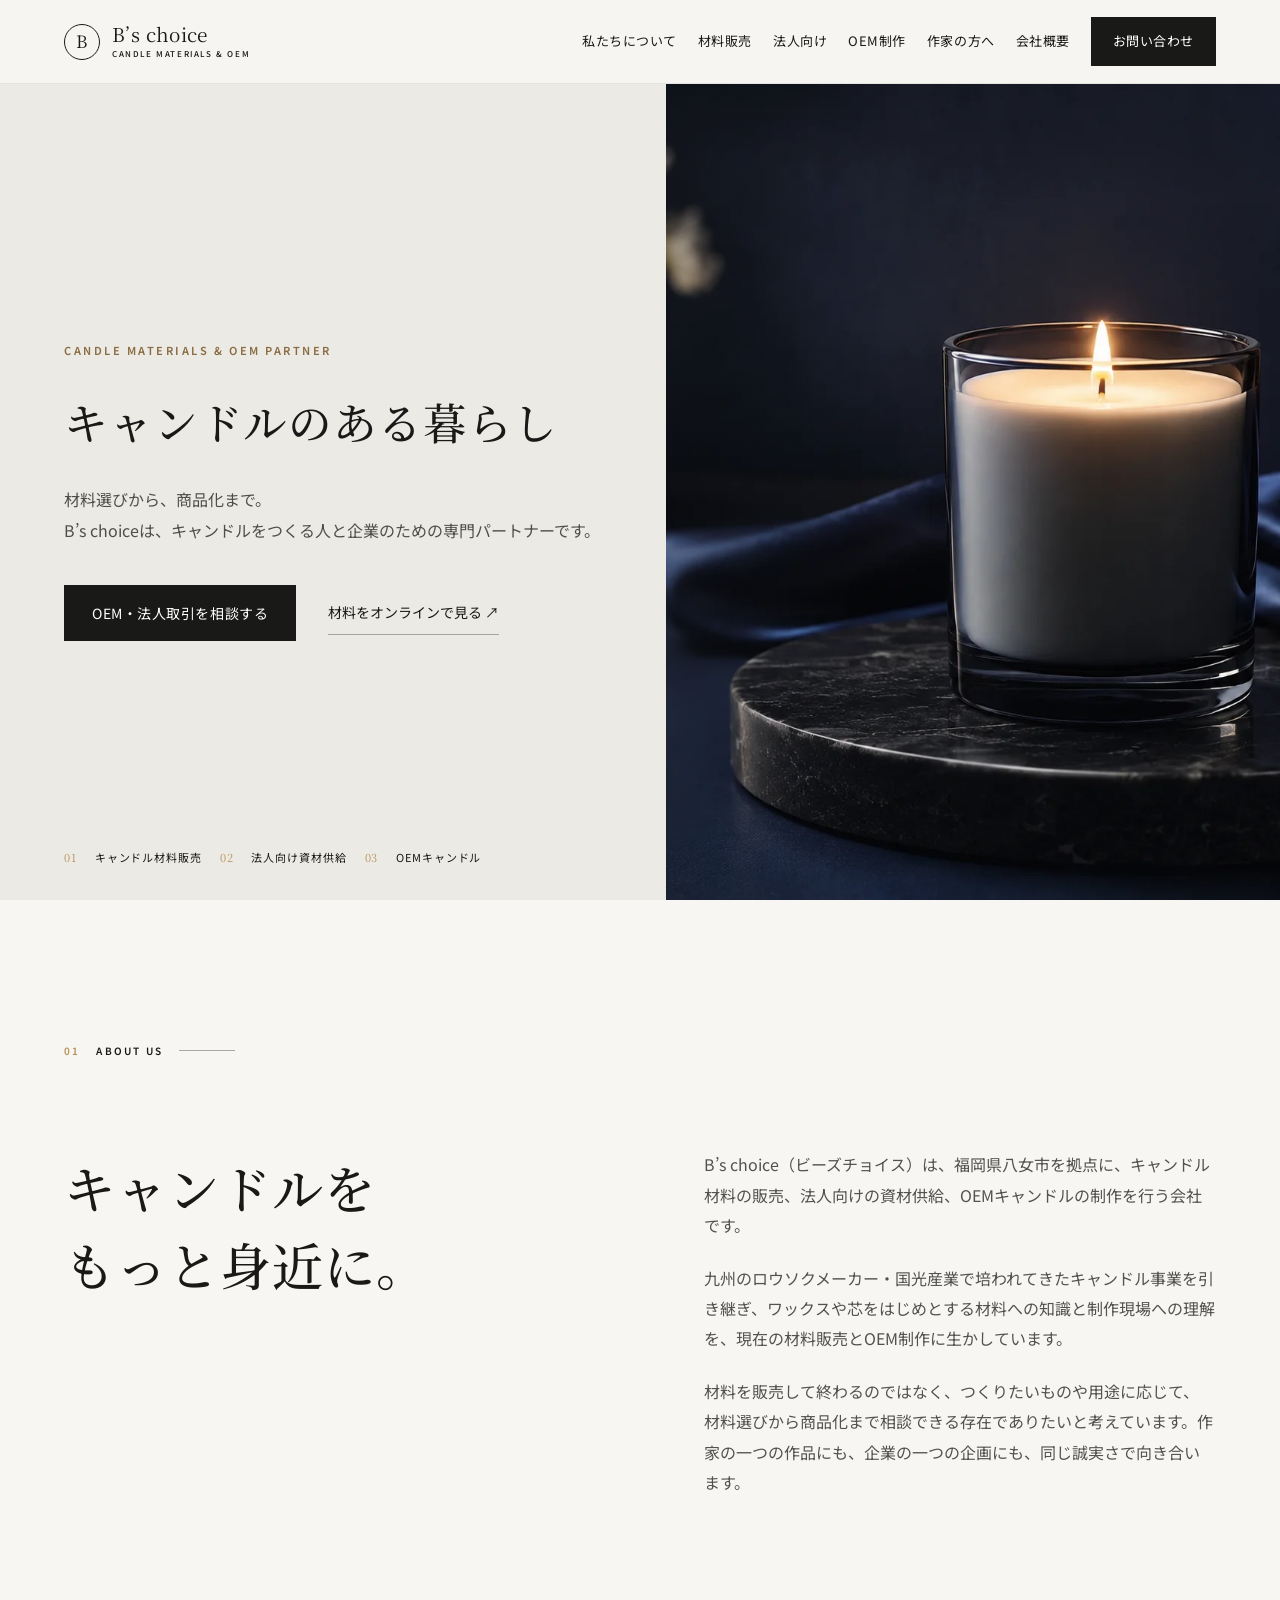
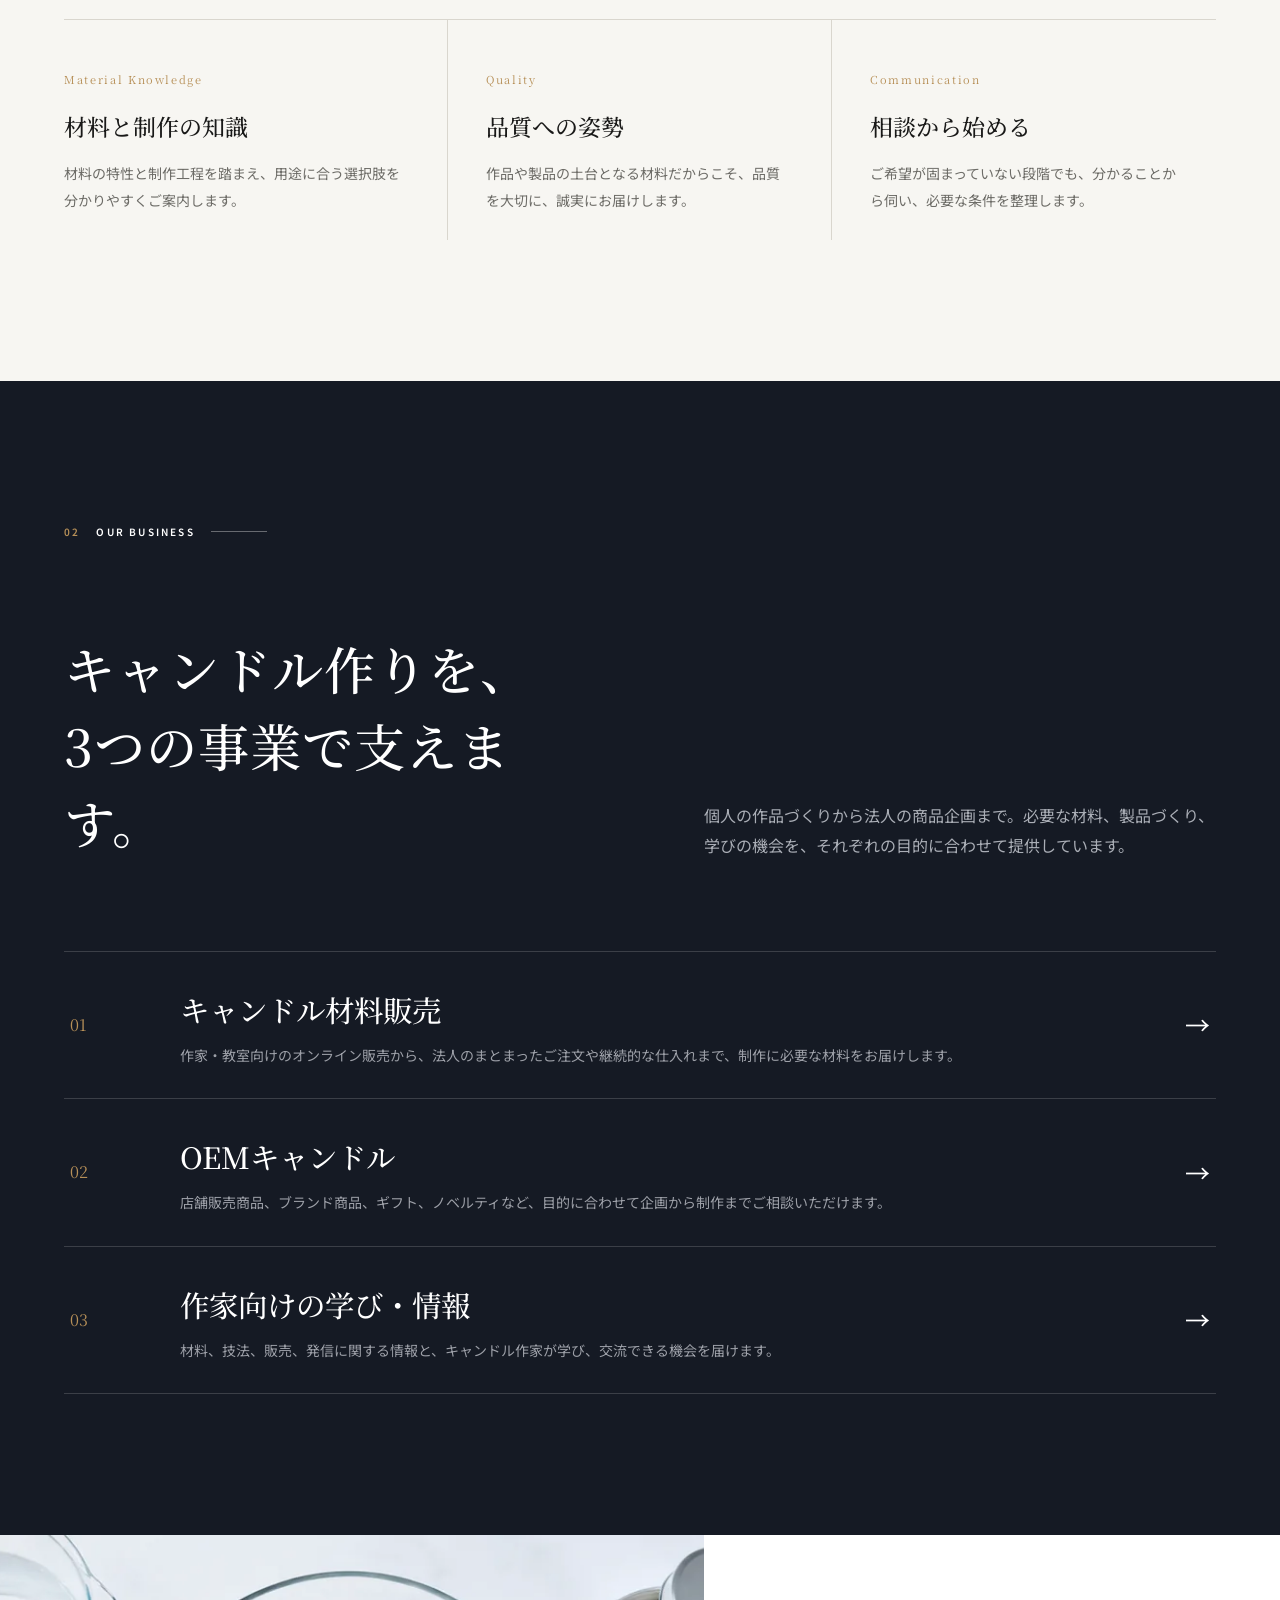
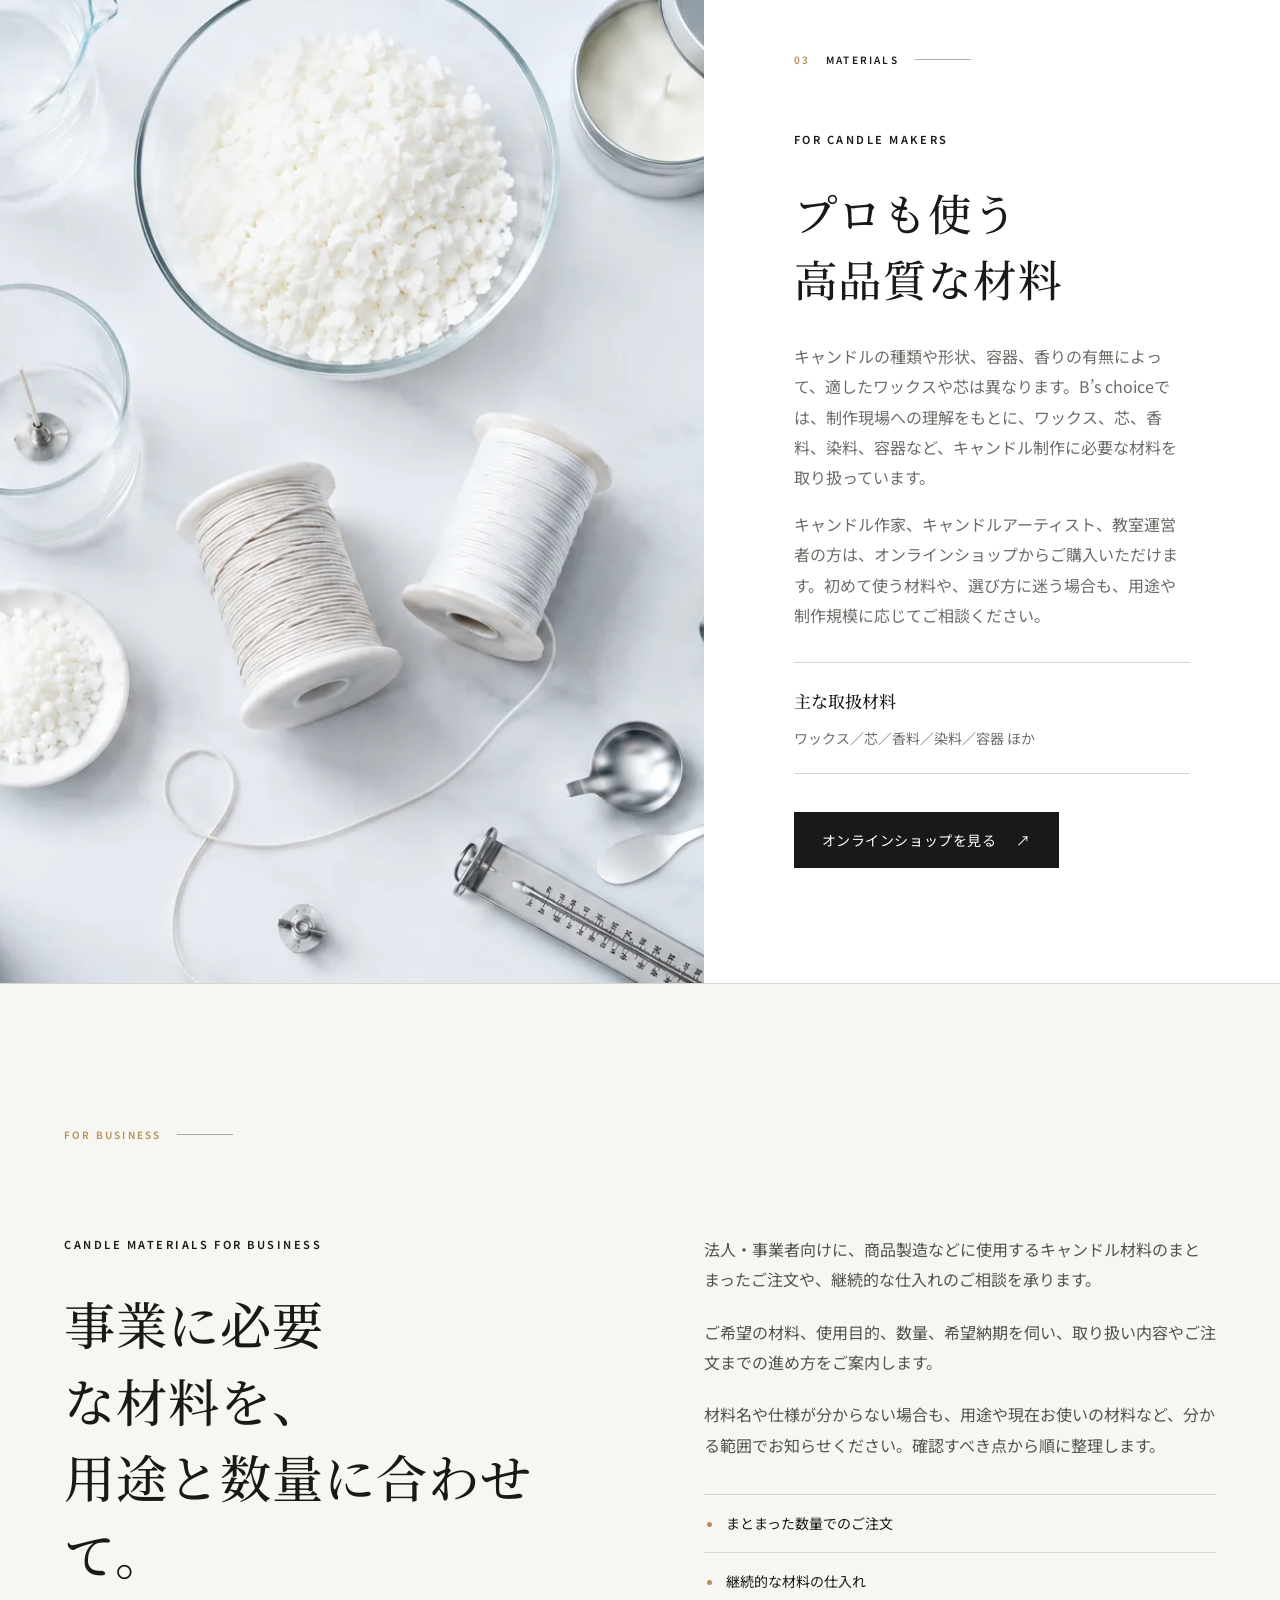
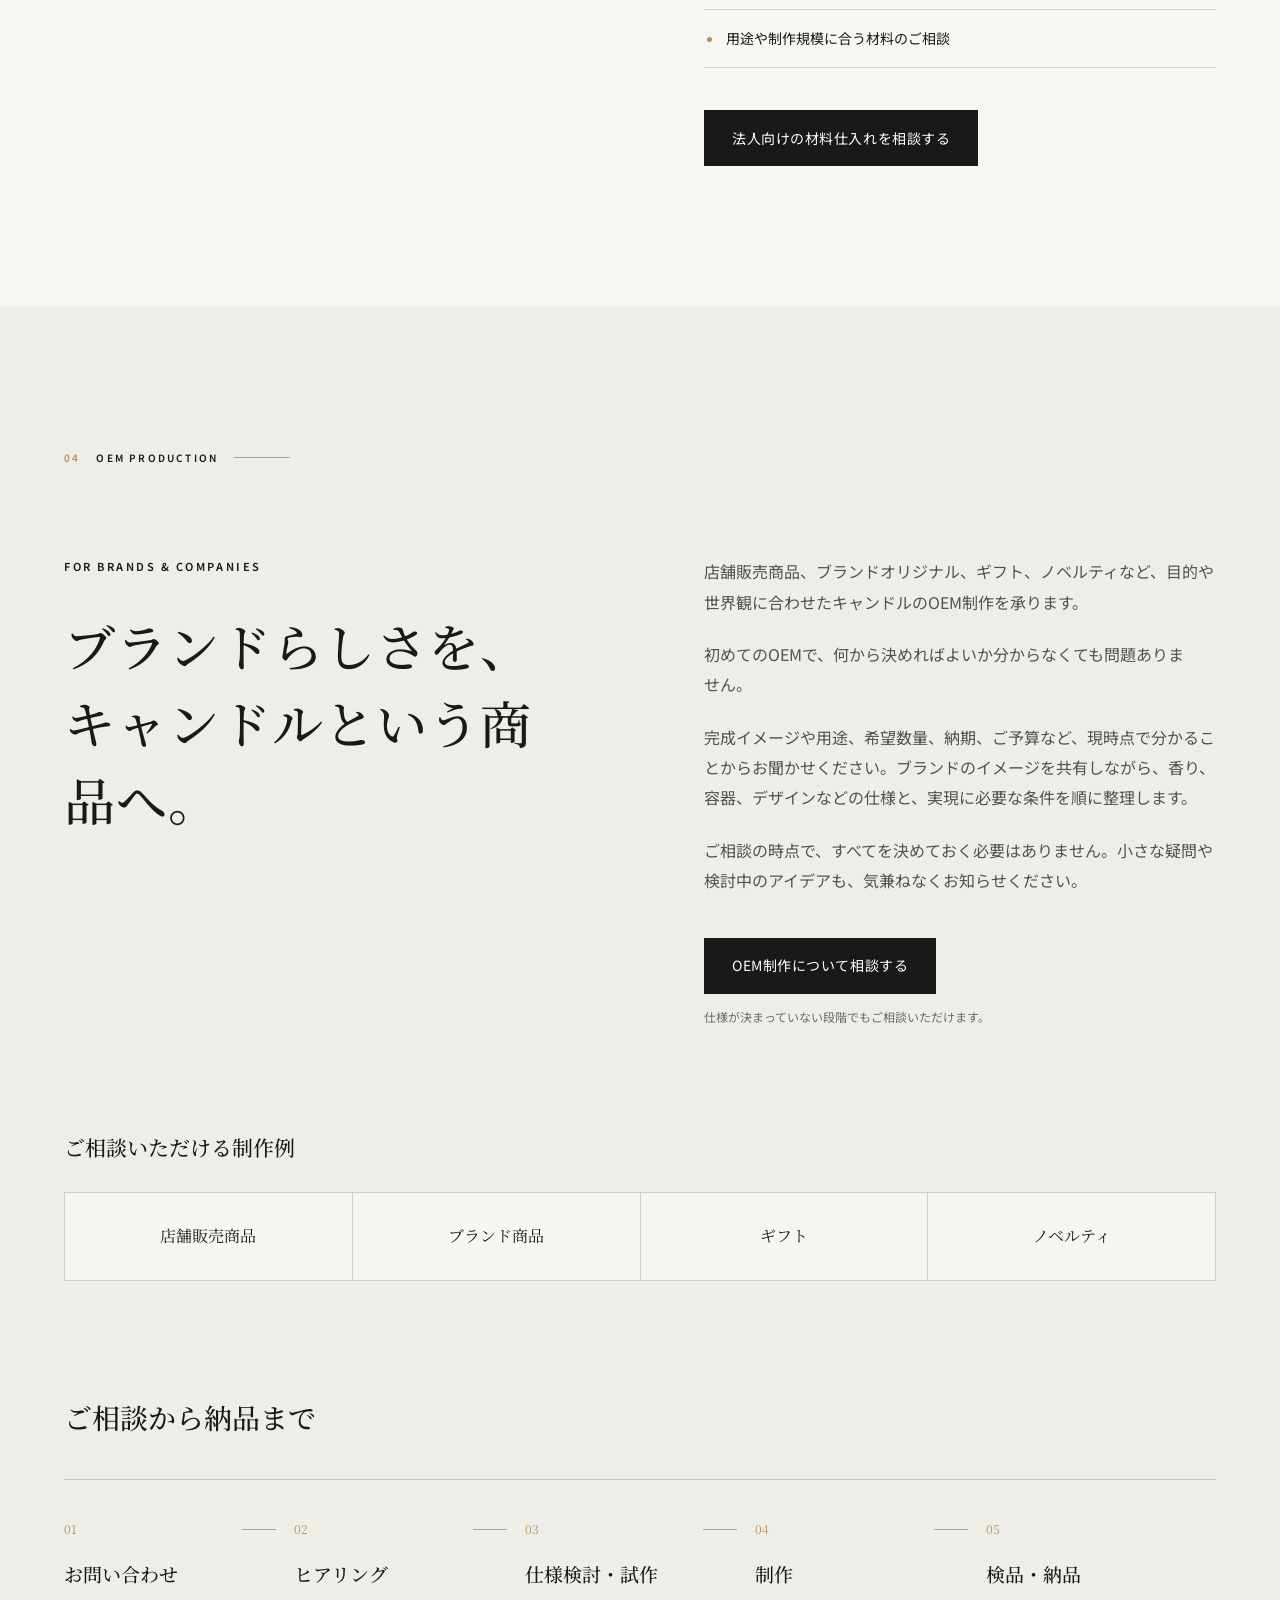
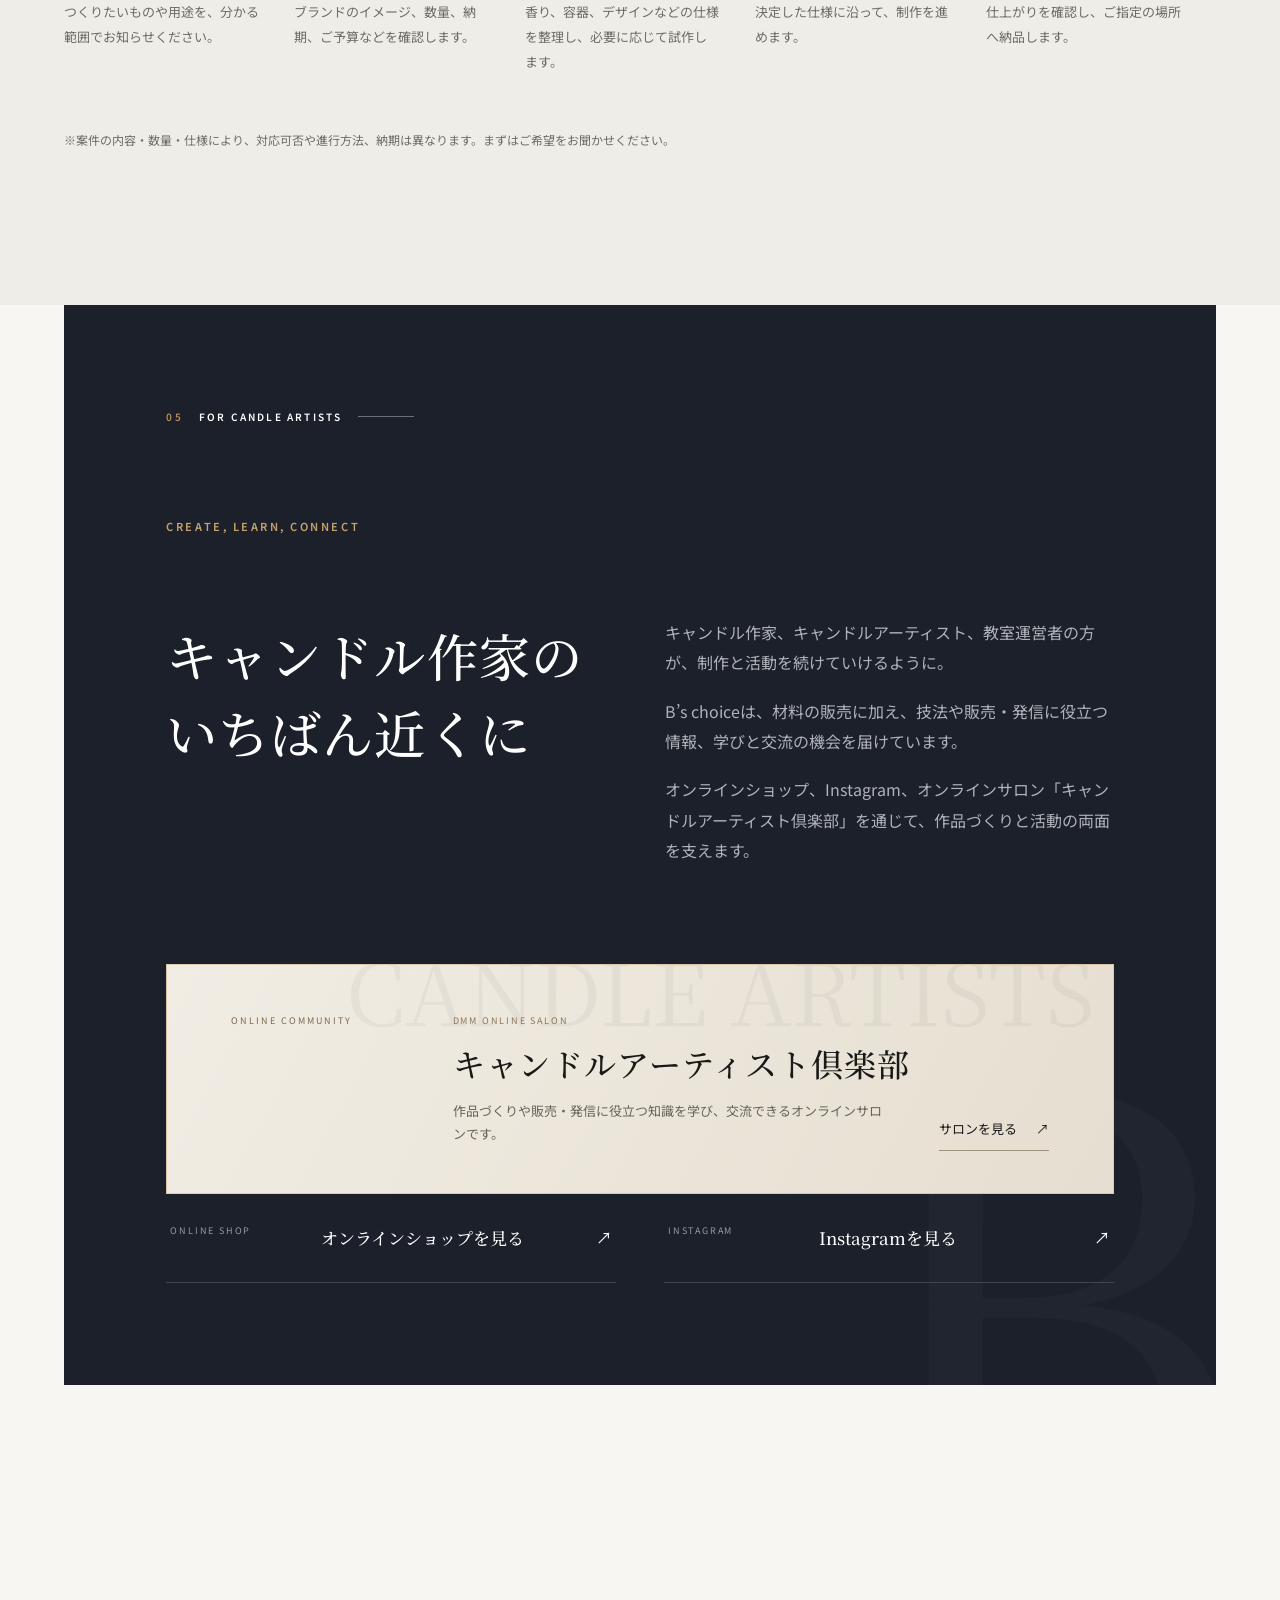
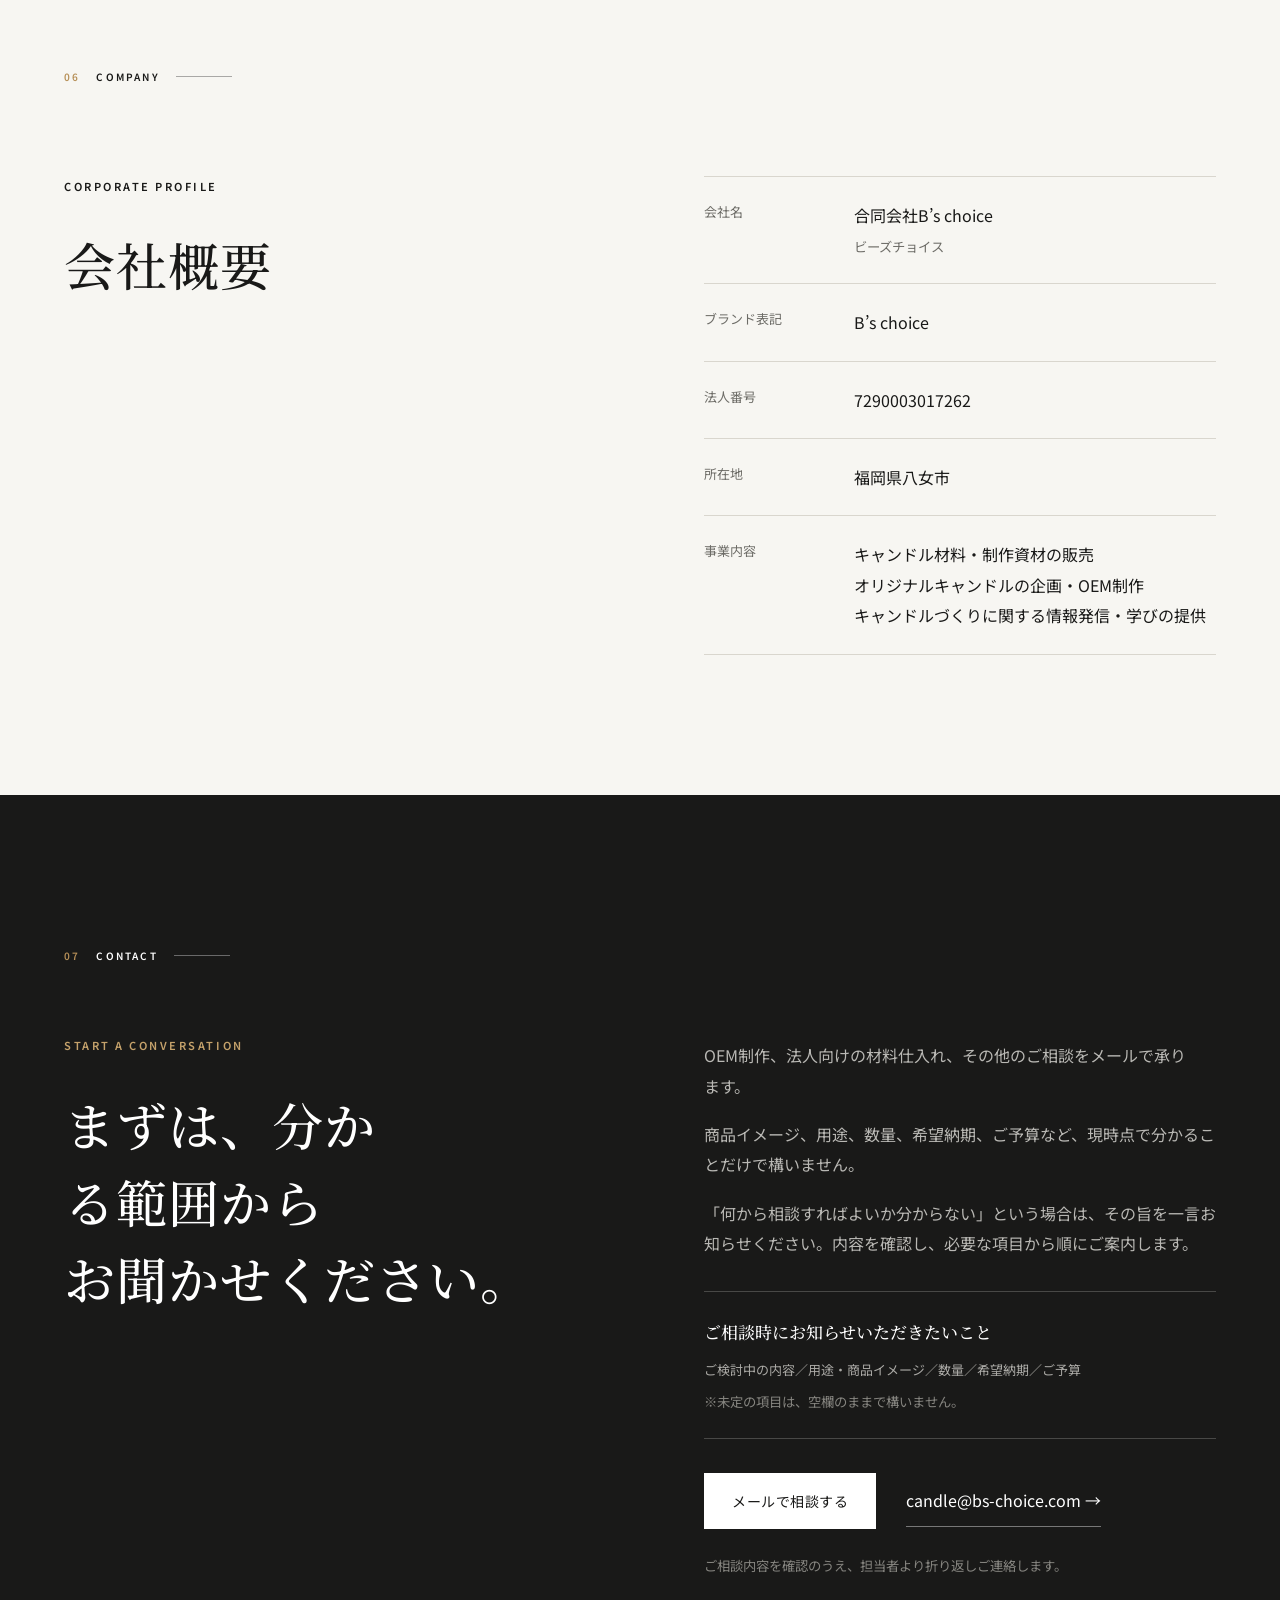
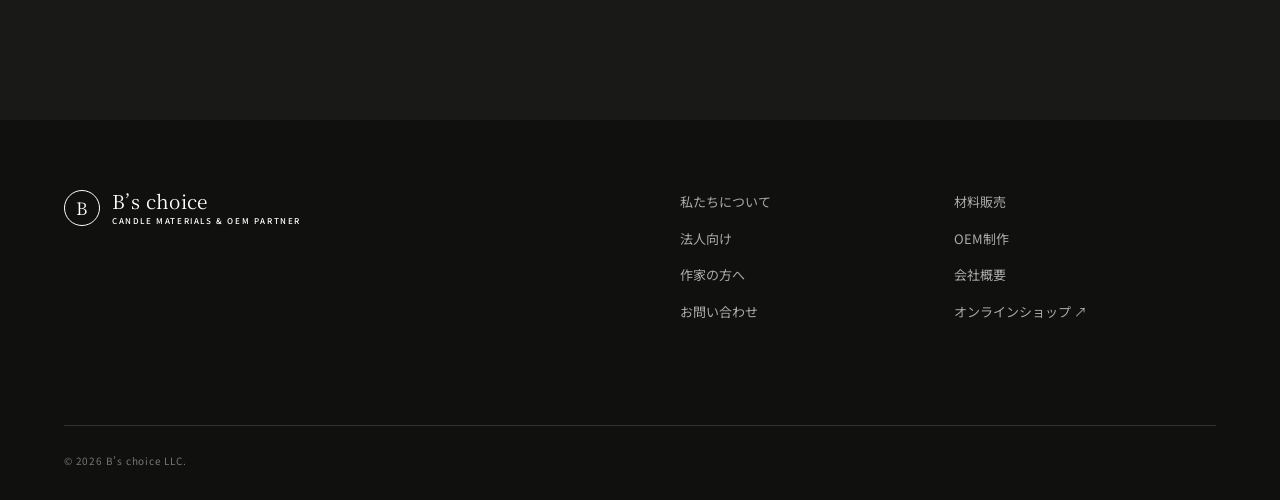
==== index.html @ 1184cc89 "Update business section heading" ====
<!doctype html>
<html lang="ja">
<head>
  <meta charset="utf-8">
  <meta name="viewport" content="width=device-width, initial-scale=1">
  <title>合同会社B’s choice｜キャンドル材料販売・法人向け資材・OEM制作</title>
  <meta name="description" content="合同会社B’s choice（ビーズチョイス）は、福岡県八女市を拠点に、キャンドル材料の販売、法人向け資材供給、OEMキャンドルの制作を行っています。材料選びから商品化までご相談いただけます。">
  <meta name="theme-color" content="#171716">
  <meta property="og:type" content="website">
  <meta property="og:locale" content="ja_JP">
  <meta property="og:title" content="合同会社B’s choice｜キャンドル材料販売・法人向け資材・OEM制作">
  <meta property="og:description" content="材料選びから商品化まで相談できる、キャンドルづくりの専門パートナーです。">
  <meta property="og:image" content="https://bs-choice.com/assets/oem.webp">
  <link rel="icon" href="data:image/svg+xml,<svg xmlns=%22http://www.w3.org/2000/svg%22 viewBox=%220 0 64 64%22><rect width=%2264%22 height=%2264%22 rx=%2214%22 fill=%22%23171716%22/><path d=%22M32 10c6 9 9 14 9 21a9 9 0 0 1-18 0c0-6 4-13 9-21Z%22 fill=%22%23c09b62%22/><rect x=%2220%22 y=%2238%22 width=%2224%22 height=%2216%22 rx=%223%22 fill=%22%23f5f1e8%22/></svg>">
  <link rel="preconnect" href="https://fonts.googleapis.com">
  <link rel="preconnect" href="https://fonts.gstatic.com" crossorigin>
  <link href="https://fonts.googleapis.com/css2?family=Noto+Sans+JP:wght@400;500;600&family=Noto+Serif+JP:wght@500;600&display=swap" rel="stylesheet">
  <link rel="stylesheet" href="styles.css">
  <script type="application/ld+json">{"@context":"https://schema.org","@type":"Organization","name":"合同会社B’s choice","alternateName":"B’s choice","url":"https://bs-choice.com/","email":"candle@bs-choice.com","address":{"@type":"PostalAddress","addressRegion":"福岡県","addressLocality":"八女市","addressCountry":"JP"},"taxID":"7290003017262"}</script>
</head>
<body>
  <a class="skip" href="#main">本文へ移動</a>
  <header class="header" id="top">
    <a class="brand" href="#top" aria-label="B’s choice トップへ"><span class="brand-mark">B</span><span>B’s choice<small>CANDLE MATERIALS &amp; OEM</small></span></a>
    <button class="menu-button" aria-expanded="false" aria-controls="global-nav"><span></span><span></span><span></span><span class="sr-only">メニューを開く</span></button>
    <nav id="global-nav" aria-label="メインナビゲーション">
      <a href="#about">私たちについて</a><a href="#materials">材料販売</a><a href="#corporate">法人向け</a><a href="#oem">OEM制作</a><a href="#artists">作家の方へ</a><a href="#company">会社概要</a>
      <a class="nav-cta" href="#contact">お問い合わせ</a>
    </nav>
  </header>

  <main id="main">
    <section class="hero" aria-labelledby="hero-title">
      <div class="hero-media"><img src="assets/oem.webp" width="1448" height="1086" alt="ガラス容器に入ったオリジナルキャンドル" fetchpriority="high"></div>
      <div class="hero-copy">
        <p class="eyebrow">CANDLE MATERIALS &amp; OEM PARTNER</p>
        <h1 id="hero-title">キャンドルのある暮らし</h1>
        <p class="hero-lead">材料選びから、商品化まで。<br>B’s choiceは、キャンドルをつくる人と企業のための専門パートナーです。</p>
        <div class="hero-actions"><a class="button primary" href="mailto:candle@bs-choice.com?subject=OEM%E3%83%BB%E6%B3%95%E4%BA%BA%E5%8F%96%E5%BC%95%E3%81%AE%E3%81%94%E7%9B%B8%E8%AB%87&amp;body=%E3%80%90%E3%81%94%E7%9B%B8%E8%AB%87%E5%86%85%E5%AE%B9%EF%BC%88OEM%E5%88%B6%E4%BD%9C%EF%BC%8F%E6%9D%90%E6%96%99%E4%BB%95%E5%85%A5%E3%82%8C%EF%BC%8F%E3%81%9D%E3%81%AE%E4%BB%96%EF%BC%89%E3%80%91%0A%0A%E3%80%90%E4%BC%9A%E7%A4%BE%E5%90%8D%E3%83%BB%E3%83%96%E3%83%A9%E3%83%B3%E3%83%89%E5%90%8D%E3%80%91%0A%0A%E3%80%90%E7%94%A8%E9%80%94%E3%83%BB%E5%95%86%E5%93%81%E3%82%A4%E3%83%A1%E3%83%BC%E3%82%B8%E3%80%91%0A%0A%E3%80%90%E6%95%B0%E9%87%8F%E3%80%91%0A%0A%E3%80%90%E5%B8%8C%E6%9C%9B%E7%B4%8D%E6%9C%9F%E3%80%91%0A%0A%E3%80%90%E3%81%94%E4%BA%88%E7%AE%97%E3%80%91%0A%0A%E3%80%90%E3%81%9D%E3%81%AE%E4%BB%96%E3%83%BB%E6%9C%AA%E5%AE%9A%E3%81%AE%E7%82%B9%E3%80%91">OEM・法人取引を相談する</a><a class="text-link" href="https://www.life-candle.shop/" target="_blank" rel="noopener">材料をオンラインで見る <span aria-hidden="true">↗</span></a></div>
      </div>
      <div class="hero-note"><span>01</span><p>キャンドル材料販売</p><span>02</span><p>法人向け資材供給</p><span>03</span><p>OEMキャンドル</p></div>
    </section>

    <section class="intro section" id="about">
      <div class="section-label"><span>01</span> ABOUT US</div>
      <div class="intro-grid">
        <h2>キャンドルを<br>もっと身近に。</h2>
        <div class="body-copy"><p>B’s choice（ビーズチョイス）は、福岡県八女市を拠点に、キャンドル材料の販売、法人向けの資材供給、OEMキャンドルの制作を行う会社です。</p><p>九州のロウソクメーカー・国光産業で培われてきたキャンドル事業を引き継ぎ、ワックスや芯をはじめとする材料への知識と制作現場への理解を、現在の材料販売とOEM制作に生かしています。</p><p>材料を販売して終わるのではなく、つくりたいものや用途に応じて、材料選びから商品化まで相談できる存在でありたいと考えています。作家の一つの作品にも、企業の一つの企画にも、同じ誠実さで向き合います。</p></div>
      </div>
      <div class="principles">
        <article><span>Material Knowledge</span><h3>材料と制作の知識</h3><p>材料の特性と制作工程を踏まえ、用途に合う選択肢を分かりやすくご案内します。</p></article>
        <article><span>Quality</span><h3>品質への姿勢</h3><p>作品や製品の土台となる材料だからこそ、品質を大切に、誠実にお届けします。</p></article>
        <article><span>Communication</span><h3>相談から始める</h3><p>ご希望が固まっていない段階でも、分かることから伺い、必要な条件を整理します。</p></article>
      </div>
    </section>

    <section class="business section dark" id="business">
      <div class="section-label light"><span>02</span> OUR BUSINESS</div>
      <div class="section-heading"><h2>キャンドル作りを、<br>3つの事業で支えます。</h2><p>個人の作品づくりから法人の商品企画まで。必要な材料、製品づくり、学びの機会を、それぞれの目的に合わせて提供しています。</p></div>
      <div class="business-list">
        <a href="#materials"><span class="num">01</span><div><h3>キャンドル材料販売</h3><p>作家・教室向けのオンライン販売から、法人のまとまったご注文や継続的な仕入れまで、制作に必要な材料をお届けします。</p></div><span class="arrow">→</span></a>
        <a href="#oem"><span class="num">02</span><div><h3>OEMキャンドル</h3><p>店舗販売商品、ブランド商品、ギフト、ノベルティなど、目的に合わせて企画から制作までご相談いただけます。</p></div><span class="arrow">→</span></a>
        <a href="#artists"><span class="num">03</span><div><h3>作家向けの学び・情報</h3><p>材料、技法、販売、発信に関する情報と、キャンドル作家が学び、交流できる機会を届けます。</p></div><span class="arrow">→</span></a>
      </div>
    </section>

    <section class="materials section" id="materials">
      <div class="split-media"><img src="assets/materials.webp" width="1448" height="1086" loading="lazy" alt="ワックス、芯、容器などキャンドル制作に使用する材料"></div>
      <div class="split-content">
        <div class="section-label"><span>03</span> MATERIALS</div>
        <p class="kicker">FOR CANDLE MAKERS</p>
        <h2>プロも使う<br>高品質な材料</h2>
        <p>キャンドルの種類や形状、容器、香りの有無によって、適したワックスや芯は異なります。B’s choiceでは、制作現場への理解をもとに、ワックス、芯、香料、染料、容器など、キャンドル制作に必要な材料を取り扱っています。</p>
        <p>キャンドル作家、キャンドルアーティスト、教室運営者の方は、オンラインショップからご購入いただけます。初めて使う材料や、選び方に迷う場合も、用途や制作規模に応じてご相談ください。</p>
        <div class="material-types"><h3>主な取扱材料</h3><p>ワックス／芯／香料／染料／容器 ほか</p></div>
        <a class="button dark-button" href="https://www.life-candle.shop/" target="_blank" rel="noopener">オンラインショップを見る <span>↗</span></a>
      </div>
    </section>

    <section class="corporate section" id="corporate">
      <div class="section-label"><span>FOR BUSINESS</span></div>
      <div class="corporate-grid">
        <div><p class="kicker">CANDLE MATERIALS FOR BUSINESS</p><h2>事業に必要な材料を、<br>用途と数量に合わせて。</h2></div>
        <div class="body-copy"><p>法人・事業者向けに、商品製造などに使用するキャンドル材料のまとまったご注文や、継続的な仕入れのご相談を承ります。</p><p>ご希望の材料、使用目的、数量、希望納期を伺い、取り扱い内容やご注文までの進め方をご案内します。</p><p>材料名や仕様が分からない場合も、用途や現在お使いの材料など、分かる範囲でお知らせください。確認すべき点から順に整理します。</p><ul class="clean-list"><li>まとまった数量でのご注文</li><li>継続的な材料の仕入れ</li><li>用途や制作規模に合う材料のご相談</li></ul><a class="button primary" href="mailto:candle@bs-choice.com?subject=%E6%B3%95%E4%BA%BA%E5%90%91%E3%81%91%E6%9D%90%E6%96%99%E4%BB%95%E5%85%A5%E3%82%8C%E3%81%AE%E3%81%94%E7%9B%B8%E8%AB%87&amp;body=%E3%80%90%E4%BC%9A%E7%A4%BE%E5%90%8D%E3%80%91%0A%0A%E3%80%90%E3%81%94%E5%B8%8C%E6%9C%9B%E3%81%AE%E6%9D%90%E6%96%99%E3%83%BB%E7%94%A8%E9%80%94%E3%80%91%0A%0A%E3%80%90%E6%95%B0%E9%87%8F%E3%80%91%0A%0A%E3%80%90%E5%B8%8C%E6%9C%9B%E7%B4%8D%E6%9C%9F%E3%80%91%0A%0A%E3%80%90%E7%8F%BE%E5%9C%A8%E3%81%8A%E4%BD%BF%E3%81%84%E3%81%AE%E6%9D%90%E6%96%99%E3%83%BB%E3%81%9D%E3%81%AE%E4%BB%96%E3%80%91">法人向けの材料仕入れを相談する</a></div>
      </div>
    </section>

    <section class="oem section" id="oem">
      <div class="section-label"><span>04</span> OEM PRODUCTION</div>
      <div class="oem-top"><div><p class="kicker">FOR BRANDS &amp; COMPANIES</p><h2>ブランドらしさを、<br>キャンドルという商品へ。</h2></div><div class="body-copy"><p>店舗販売商品、ブランドオリジナル、ギフト、ノベルティなど、目的や世界観に合わせたキャンドルのOEM制作を承ります。</p><p>初めてのOEMで、何から決めればよいか分からなくても問題ありません。</p><p>完成イメージや用途、希望数量、納期、ご予算など、現時点で分かることからお聞かせください。ブランドのイメージを共有しながら、香り、容器、デザインなどの仕様と、実現に必要な条件を順に整理します。</p><p>ご相談の時点で、すべてを決めておく必要はありません。小さな疑問や検討中のアイデアも、気兼ねなくお知らせください。</p><a class="button primary" href="mailto:candle@bs-choice.com?subject=OEM%E5%88%B6%E4%BD%9C%E3%81%AE%E3%81%94%E7%9B%B8%E8%AB%87&amp;body=%E3%80%90%E4%BC%9A%E7%A4%BE%E5%90%8D%E3%83%BB%E3%83%96%E3%83%A9%E3%83%B3%E3%83%89%E5%90%8D%E3%80%91%0A%0A%E3%80%90%E5%88%B6%E4%BD%9C%E3%81%97%E3%81%9F%E3%81%84%E3%82%82%E3%81%AE%E3%83%BB%E7%94%A8%E9%80%94%E3%80%91%0A%0A%E3%80%90%E5%95%86%E5%93%81%E3%82%A4%E3%83%A1%E3%83%BC%E3%82%B8%E3%80%91%0A%0A%E3%80%90%E4%BA%88%E5%AE%9A%E6%95%B0%E9%87%8F%E3%80%91%0A%0A%E3%80%90%E5%B8%8C%E6%9C%9B%E7%B4%8D%E6%9C%9F%E3%80%91%0A%0A%E3%80%90%E3%81%94%E4%BA%88%E7%AE%97%E3%80%91%0A%0A%E3%80%90%E6%9C%AA%E5%AE%9A%E3%81%AE%E7%82%B9%E3%83%BB%E3%81%9D%E3%81%AE%E4%BB%96%E3%81%AE%E3%81%94%E5%B8%8C%E6%9C%9B%E3%80%91">OEM制作について相談する</a><p class="button-note">仕様が決まっていない段階でもご相談いただけます。</p></div></div>
      <h3 class="use-cases-heading">ご相談いただける制作例</h3>
      <div class="use-cases"><p>店舗販売商品</p><p>ブランド商品</p><p>ギフト</p><p>ノベルティ</p></div>
      <div class="process-wrap"><h3>ご相談から納品まで</h3><ol class="process"><li><span>01</span><h4>お問い合わせ</h4><p>つくりたいものや用途を、分かる範囲でお知らせください。</p></li><li><span>02</span><h4>ヒアリング</h4><p>ブランドのイメージ、数量、納期、ご予算などを確認します。</p></li><li><span>03</span><h4>仕様検討・試作</h4><p>香り、容器、デザインなどの仕様を整理し、必要に応じて試作します。</p></li><li><span>04</span><h4>制作</h4><p>決定した仕様に沿って、制作を進めます。</p></li><li><span>05</span><h4>検品・納品</h4><p>仕上がりを確認し、ご指定の場所へ納品します。</p></li></ol><p class="process-note">※案件の内容・数量・仕様により、対応可否や進行方法、納期は異なります。まずはご希望をお聞かせください。</p></div>
    </section>

    <section class="artists section" id="artists">
      <div class="artist-panel">
        <div class="section-label light"><span>05</span> FOR CANDLE ARTISTS</div>
        <div class="artist-copy"><p class="kicker gold">CREATE, LEARN, CONNECT</p><h2>キャンドル作家の<br>いちばん近くに</h2><div><p>キャンドル作家、キャンドルアーティスト、教室運営者の方が、制作と活動を続けていけるように。</p><p>B’s choiceは、材料の販売に加え、技法や販売・発信に役立つ情報、学びと交流の機会を届けています。</p><p>オンラインショップ、Instagram、オンラインサロン「キャンドルアーティスト倶楽部」を通じて、作品づくりと活動の両面を支えます。</p></div></div>
        <div class="artist-actions">
          <a class="community-banner" href="https://lounge.dmm.com/detail/5691/" target="_blank" rel="noopener" aria-label="キャンドルアーティスト倶楽部をDMMオンラインサロンで見る">
            <span class="community-type">ONLINE COMMUNITY</span>
            <span class="community-copy"><small>DMM ONLINE SALON</small><strong>キャンドルアーティスト倶楽部</strong><em>作品づくりや販売・発信に役立つ知識を学び、交流できるオンラインサロンです。</em></span>
            <span class="community-cta">サロンを見る <i aria-hidden="true">↗</i></span>
          </a>
          <div class="artist-secondary-links">
            <a class="artist-link" href="https://www.life-candle.shop/" target="_blank" rel="noopener"><span>ONLINE SHOP</span><strong>オンラインショップを見る</strong><i aria-hidden="true">↗</i></a>
            <a class="artist-link" href="https://www.instagram.com/life_candle_kokkou/" target="_blank" rel="noopener"><span>INSTAGRAM</span><strong>Instagramを見る</strong><i aria-hidden="true">↗</i></a>
          </div>
        </div>
      </div>
    </section>

    <section class="company section" id="company">
      <div class="section-label"><span>06</span> COMPANY</div>
      <div class="company-grid"><div><p class="kicker">CORPORATE PROFILE</p><h2>会社概要</h2></div><dl><div><dt>会社名</dt><dd>合同会社B’s choice<br><small>ビーズチョイス</small></dd></div><div><dt>ブランド表記</dt><dd>B’s choice</dd></div><div><dt>法人番号</dt><dd>7290003017262</dd></div><div><dt>所在地</dt><dd>福岡県八女市</dd></div><div><dt>事業内容</dt><dd>キャンドル材料・制作資材の販売<br>オリジナルキャンドルの企画・OEM制作<br>キャンドルづくりに関する情報発信・学びの提供</dd></div></dl></div>
    </section>

    <section class="contact section" id="contact">
      <p class="section-label light"><span>07</span> CONTACT</p>
      <div class="contact-grid"><div><p class="kicker gold">START A CONVERSATION</p><h2>まずは、分かる範囲から<br>お聞かせください。</h2></div><div><p>OEM制作、法人向けの材料仕入れ、その他のご相談をメールで承ります。</p><p>商品イメージ、用途、数量、希望納期、ご予算など、現時点で分かることだけで構いません。</p><p>「何から相談すればよいか分からない」という場合は、その旨を一言お知らせください。内容を確認し、必要な項目から順にご案内します。</p><div class="contact-guide"><h3>ご相談時にお知らせいただきたいこと</h3><p>ご検討中の内容／用途・商品イメージ／数量／希望納期／ご予算</p><small>※未定の項目は、空欄のままで構いません。</small></div><div class="contact-actions"><a class="button light-button" href="mailto:candle@bs-choice.com?subject=B%E2%80%99s%20choice%E3%81%B8%E3%81%AE%E3%81%94%E7%9B%B8%E8%AB%87&amp;body=%E3%80%90%E3%81%94%E7%9B%B8%E8%AB%87%E5%86%85%E5%AE%B9%EF%BC%88OEM%E5%88%B6%E4%BD%9C%EF%BC%8F%E6%9D%90%E6%96%99%E4%BB%95%E5%85%A5%E3%82%8C%EF%BC%8F%E3%81%9D%E3%81%AE%E4%BB%96%EF%BC%89%E3%80%91%0A%0A%E3%80%90%E4%BC%9A%E7%A4%BE%E5%90%8D%E3%83%BB%E3%83%96%E3%83%A9%E3%83%B3%E3%83%89%E5%90%8D%E3%80%91%0A%0A%E3%80%90%E7%94%A8%E9%80%94%E3%83%BB%E5%95%86%E5%93%81%E3%82%A4%E3%83%A1%E3%83%BC%E3%82%B8%E3%80%91%0A%0A%E3%80%90%E6%95%B0%E9%87%8F%E3%80%91%0A%0A%E3%80%90%E5%B8%8C%E6%9C%9B%E7%B4%8D%E6%9C%9F%E3%80%91%0A%0A%E3%80%90%E3%81%94%E4%BA%88%E7%AE%97%E3%80%91%0A%0A%E3%80%90%E6%9C%AA%E5%AE%9A%E3%81%AE%E7%82%B9%E3%83%BB%E3%81%9D%E3%81%AE%E4%BB%96%E3%80%91">メールで相談する</a><a class="mail-link" href="mailto:candle@bs-choice.com">candle@bs-choice.com <span>→</span></a></div><small>ご相談内容を確認のうえ、担当者より折り返しご連絡します。</small></div></div>
    </section>
  </main>

  <footer><a class="brand footer-brand" href="#top"><span class="brand-mark">B</span><span>B’s choice<small>CANDLE MATERIALS &amp; OEM PARTNER</small></span></a><div class="footer-links"><a href="#about">私たちについて</a><a href="#materials">材料販売</a><a href="#corporate">法人向け</a><a href="#oem">OEM制作</a><a href="#artists">作家の方へ</a><a href="#company">会社概要</a><a href="#contact">お問い合わせ</a><a href="https://www.life-candle.shop/" target="_blank" rel="noopener">オンラインショップ ↗</a></div><p>© 2026 B’s choice LLC.</p></footer>
  <script src="main.js" defer></script>
</body>
</html>
---- styles.css ----
:root{--ink:#191918;--paper:#f7f6f2;--white:#fff;--muted:#6d6c67;--line:#d9d6ce;--gold:#b79058;--navy:#151a24;--serif:"Noto Serif JP",serif;--sans:"Noto Sans JP",sans-serif;--pad:clamp(24px,5vw,78px)}
*{box-sizing:border-box}html{scroll-behavior:smooth;scroll-padding-top:84px}body{margin:0;background:var(--paper);color:var(--ink);font-family:var(--sans);font-size:16px;line-height:1.9;line-break:strict;word-break:normal;overflow-wrap:break-word;-webkit-font-smoothing:antialiased}p,li,dd{text-wrap:pretty}img{display:block;max-width:100%}a{color:inherit;text-decoration:none}button{font:inherit}.skip{position:fixed;left:12px;top:-100px;z-index:100;background:#fff;padding:10px 16px}.skip:focus{top:12px}.sr-only{position:absolute;width:1px;height:1px;overflow:hidden;clip:rect(0,0,0,0)}.sp-only{display:none}
.header{height:84px;padding:0 var(--pad);display:flex;align-items:center;justify-content:space-between;background:rgba(247,246,242,.92);backdrop-filter:blur(14px);position:fixed;inset:0 0 auto;z-index:20;border-bottom:1px solid rgba(25,25,24,.08)}.brand{display:flex;align-items:center;gap:12px;font-family:var(--serif);font-size:19px;line-height:1.1;letter-spacing:.02em}.brand-mark{display:grid;place-items:center;width:36px;height:36px;border:1px solid var(--ink);border-radius:50%;font-size:17px}.brand small{display:block;font-family:var(--sans);font-size:8px;letter-spacing:.2em;margin-top:5px;font-weight:500}.header nav{display:flex;align-items:center;gap:clamp(18px,2.2vw,38px);font-size:13px;letter-spacing:.04em}.header nav a{position:relative}.header nav a:not(.nav-cta):after{content:"";position:absolute;left:0;right:100%;bottom:-6px;height:1px;background:var(--ink);transition:.3s}.header nav a:hover:after{right:0}.nav-cta{background:var(--ink);color:#fff;padding:12px 22px}.menu-button{display:none;border:0;background:none;width:44px;height:44px;padding:10px}.menu-button span:not(.sr-only){display:block;height:1px;background:var(--ink);margin:6px 0}
.hero{min-height:780px;height:100svh;max-height:980px;padding-top:84px;position:relative;display:grid;grid-template-columns:52% 48%;background:#eceae5}.hero-media{grid-column:2;position:relative;overflow:hidden}.hero-media:after{content:"";position:absolute;inset:0;background:linear-gradient(90deg,rgba(15,18,24,.3),transparent 35%)}.hero-media img{width:100%;height:100%;object-fit:cover}.hero-copy{grid-column:1;grid-row:1;padding:clamp(90px,13vh,150px) var(--pad) 120px;align-self:center}.eyebrow,.kicker{font-size:11px;letter-spacing:.23em;font-weight:600;margin:0 0 30px}.eyebrow{color:#8a6c42}.hero h1,.section h2{font-family:var(--serif);font-weight:500;letter-spacing:.02em;line-height:1.5;margin:0;text-wrap:balance}.hero h1{font-size:clamp(32px,3.4vw,52px);line-height:1.42;white-space:nowrap}.hero-lead{max-width:640px;margin:32px 0 40px;color:#4f4e4a;font-size:clamp(15px,1.25vw,18px);text-wrap:pretty}.hero-actions{display:flex;align-items:center;gap:32px}.button{display:inline-flex;align-items:center;justify-content:center;min-height:56px;padding:0 28px;font-size:14px;letter-spacing:.04em;transition:.25s}.primary{background:var(--ink);color:white}.button:hover{transform:translateY(-2px);filter:brightness(1.14)}.text-link{font-size:14px;border-bottom:1px solid #a9a69d;padding:8px 0}.hero-note{position:absolute;left:var(--pad);bottom:32px;display:grid;grid-template-columns:auto auto auto auto auto auto;gap:12px 18px;align-items:center;font-size:11px;letter-spacing:.08em}.hero-note span{color:var(--gold);font-family:var(--serif)}.hero-note p{margin:0}
.section{padding:clamp(88px,11vw,170px) var(--pad)}.section-label{font-size:10px;letter-spacing:.22em;font-weight:600;display:flex;align-items:center;gap:16px;margin-bottom:clamp(55px,7vw,105px)}.section-label span{color:var(--gold)}.section-label:after{content:"";width:56px;height:1px;background:currentColor;opacity:.35}.light{color:#fff}.intro-grid,.section-heading,.oem-top,.company-grid,.contact-grid{display:grid;grid-template-columns:1fr 1fr;gap:clamp(48px,10vw,170px)}.section h2{font-size:clamp(32px,4vw,56px)}.body-copy p:first-child{margin-top:0}.body-copy p{color:#53524f;margin:0 0 22px}.principles{margin-top:100px;display:grid;grid-template-columns:repeat(3,1fr);border-top:1px solid var(--line)}.principles article{padding:42px 38px 0 0;border-right:1px solid var(--line);min-height:220px}.principles article+article{padding-left:38px}.principles article:last-child{border-right:0}.principles span{font-family:var(--serif);font-size:11px;color:var(--gold);letter-spacing:.15em}.principles h3{font-family:var(--serif);font-size:23px;font-weight:500;margin:12px 0}.principles p{margin:0;color:var(--muted);font-size:14px}
.dark{background:var(--navy);color:#fff}.section-heading p{color:#aaaeb6;max-width:540px;margin:0;align-self:end}.business-list{margin-top:90px;border-top:1px solid #3b3f47}.business-list a{display:grid;grid-template-columns:80px 1fr auto;align-items:center;gap:30px;padding:30px 6px;border-bottom:1px solid #3b3f47;transition:.25s}.business-list a:hover{padding-left:18px;background:rgba(255,255,255,.025)}.business-list .num{font-family:var(--serif);color:var(--gold)}.business-list h3{font-family:var(--serif);font-size:clamp(22px,2.3vw,32px);font-weight:500;margin:0}.business-list p{color:#9da0a8;margin:4px 0 0;font-size:14px}.arrow{font-size:25px}
.materials{padding:0;display:grid;grid-template-columns:1.1fr .9fr;background:#fff}.split-media{min-height:760px}.split-media img{width:100%;height:100%;object-fit:cover}.split-content{padding:clamp(80px,9vw,140px) clamp(32px,7vw,110px)}.split-content .section-label{margin-bottom:60px}.split-content h2{font-size:clamp(30px,3.4vw,48px);margin-bottom:30px}.split-content>p:not(.kicker){color:var(--muted)}.clean-list{list-style:none;padding:0;margin:32px 0 38px;border-top:1px solid var(--line)}.clean-list li{position:relative;padding:15px 0 15px 22px;border-bottom:1px solid var(--line);font-size:14px}.clean-list li:before{content:"";width:5px;height:5px;border-radius:50%;background:var(--gold);position:absolute;left:3px;top:27px}.dark-button{background:var(--ink);color:#fff;gap:20px}
.oem{background:#efede7}.oem-top .body-copy .button{margin-top:20px}.use-cases{margin-top:100px;display:grid;grid-template-columns:repeat(4,1fr);gap:1px;background:#d2cfc7;border:1px solid #d2cfc7}.use-cases p{background:#f7f5ef;margin:0;padding:28px;text-align:center;font-family:var(--serif)}.process-wrap{margin-top:110px}.process-wrap>h3{font-family:var(--serif);font-size:28px;font-weight:500}.process{display:grid;grid-template-columns:repeat(5,1fr);list-style:none;padding:0;margin:35px 0;border-top:1px solid #c7c3bb}.process li{padding:32px 26px 20px 0;position:relative}.process li:not(:last-child):after{content:"";position:absolute;right:18px;top:49px;width:34px;height:1px;background:#aaa59b}.process span{color:var(--gold);font-family:var(--serif);font-size:12px}.process h4{font-family:var(--serif);font-size:19px;font-weight:500;margin:14px 0 8px}.process p{font-size:13px;color:var(--muted);margin:0}.process-note{font-size:12px;color:var(--muted)}
.artists{background:var(--paper);padding-top:0}.artist-panel{background:#1b202a;color:#fff;padding:clamp(70px,8vw,120px);position:relative;overflow:hidden}.artist-panel:before{content:"B";position:absolute;right:-30px;bottom:-200px;font-family:var(--serif);font-size:620px;color:rgba(255,255,255,.025);line-height:1}.artist-copy{display:grid;grid-template-columns:1fr 1fr;gap:50px;position:relative}.artist-copy .kicker{grid-column:1/-1}.artist-copy p:last-child{color:#afb2b8;max-width:540px}.gold{color:#c5a26b}.artist-actions{margin-top:80px;position:relative}.community-banner{min-height:230px;padding:42px clamp(30px,5vw,68px);display:grid;grid-template-columns:170px minmax(0,1fr) auto;gap:clamp(25px,4vw,65px);align-items:center;background:linear-gradient(118deg,#f1ede4 0%,#e6ded0 100%);color:var(--ink);border:1px solid rgba(197,162,107,.45);overflow:hidden;position:relative;transition:transform .35s ease,box-shadow .35s ease}.community-banner:before{content:"CANDLE ARTISTS";position:absolute;right:18px;top:-19px;color:rgba(27,32,42,.045);font-family:var(--serif);font-size:86px;line-height:1;white-space:nowrap;pointer-events:none}.community-banner:hover{transform:translateY(-4px);box-shadow:0 22px 50px rgba(0,0,0,.22)}.community-type{align-self:start;padding-top:5px;font-size:9px;letter-spacing:.22em;color:#7b684d}.community-copy{display:flex;flex-direction:column;position:relative}.community-copy small{font-size:9px;letter-spacing:.2em;color:#8b7657;margin-bottom:10px}.community-copy strong{font-family:var(--serif);font-size:clamp(24px,2.5vw,36px);font-weight:500;line-height:1.5;letter-spacing:.03em;white-space:nowrap}.community-copy em{font-size:13px;color:#68645c;font-style:normal;margin-top:12px;max-width:620px;line-height:1.8}.community-cta{align-self:end;white-space:nowrap;font-size:13px;border-bottom:1px solid #9f927e;padding:8px 0}.community-cta i{font-style:normal;margin-left:16px}.instagram-link{display:grid;grid-template-columns:180px 1fr auto;gap:16px;padding:28px 4px;border-bottom:1px solid #41454d;transition:padding .25s ease}.instagram-link:hover{padding-left:14px}.instagram-link span{font-size:9px;letter-spacing:.2em;color:#979aa1}.instagram-link strong{font-family:var(--serif);font-weight:500;font-size:17px}.instagram-link i{font-style:normal}
.company-grid dl{margin:0}.company-grid>div>p:last-child{color:var(--muted);max-width:420px}.company-grid dl div{display:grid;grid-template-columns:150px 1fr;padding:23px 0;border-top:1px solid var(--line)}.company-grid dl div:last-child{border-bottom:1px solid var(--line)}dt{font-size:13px;color:var(--muted)}dd{margin:0}dd small{color:var(--muted)}
.contact{background:#191918;color:#fff}.contact-grid>div:nth-child(2)>p{color:#b9b8b4;margin-top:5px}.contact-actions{margin:34px 0 20px;display:flex;align-items:center;gap:30px}.light-button{background:#fff;color:#191918}.mail-link{border-bottom:1px solid #777;padding:10px 0}.contact-grid small{color:#85847f}.contact .section-label{margin-bottom:70px}
footer{background:#10100f;color:#fff;padding:70px var(--pad) 30px;display:grid;grid-template-columns:1fr 1fr;gap:80px}.footer-brand{align-self:start}.footer-brand .brand-mark{border-color:#fff}.footer-links{display:grid;grid-template-columns:1fr 1fr;gap:12px;font-size:13px;color:#aaa}.footer-links a:hover{color:#fff}footer>p{grid-column:1/-1;border-top:1px solid #333;padding-top:25px;margin:20px 0 0;font-size:10px;color:#777;letter-spacing:.08em}
.reveal{opacity:0;transform:translateY(24px);transition:opacity .8s ease,transform .8s ease}.reveal.visible{opacity:1;transform:none}
.header nav{gap:clamp(14px,1.65vw,30px)}.header nav a{white-space:nowrap}
.corporate-grid{display:grid;grid-template-columns:1fr 1fr;gap:clamp(48px,10vw,170px)}
.material-types{margin:32px 0 38px;padding:22px 0;border-top:1px solid var(--line);border-bottom:1px solid var(--line)}.material-types h3{font-family:var(--serif);font-size:17px;font-weight:500;margin:0 0 7px}.material-types p{margin:0;color:var(--muted);font-size:14px}
.corporate{background:var(--paper);border-top:1px solid var(--line)}.corporate-grid .body-copy .clean-list{margin-top:34px}.corporate-grid .body-copy .button{margin-top:4px}
.button-note{font-size:12px!important;color:var(--muted)!important;margin:12px 0 0!important}
.use-cases-heading{font-family:var(--serif);font-size:21px;font-weight:500;margin:100px 0 24px}.use-cases-heading+.use-cases{margin-top:0}
.artist-copy>div{color:#afb2b8;max-width:560px}.artist-copy>div p{margin:0 0 18px}.artist-secondary-links{display:grid;grid-template-columns:1fr 1fr;gap:0 48px}.artist-link{display:grid;grid-template-columns:135px 1fr auto;gap:16px;padding:28px 4px;border-bottom:1px solid #41454d;transition:padding .25s ease}.artist-link:hover{padding-left:14px}.artist-link span{font-size:9px;letter-spacing:.2em;color:#979aa1}.artist-link strong{font-family:var(--serif);font-weight:500;font-size:17px}.artist-link i{font-style:normal}
.contact-grid>div:nth-child(2)>p{color:#b9b8b4;margin:5px 0 18px}.contact-guide{margin:32px 0 0;padding:24px 0;border-top:1px solid #484846;border-bottom:1px solid #484846}.contact-guide h3{font-family:var(--serif);font-size:17px;font-weight:500;margin:0 0 10px}.contact-guide p{font-size:13px!important;color:#aaa9a5!important;margin:0 0 6px!important}.contact-guide small{display:block}
@media(max-width:1120px){.header nav{position:fixed;inset:84px 0 auto;background:var(--paper);padding:30px var(--pad) 38px;display:none;flex-direction:column;align-items:flex-start;border-bottom:1px solid var(--line);max-height:calc(100svh - 84px);overflow-y:auto}.header nav.open{display:flex}.menu-button{display:block}}
@media(max-width:980px){.header nav{position:fixed;inset:84px 0 auto;background:var(--paper);padding:30px var(--pad) 38px;display:none;flex-direction:column;align-items:flex-start;border-bottom:1px solid var(--line)}.header nav.open{display:flex}.menu-button{display:block}.hero{height:auto;max-height:none;min-height:0;display:flex;flex-direction:column;padding-top:84px}.hero-media{height:56vw;min-height:330px;order:1}.hero-copy{order:2;padding:70px var(--pad) 100px}.hero-note{display:none}.intro-grid,.section-heading,.oem-top,.company-grid,.contact-grid{grid-template-columns:1fr;gap:36px}.principles{margin-top:70px}.materials{grid-template-columns:1fr}.split-media{min-height:0;height:60vw;max-height:620px}.process{grid-template-columns:repeat(3,1fr)}.artist-copy{grid-template-columns:1fr}.artist-copy .kicker{grid-column:auto}.community-banner{grid-template-columns:1fr auto}.community-type{grid-column:1/-1}.community-cta{align-self:end}.instagram-link{grid-template-columns:140px 1fr auto}.contact-actions{align-items:flex-start;flex-direction:column}}
@media(max-width:640px){body{line-height:1.9}.sp-only{display:inline}.header{height:70px}.header nav{top:70px}.brand{font-size:17px}.brand-mark{width:33px;height:33px}.hero{padding-top:70px}.hero-media{height:62vw;min-height:250px}.hero-copy{padding:54px 24px 74px}.eyebrow{max-width:270px;margin-bottom:20px;line-height:1.65}.hero h1{font-size:clamp(22px,6.9vw,30px);line-height:1.55;letter-spacing:0}.hero-lead{margin:24px 0 30px;font-size:16px;line-height:1.95}.hero-actions{align-items:flex-start;flex-direction:column;gap:18px}.button{width:100%}.section{padding:84px 24px}.section-label{margin-bottom:45px}.section h2{font-size:30px;line-height:1.65;letter-spacing:0}.principles{grid-template-columns:1fr}.principles article,.principles article+article{padding:28px 0;border-right:0;border-bottom:1px solid var(--line);min-height:0}.section-heading{gap:26px}.section-heading>p,.body-copy p,.split-content>p:not(.kicker),.artist-copy>p:last-child,.company-grid>div>p:last-child,.contact-grid>div>p{font-size:16px;line-height:1.95}.business-list{margin-top:60px}.business-list a{grid-template-columns:35px 1fr auto;gap:12px;padding:24px 0}.business-list p{display:none}.materials{padding:0}.split-media{height:78vw}.split-content{padding:74px 24px 84px}.split-content .section-label{margin-bottom:45px}.use-cases{grid-template-columns:1fr 1fr;margin-top:65px}.use-cases p{padding:20px 8px;font-size:14px}.process-wrap{margin-top:75px}.process{grid-template-columns:1fr;border-top:0}.process li{padding:0 0 28px 54px;border-left:1px solid #c7c3bb}.process li:not(:last-child):after{display:none}.process span{position:absolute;left:14px;top:2px}.artist-panel{padding:70px 24px}.artist-actions{margin-top:52px}.community-banner{min-height:0;padding:28px 24px 26px;grid-template-columns:1fr;gap:9px}.community-banner:before{font-size:52px;right:-15px;top:3px}.community-type{grid-column:auto;margin-bottom:13px}.community-copy strong{font-size:clamp(16px,4.35vw,18px);line-height:1.65;letter-spacing:0}.community-copy em{font-size:13px;margin-top:10px}.community-cta{justify-self:start;margin-top:17px}.instagram-link{grid-template-columns:1fr auto;padding:24px 2px}.instagram-link span{grid-column:1/-1}.instagram-link strong{font-size:16px}.company-grid dl div{grid-template-columns:95px 1fr;gap:15px}.contact-actions{width:100%}.mail-link{font-size:14px}footer{grid-template-columns:1fr;padding:58px 24px 28px;gap:45px}.footer-links{grid-template-columns:1fr}.reveal{transform:translateY(14px)}}
@media(max-width:360px){.split-content h2,.corporate h2,.oem h2,.contact h2{font-size:25px}.artist-panel{padding-left:12px;padding-right:12px}.community-banner{padding-left:12px;padding-right:12px}.community-copy strong{font-size:16px}}
@media(max-width:980px){.corporate-grid{grid-template-columns:1fr;gap:36px}.artist-link{grid-template-columns:110px 1fr auto}}
@media(max-width:640px){.header nav{max-height:calc(100svh - 70px);overflow-y:auto}.button{padding-left:20px;padding-right:20px}.split-content h2,.corporate h2,.oem h2,.contact h2{font-size:27px}.artist-copy>div p{font-size:16px;line-height:1.95}.material-types p{font-size:13px}.use-cases-heading{font-size:19px;margin-top:65px}.use-cases-heading+.use-cases{margin-top:0}.artist-secondary-links{grid-template-columns:1fr}.artist-link{grid-template-columns:1fr auto;padding:24px 2px}.artist-link span{grid-column:1/-1}.artist-link strong{font-size:16px}.contact-guide p{font-size:13px!important;line-height:1.9!important}}
@media(prefers-reduced-motion:reduce){html{scroll-behavior:auto}.reveal{opacity:1;transform:none;transition:none}.button{transition:none}}
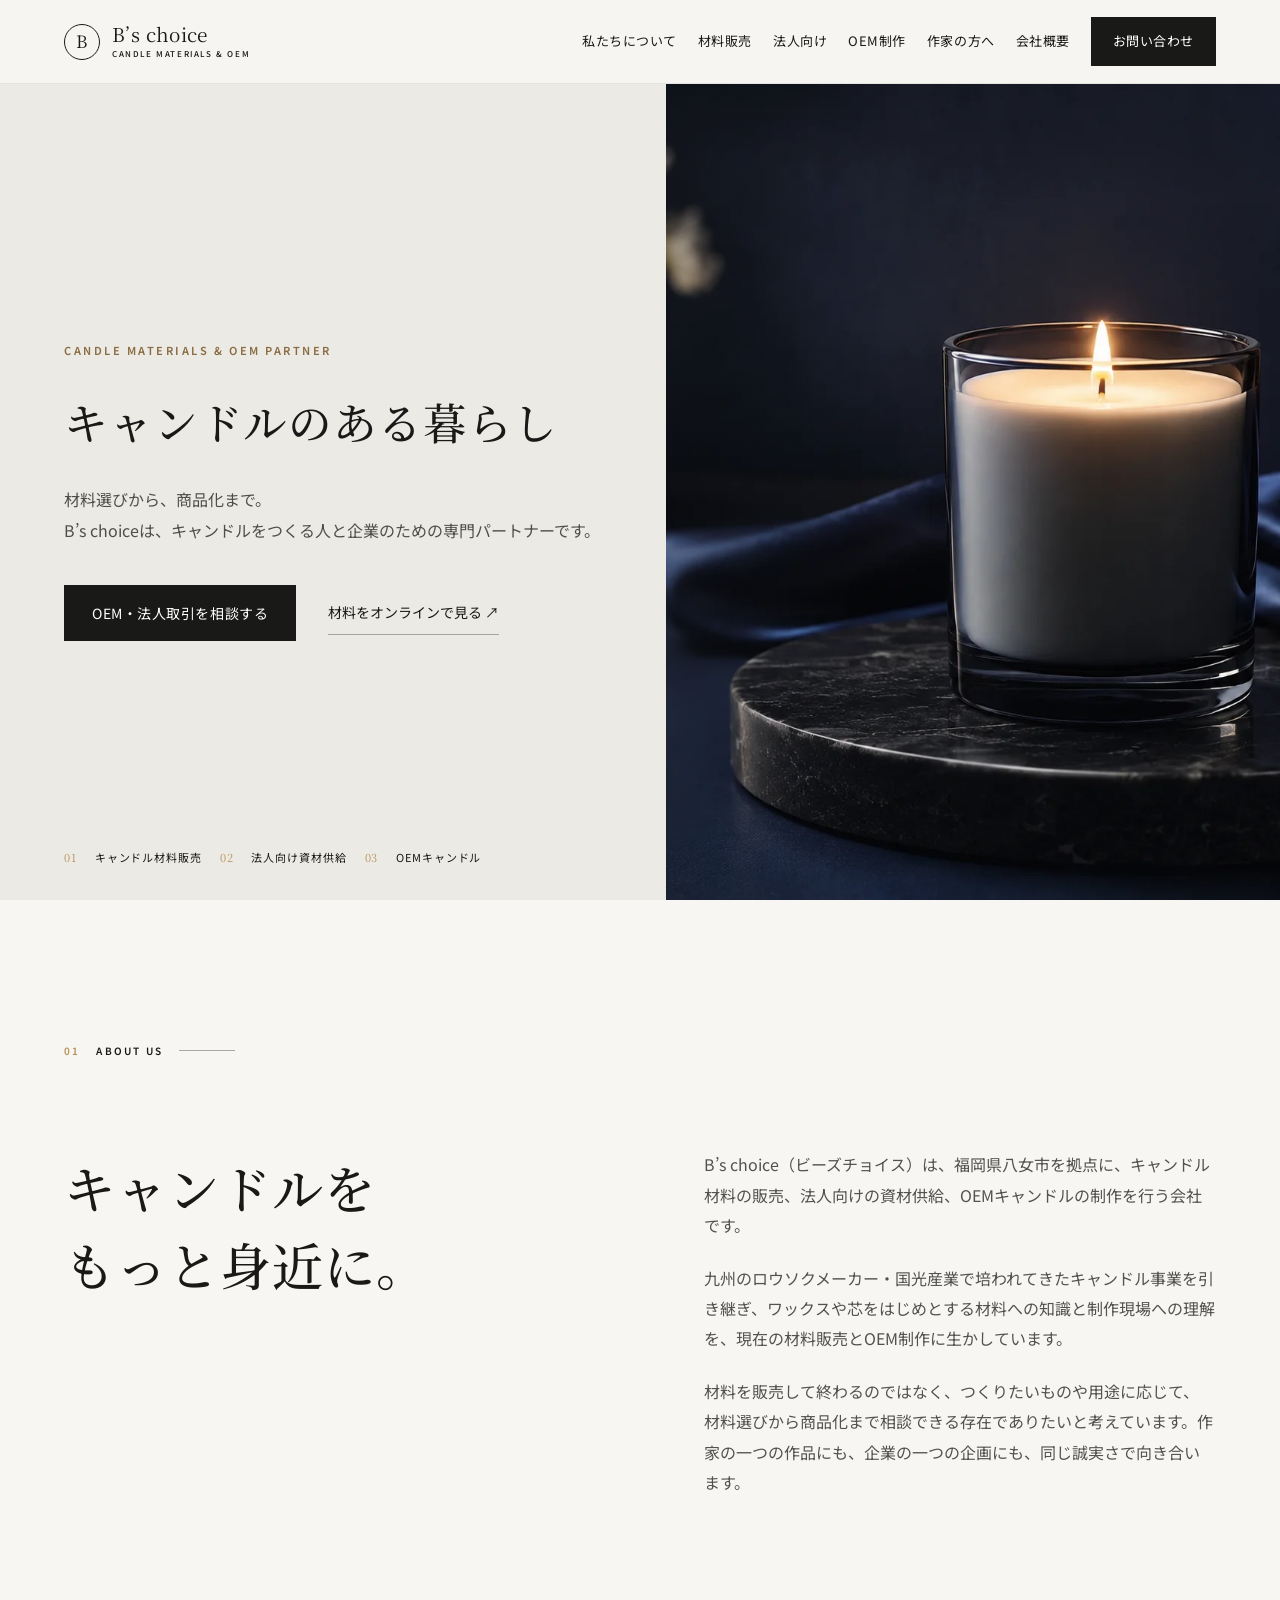
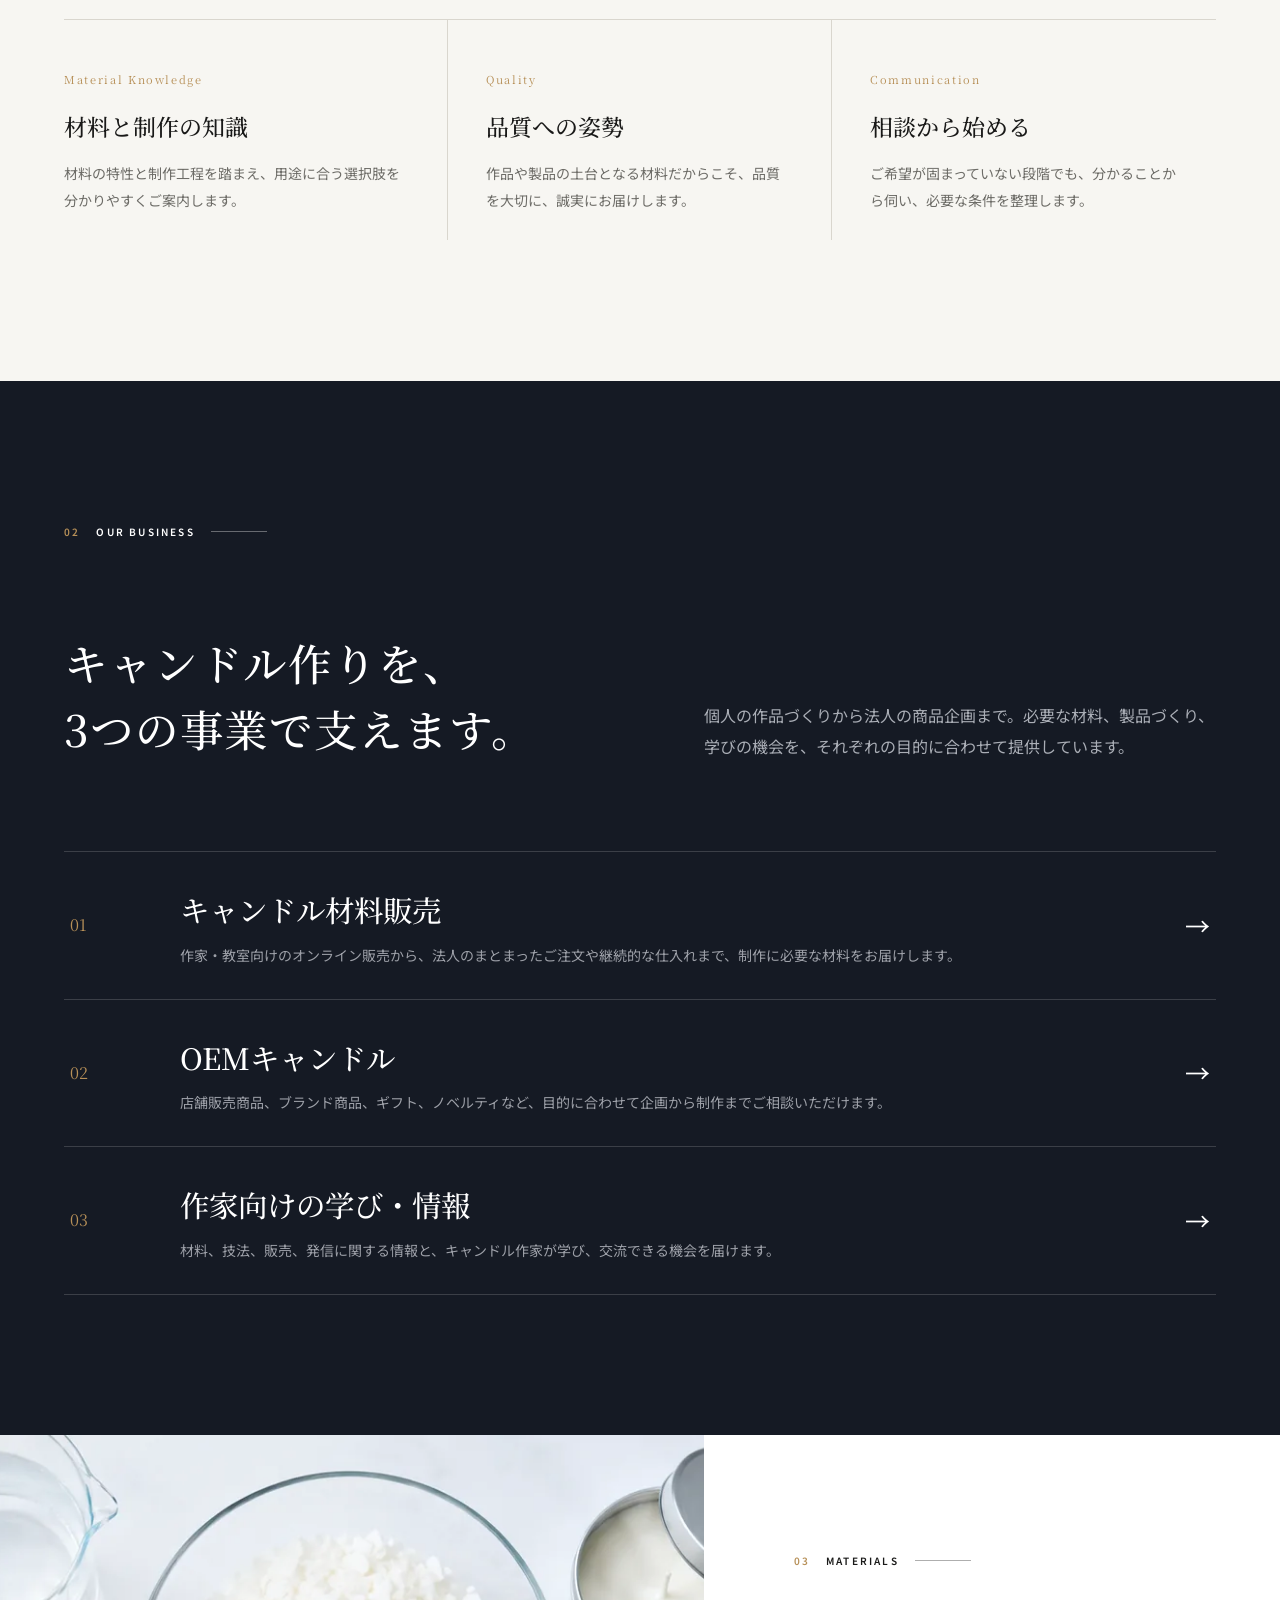
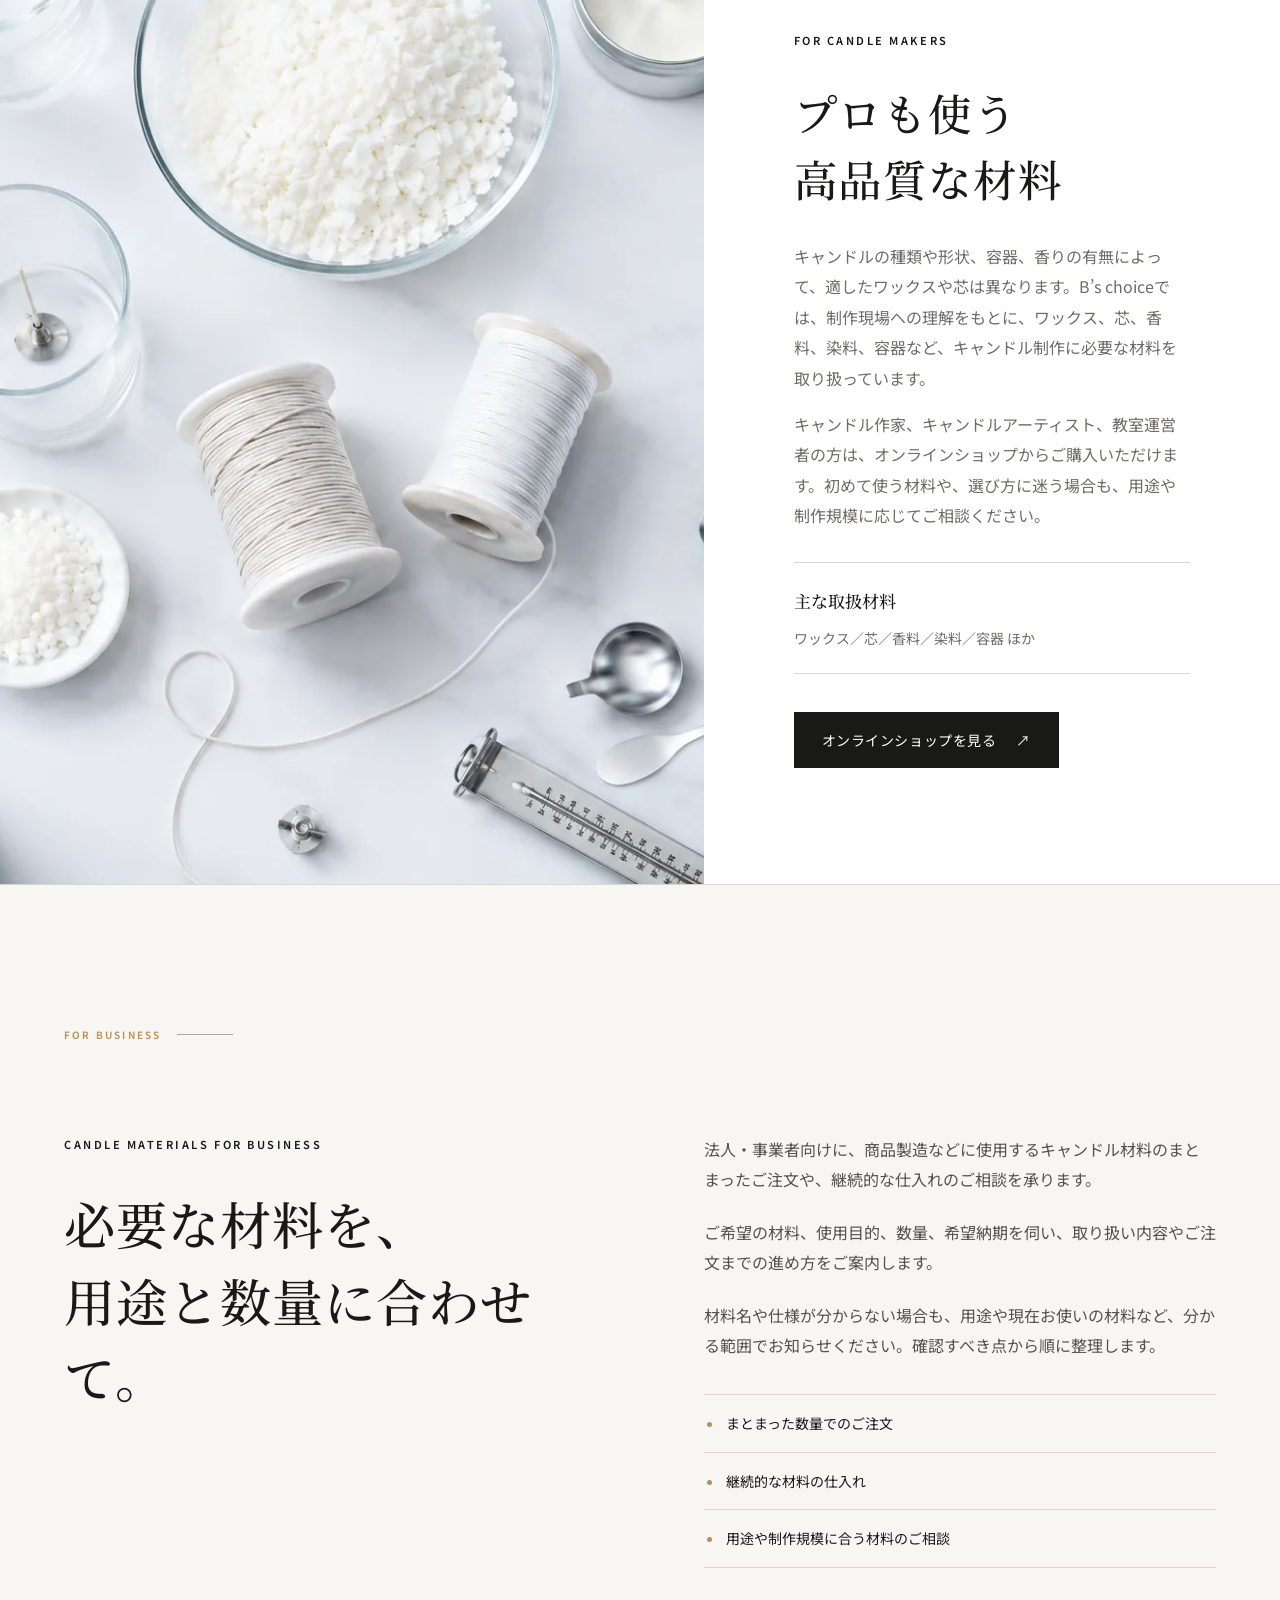
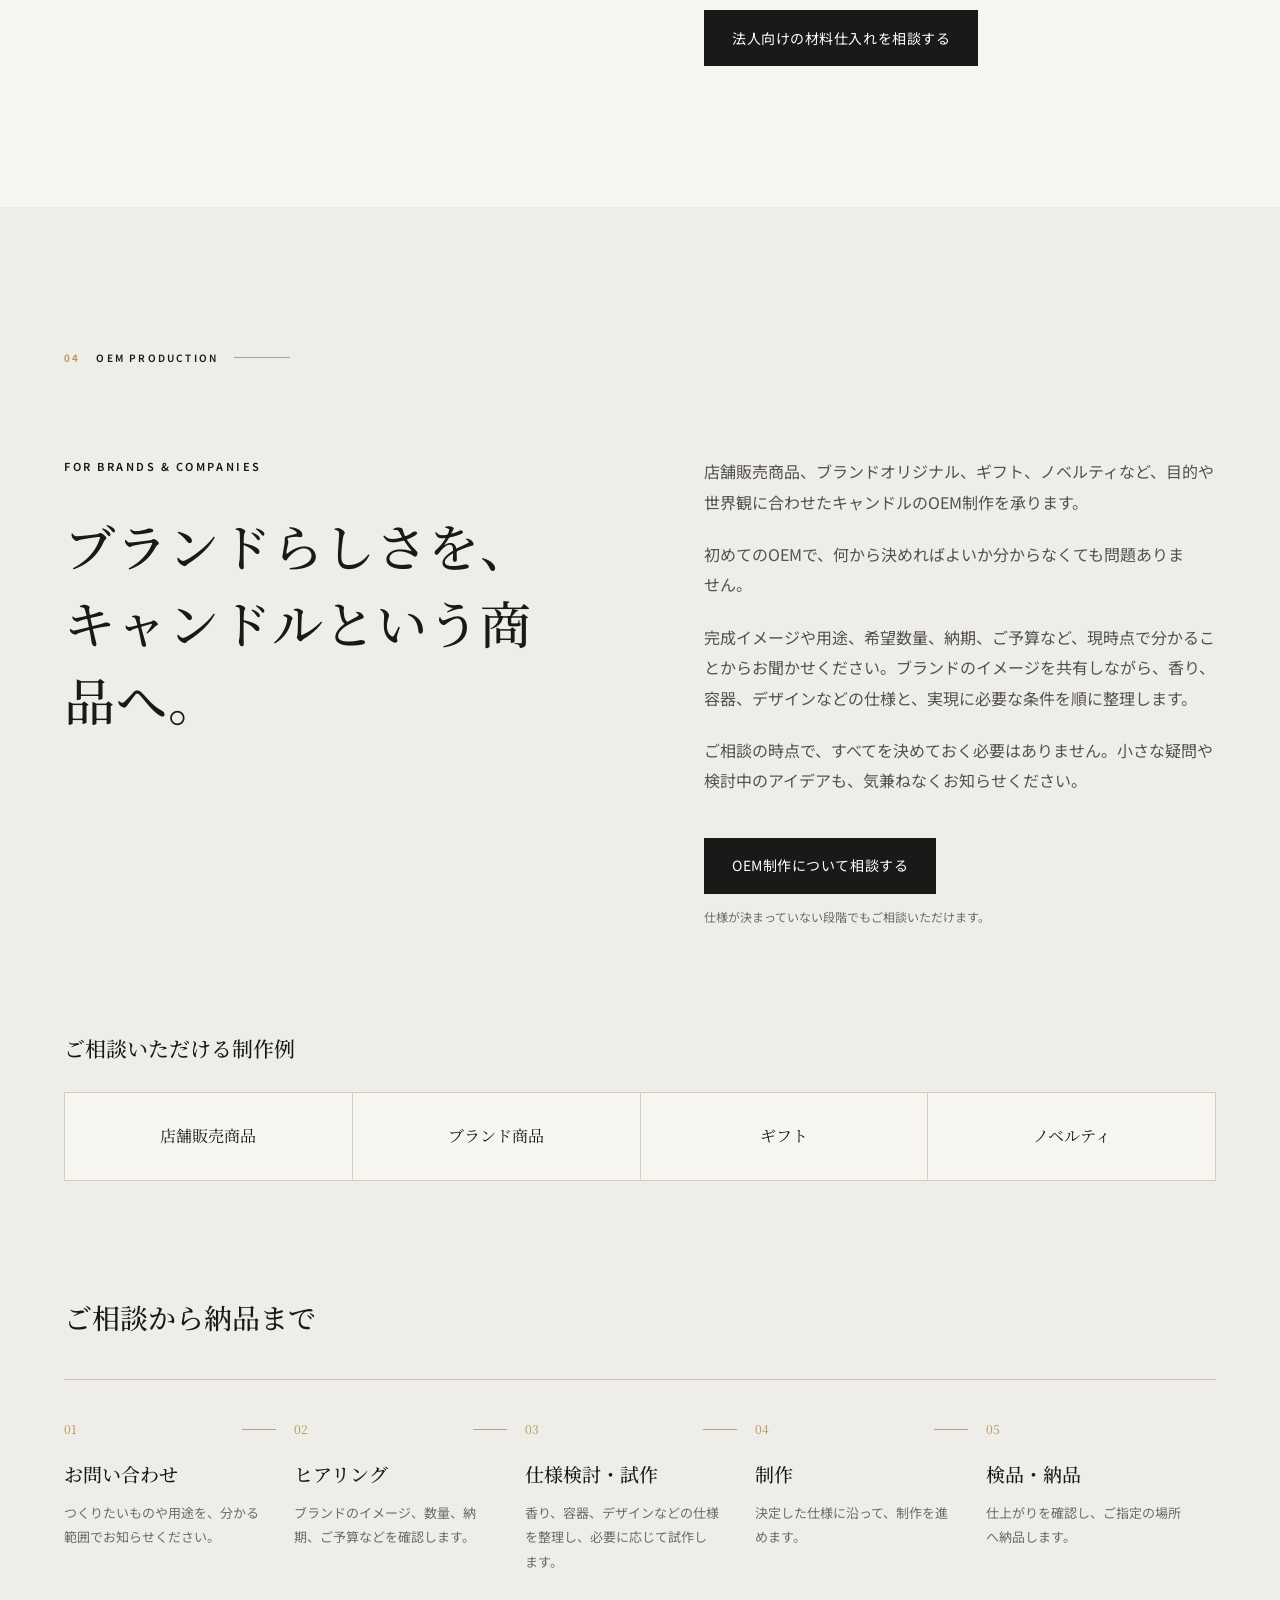
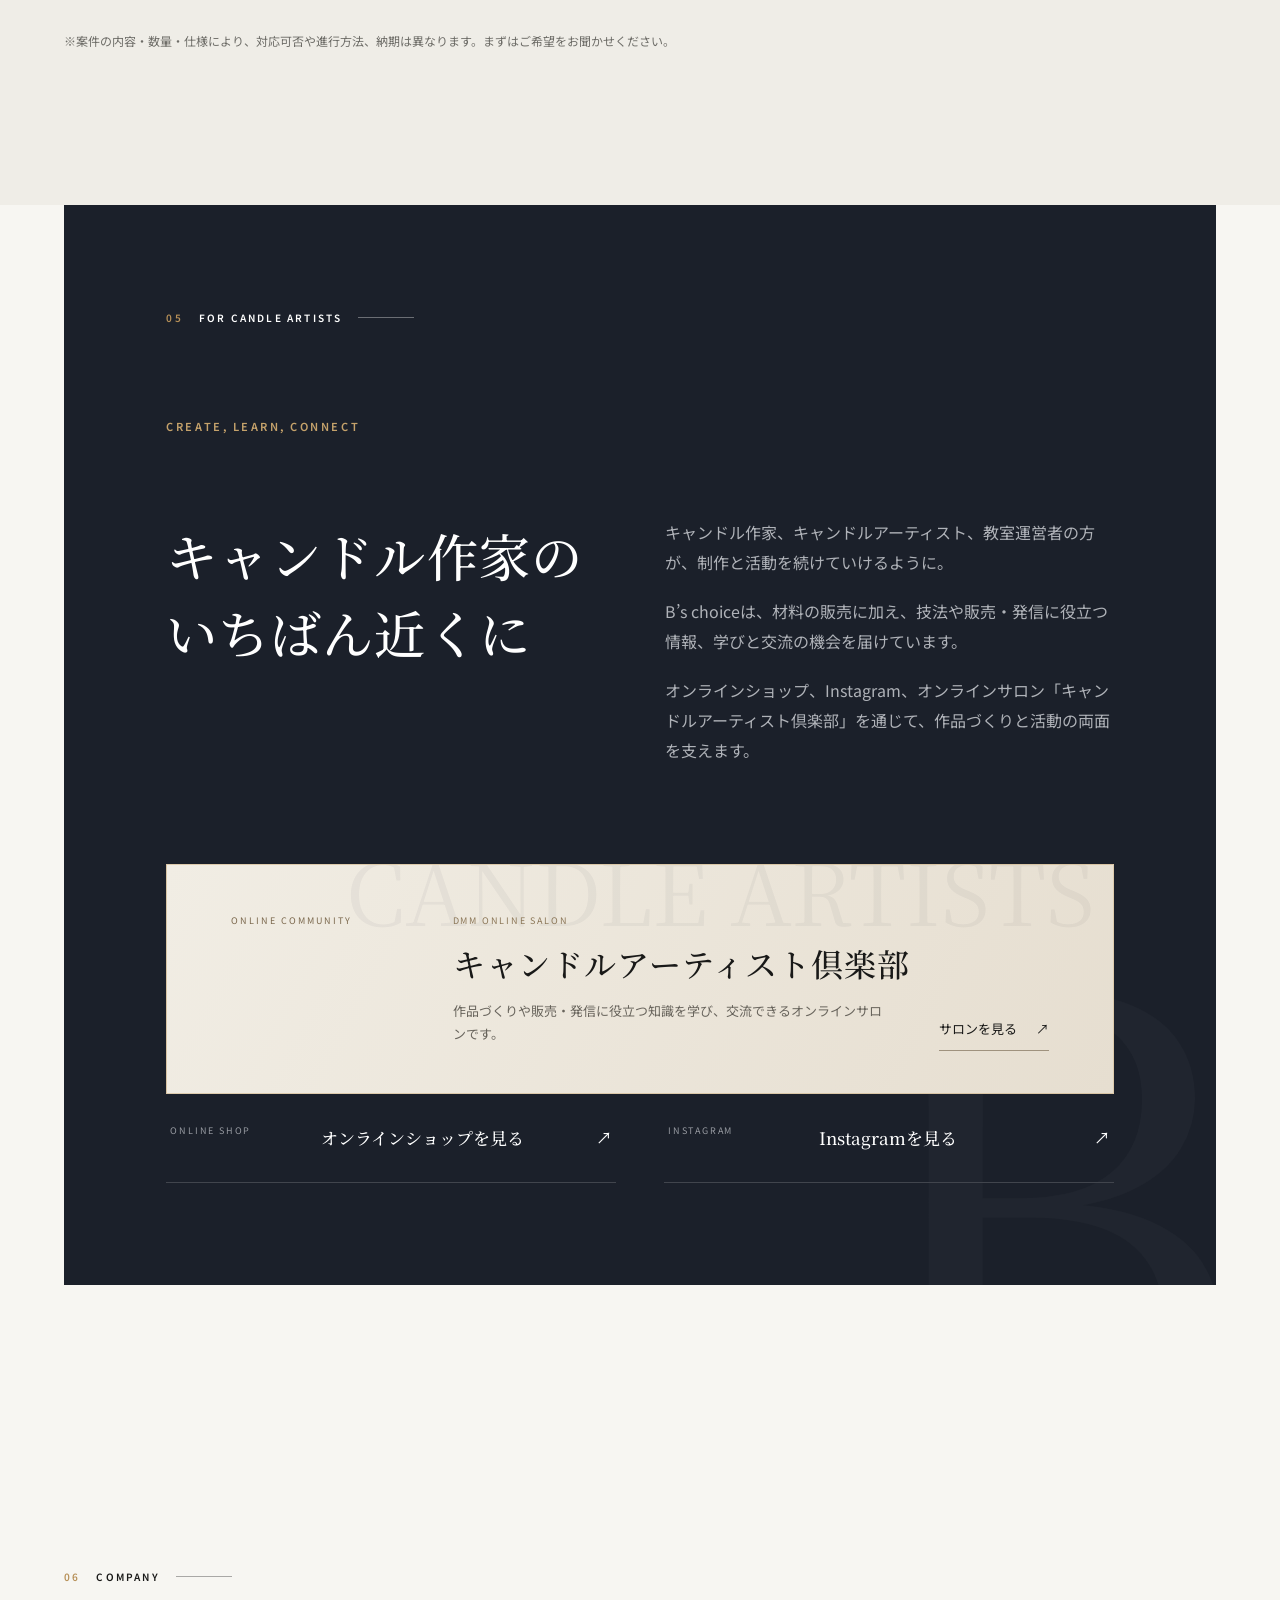
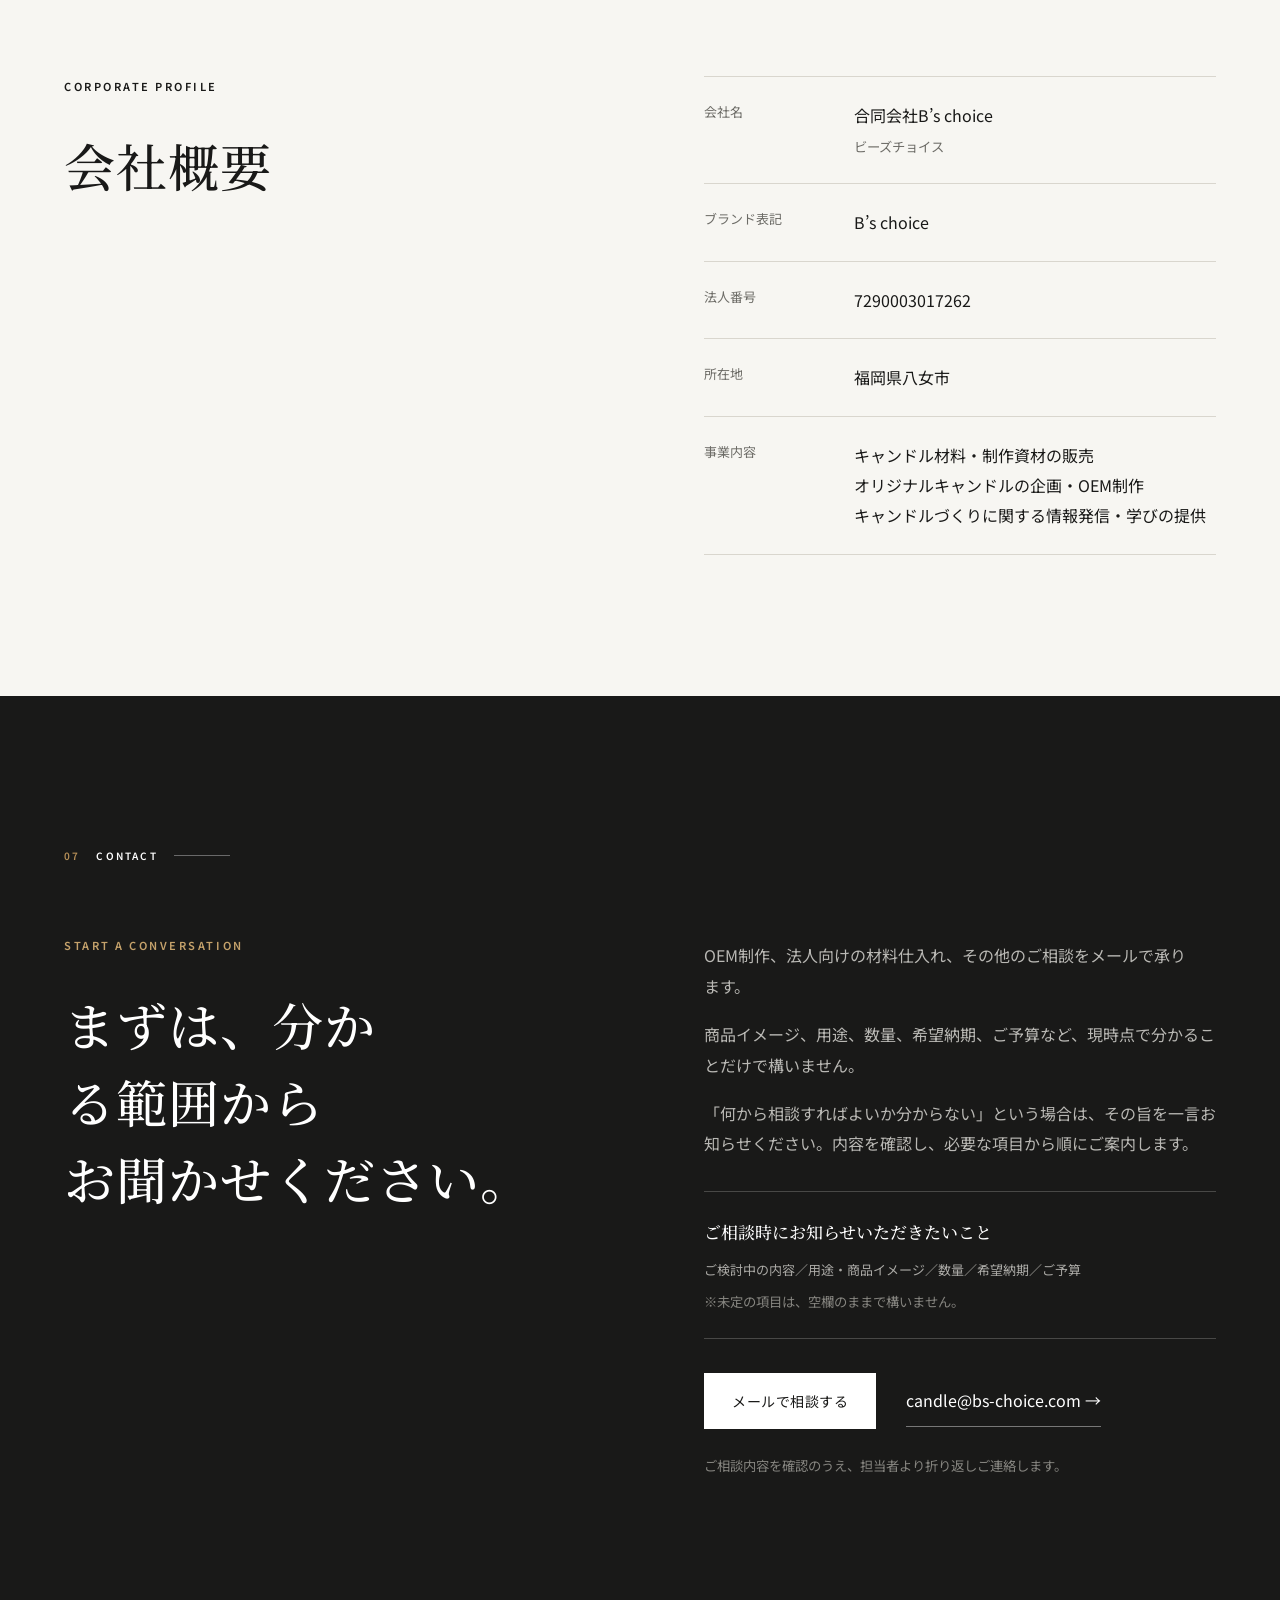
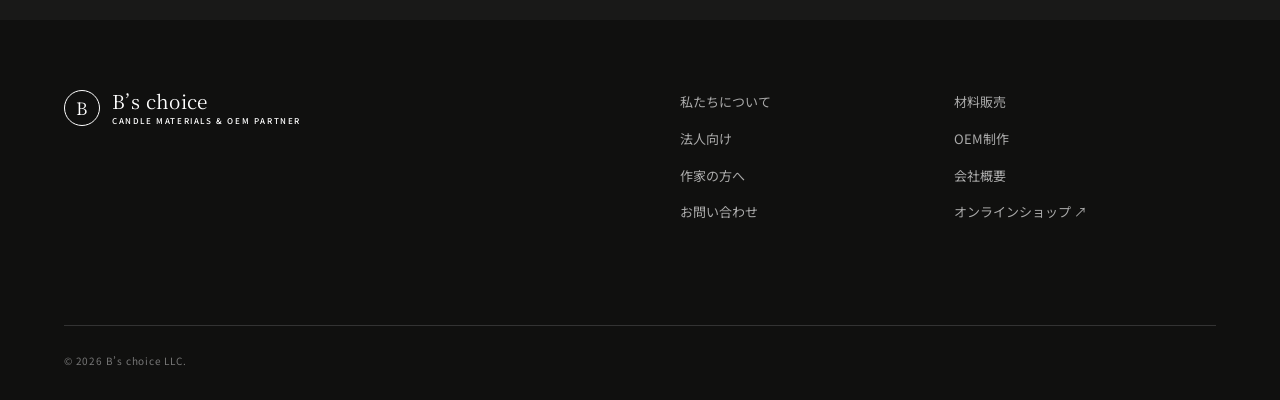
==== commit 69f07ed4: "Update corporate materials heading" ====
--- a/index.html
+++ b/index.html
@@ -80,7 +80,7 @@
     <section class="corporate section" id="corporate">
       <div class="section-label"><span>FOR BUSINESS</span></div>
       <div class="corporate-grid">
-        <div><p class="kicker">CANDLE MATERIALS FOR BUSINESS</p><h2>事業に必要な材料を、<br>用途と数量に合わせて。</h2></div>
+        <div><p class="kicker">CANDLE MATERIALS FOR BUSINESS</p><h2>必要な材料を、<br>用途と数量に合わせて。</h2></div>
         <div class="body-copy"><p>法人・事業者向けに、商品製造などに使用するキャンドル材料のまとまったご注文や、継続的な仕入れのご相談を承ります。</p><p>ご希望の材料、使用目的、数量、希望納期を伺い、取り扱い内容やご注文までの進め方をご案内します。</p><p>材料名や仕様が分からない場合も、用途や現在お使いの材料など、分かる範囲でお知らせください。確認すべき点から順に整理します。</p><ul class="clean-list"><li>まとまった数量でのご注文</li><li>継続的な材料の仕入れ</li><li>用途や制作規模に合う材料のご相談</li></ul><a class="button primary" href="mailto:candle@bs-choice.com?subject=%E6%B3%95%E4%BA%BA%E5%90%91%E3%81%91%E6%9D%90%E6%96%99%E4%BB%95%E5%85%A5%E3%82%8C%E3%81%AE%E3%81%94%E7%9B%B8%E8%AB%87&amp;body=%E3%80%90%E4%BC%9A%E7%A4%BE%E5%90%8D%E3%80%91%0A%0A%E3%80%90%E3%81%94%E5%B8%8C%E6%9C%9B%E3%81%AE%E6%9D%90%E6%96%99%E3%83%BB%E7%94%A8%E9%80%94%E3%80%91%0A%0A%E3%80%90%E6%95%B0%E9%87%8F%E3%80%91%0A%0A%E3%80%90%E5%B8%8C%E6%9C%9B%E7%B4%8D%E6%9C%9F%E3%80%91%0A%0A%E3%80%90%E7%8F%BE%E5%9C%A8%E3%81%8A%E4%BD%BF%E3%81%84%E3%81%AE%E6%9D%90%E6%96%99%E3%83%BB%E3%81%9D%E3%81%AE%E4%BB%96%E3%80%91">法人向けの材料仕入れを相談する</a></div>
       </div>
     </section>
--- a/styles.css
+++ b/styles.css
@@ -22,7 +22,8 @@
 @media(max-width:1120px){.header nav{position:fixed;inset:84px 0 auto;background:var(--paper);padding:30px var(--pad) 38px;display:none;flex-direction:column;align-items:flex-start;border-bottom:1px solid var(--line);max-height:calc(100svh - 84px);overflow-y:auto}.header nav.open{display:flex}.menu-button{display:block}}
 @media(max-width:980px){.header nav{position:fixed;inset:84px 0 auto;background:var(--paper);padding:30px var(--pad) 38px;display:none;flex-direction:column;align-items:flex-start;border-bottom:1px solid var(--line)}.header nav.open{display:flex}.menu-button{display:block}.hero{height:auto;max-height:none;min-height:0;display:flex;flex-direction:column;padding-top:84px}.hero-media{height:56vw;min-height:330px;order:1}.hero-copy{order:2;padding:70px var(--pad) 100px}.hero-note{display:none}.intro-grid,.section-heading,.oem-top,.company-grid,.contact-grid{grid-template-columns:1fr;gap:36px}.principles{margin-top:70px}.materials{grid-template-columns:1fr}.split-media{min-height:0;height:60vw;max-height:620px}.process{grid-template-columns:repeat(3,1fr)}.artist-copy{grid-template-columns:1fr}.artist-copy .kicker{grid-column:auto}.community-banner{grid-template-columns:1fr auto}.community-type{grid-column:1/-1}.community-cta{align-self:end}.instagram-link{grid-template-columns:140px 1fr auto}.contact-actions{align-items:flex-start;flex-direction:column}}
 @media(max-width:640px){body{line-height:1.9}.sp-only{display:inline}.header{height:70px}.header nav{top:70px}.brand{font-size:17px}.brand-mark{width:33px;height:33px}.hero{padding-top:70px}.hero-media{height:62vw;min-height:250px}.hero-copy{padding:54px 24px 74px}.eyebrow{max-width:270px;margin-bottom:20px;line-height:1.65}.hero h1{font-size:clamp(22px,6.9vw,30px);line-height:1.55;letter-spacing:0}.hero-lead{margin:24px 0 30px;font-size:16px;line-height:1.95}.hero-actions{align-items:flex-start;flex-direction:column;gap:18px}.button{width:100%}.section{padding:84px 24px}.section-label{margin-bottom:45px}.section h2{font-size:30px;line-height:1.65;letter-spacing:0}.principles{grid-template-columns:1fr}.principles article,.principles article+article{padding:28px 0;border-right:0;border-bottom:1px solid var(--line);min-height:0}.section-heading{gap:26px}.section-heading>p,.body-copy p,.split-content>p:not(.kicker),.artist-copy>p:last-child,.company-grid>div>p:last-child,.contact-grid>div>p{font-size:16px;line-height:1.95}.business-list{margin-top:60px}.business-list a{grid-template-columns:35px 1fr auto;gap:12px;padding:24px 0}.business-list p{display:none}.materials{padding:0}.split-media{height:78vw}.split-content{padding:74px 24px 84px}.split-content .section-label{margin-bottom:45px}.use-cases{grid-template-columns:1fr 1fr;margin-top:65px}.use-cases p{padding:20px 8px;font-size:14px}.process-wrap{margin-top:75px}.process{grid-template-columns:1fr;border-top:0}.process li{padding:0 0 28px 54px;border-left:1px solid #c7c3bb}.process li:not(:last-child):after{display:none}.process span{position:absolute;left:14px;top:2px}.artist-panel{padding:70px 24px}.artist-actions{margin-top:52px}.community-banner{min-height:0;padding:28px 24px 26px;grid-template-columns:1fr;gap:9px}.community-banner:before{font-size:52px;right:-15px;top:3px}.community-type{grid-column:auto;margin-bottom:13px}.community-copy strong{font-size:clamp(16px,4.35vw,18px);line-height:1.65;letter-spacing:0}.community-copy em{font-size:13px;margin-top:10px}.community-cta{justify-self:start;margin-top:17px}.instagram-link{grid-template-columns:1fr auto;padding:24px 2px}.instagram-link span{grid-column:1/-1}.instagram-link strong{font-size:16px}.company-grid dl div{grid-template-columns:95px 1fr;gap:15px}.contact-actions{width:100%}.mail-link{font-size:14px}footer{grid-template-columns:1fr;padding:58px 24px 28px;gap:45px}.footer-links{grid-template-columns:1fr}.reveal{transform:translateY(14px)}}
-@media(max-width:360px){.split-content h2,.corporate h2,.oem h2,.contact h2{font-size:25px}.artist-panel{padding-left:12px;padding-right:12px}.community-banner{padding-left:12px;padding-right:12px}.community-copy strong{font-size:16px}}
+.business .section-heading h2{font-size:clamp(32px,3.4vw,48px);white-space:nowrap}
+@media(max-width:360px){.split-content h2,.corporate h2,.oem h2,.contact h2{font-size:25px}.business .section-heading h2{font-size:27px}.artist-panel{padding-left:12px;padding-right:12px}.community-banner{padding-left:12px;padding-right:12px}.community-copy strong{font-size:16px}}
 @media(max-width:980px){.corporate-grid{grid-template-columns:1fr;gap:36px}.artist-link{grid-template-columns:110px 1fr auto}}
 @media(max-width:640px){.header nav{max-height:calc(100svh - 70px);overflow-y:auto}.button{padding-left:20px;padding-right:20px}.split-content h2,.corporate h2,.oem h2,.contact h2{font-size:27px}.artist-copy>div p{font-size:16px;line-height:1.95}.material-types p{font-size:13px}.use-cases-heading{font-size:19px;margin-top:65px}.use-cases-heading+.use-cases{margin-top:0}.artist-secondary-links{grid-template-columns:1fr}.artist-link{grid-template-columns:1fr auto;padding:24px 2px}.artist-link span{grid-column:1/-1}.artist-link strong{font-size:16px}.contact-guide p{font-size:13px!important;line-height:1.9!important}}
 @media(prefers-reduced-motion:reduce){html{scroll-behavior:auto}.reveal{opacity:1;transform:none;transition:none}.button{transition:none}}
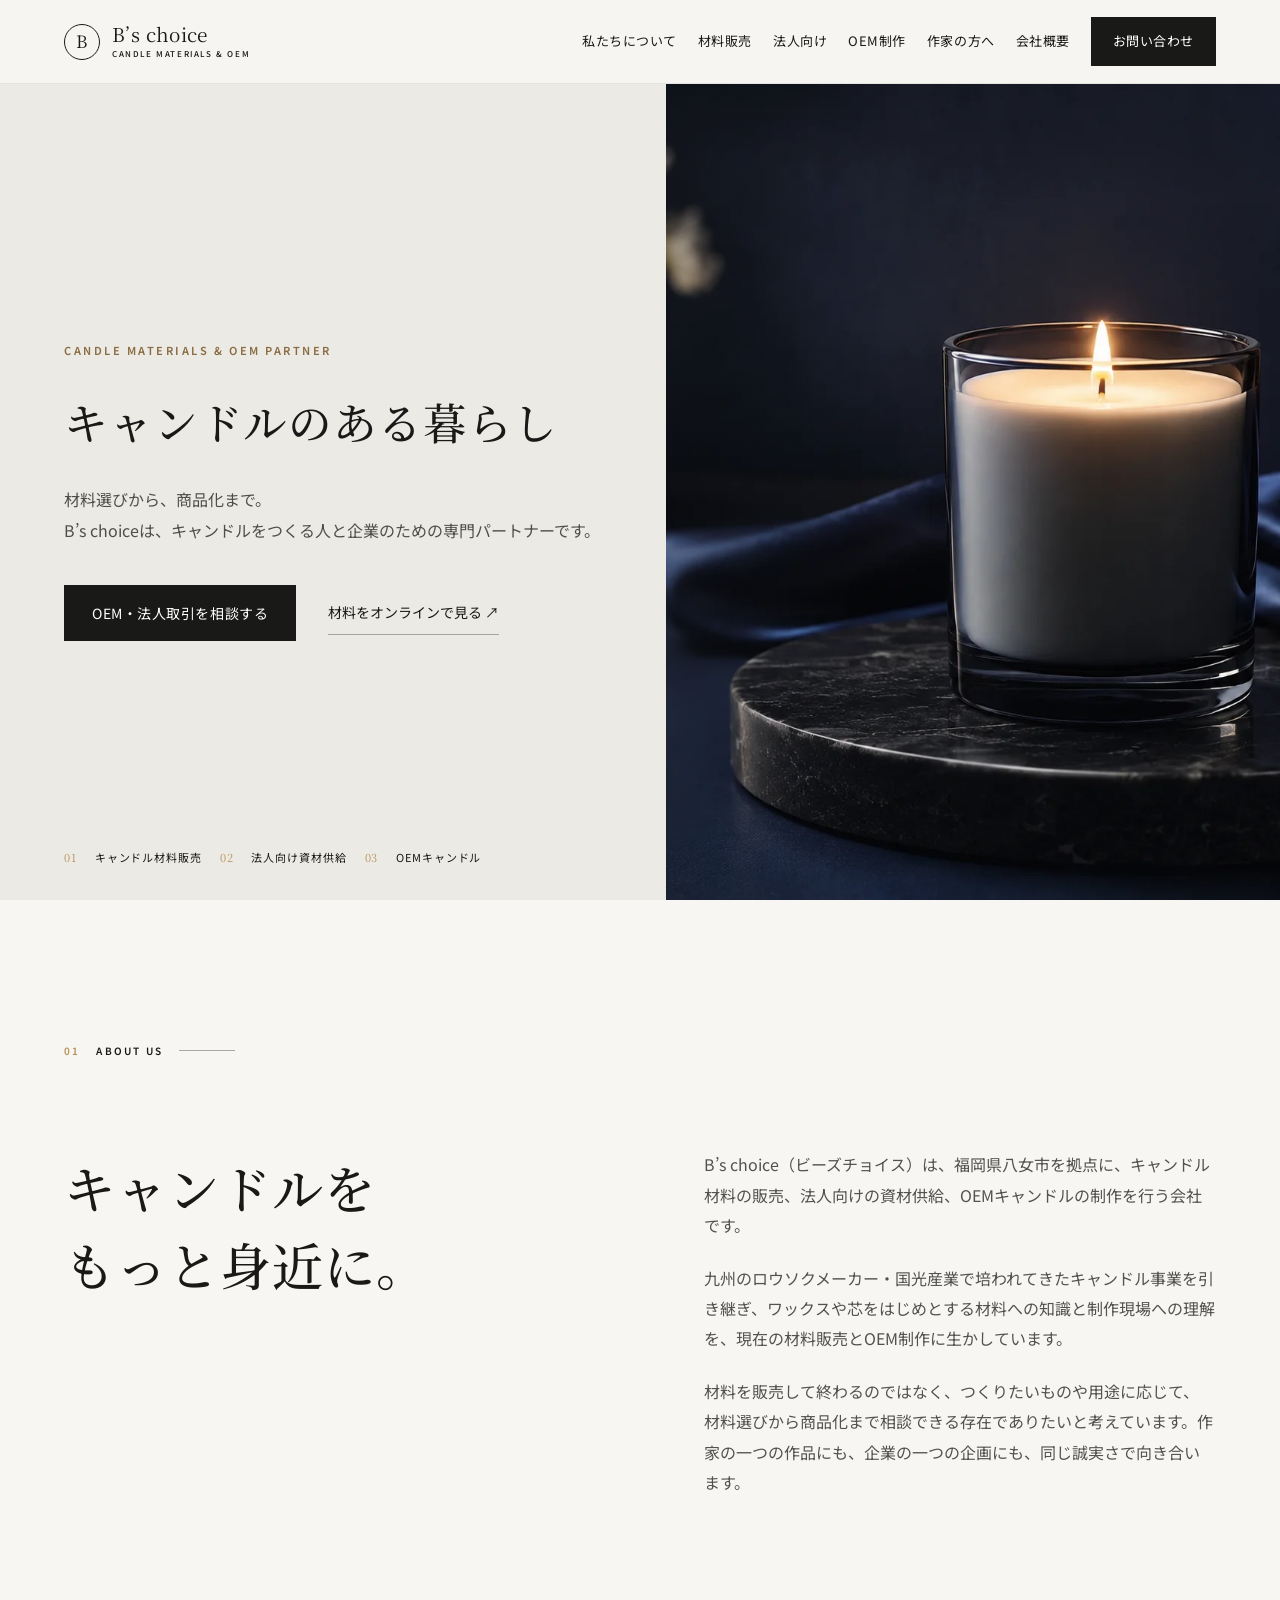
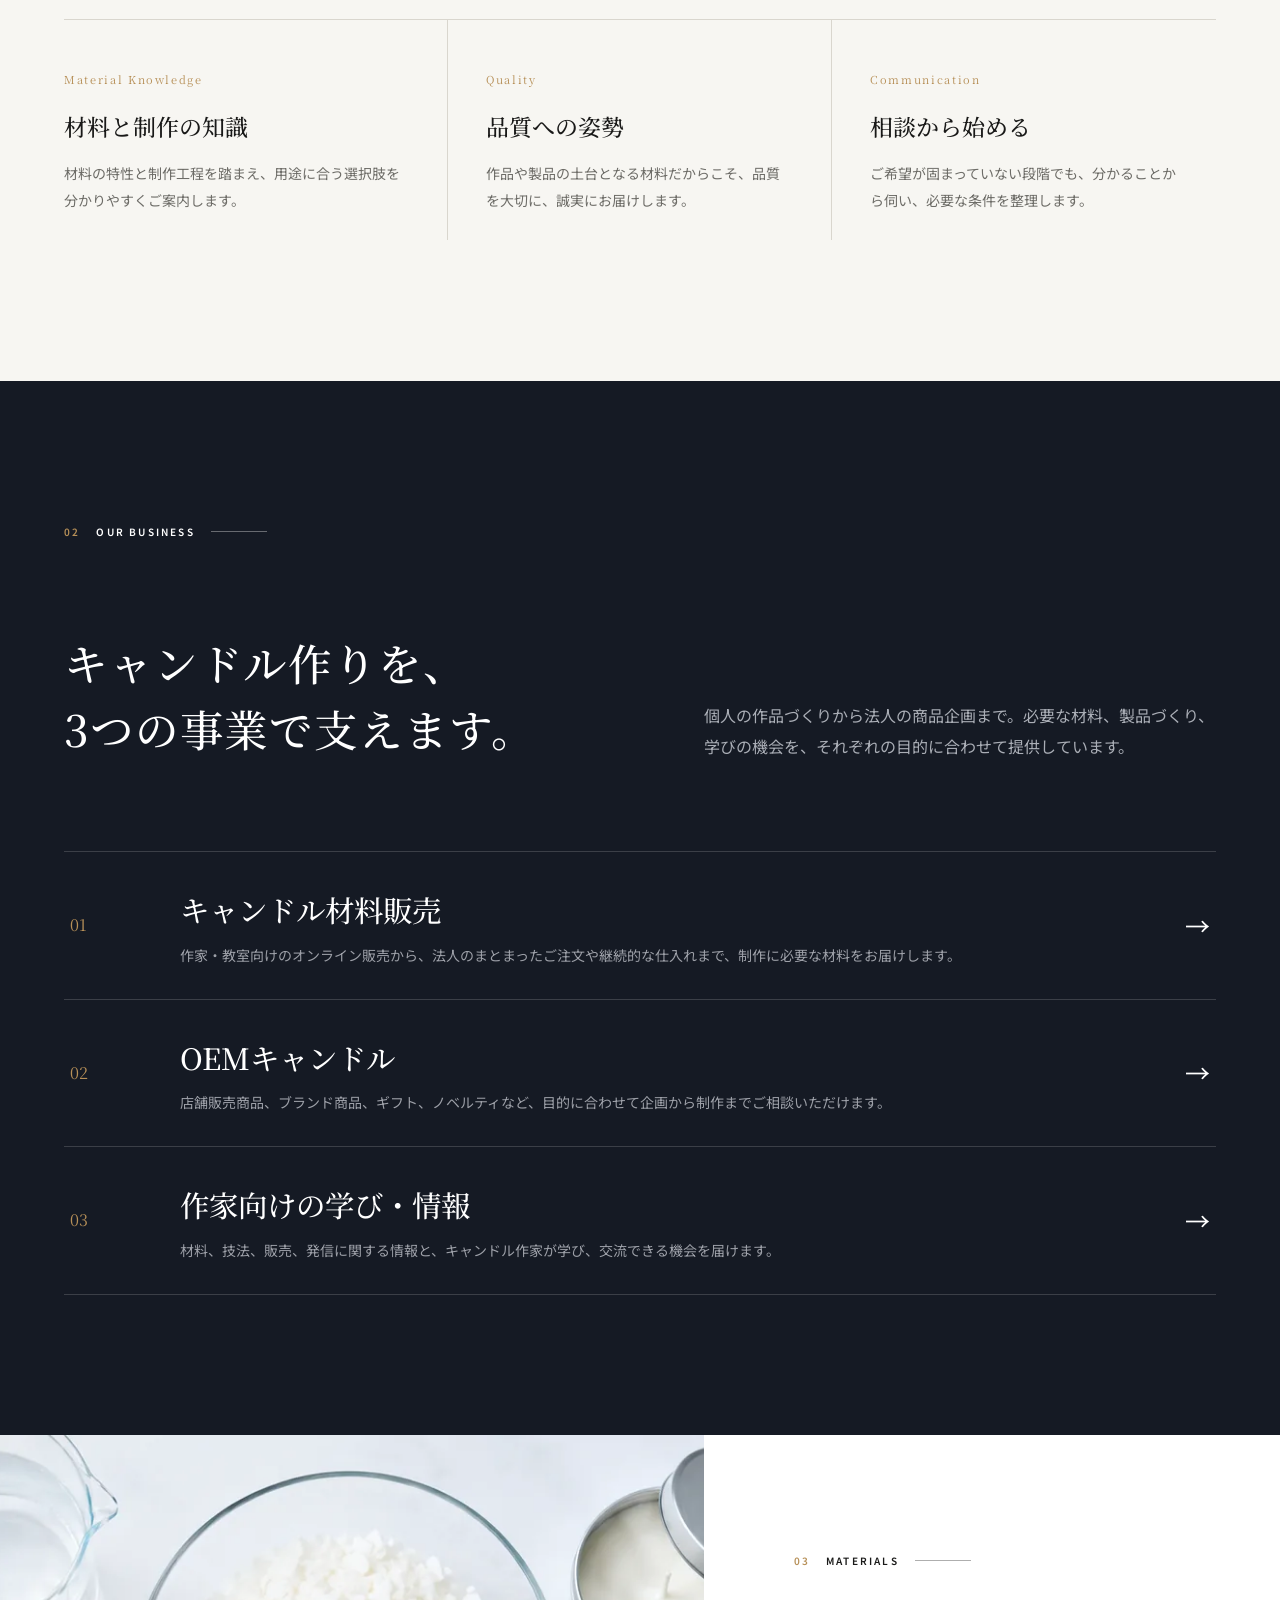
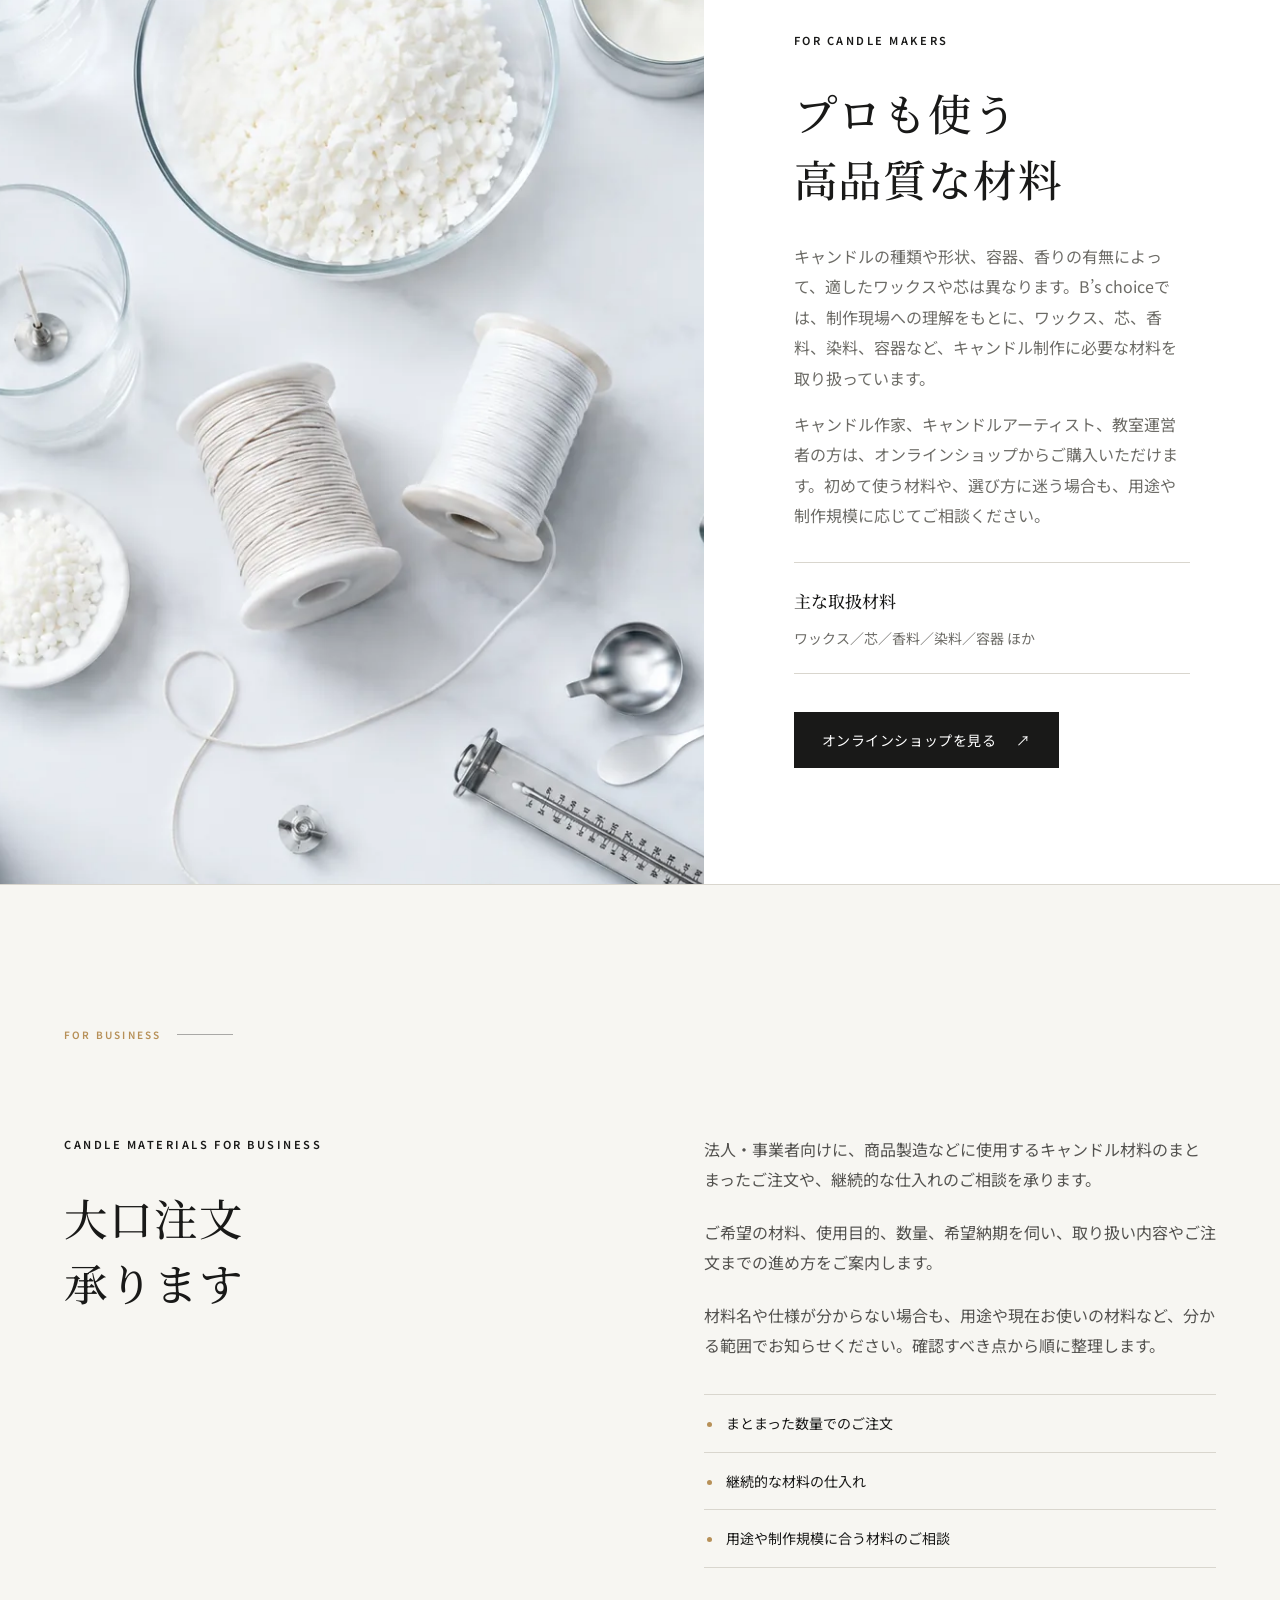
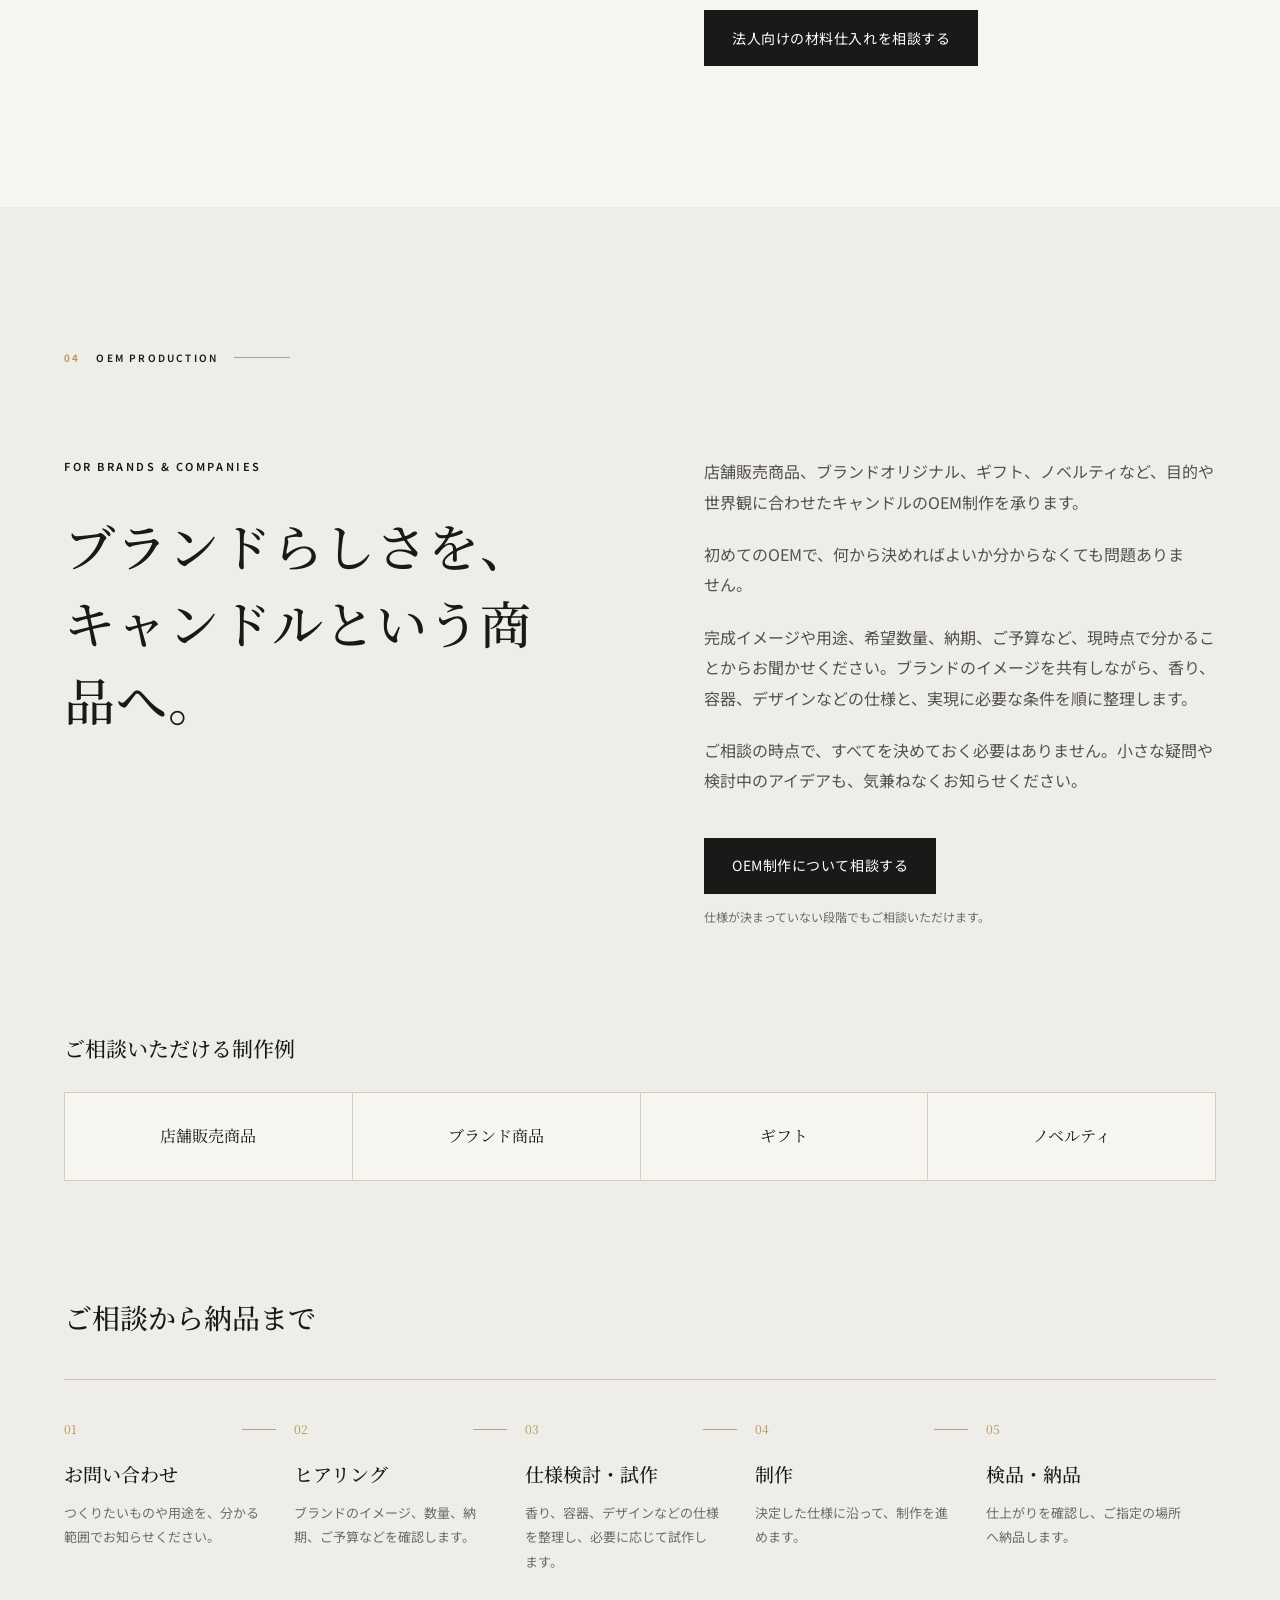
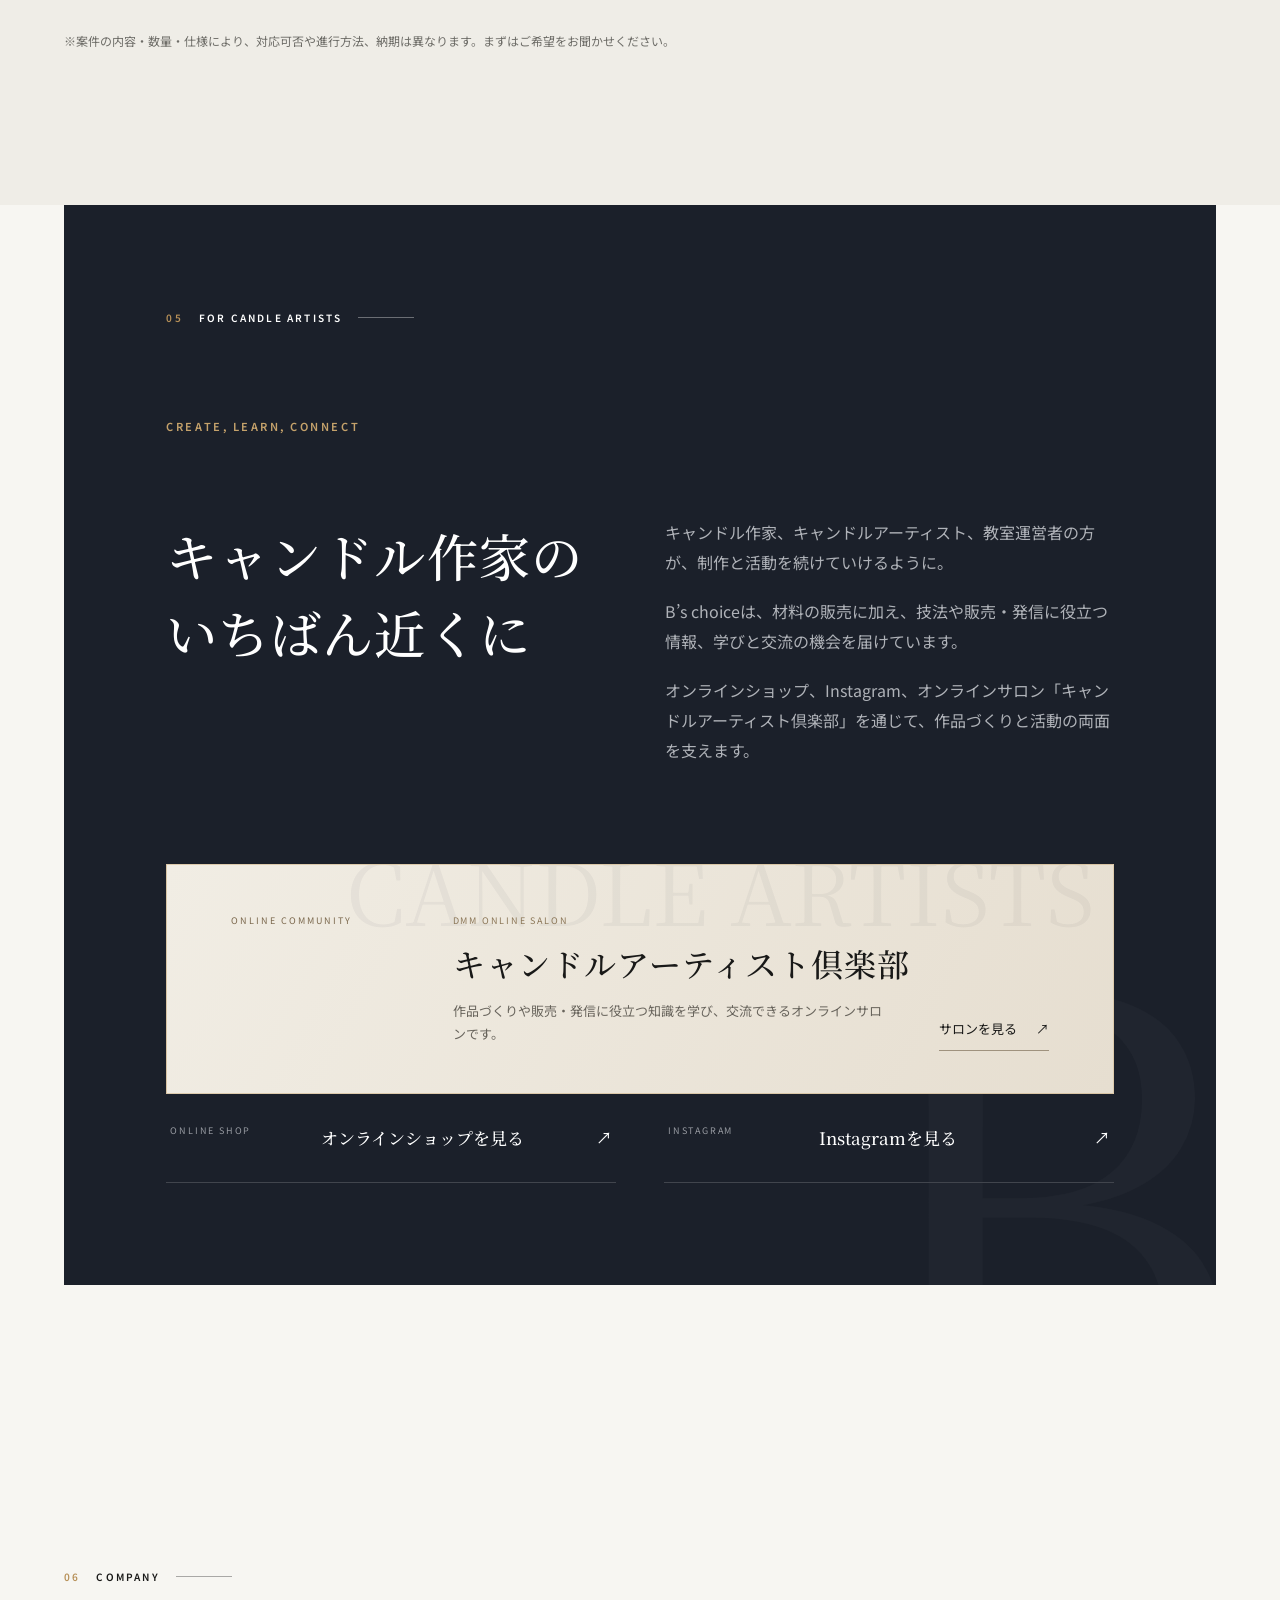
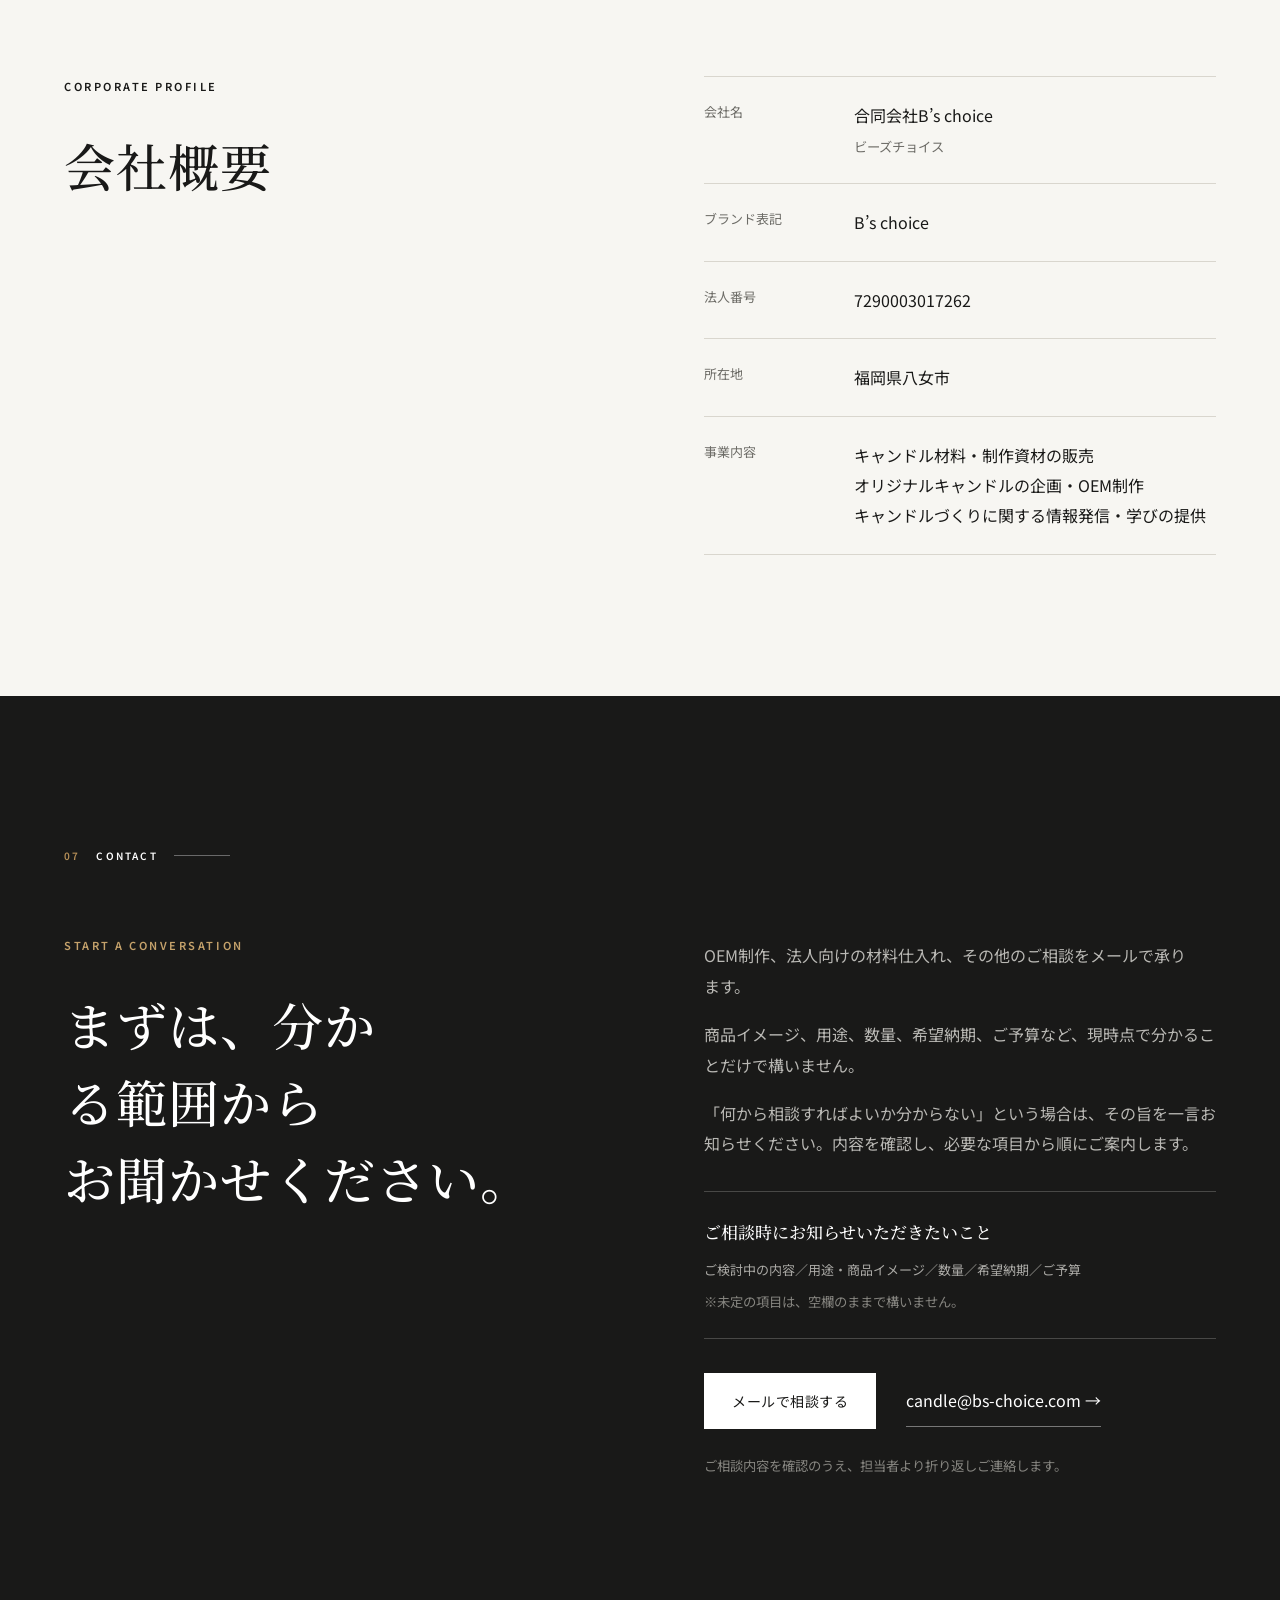
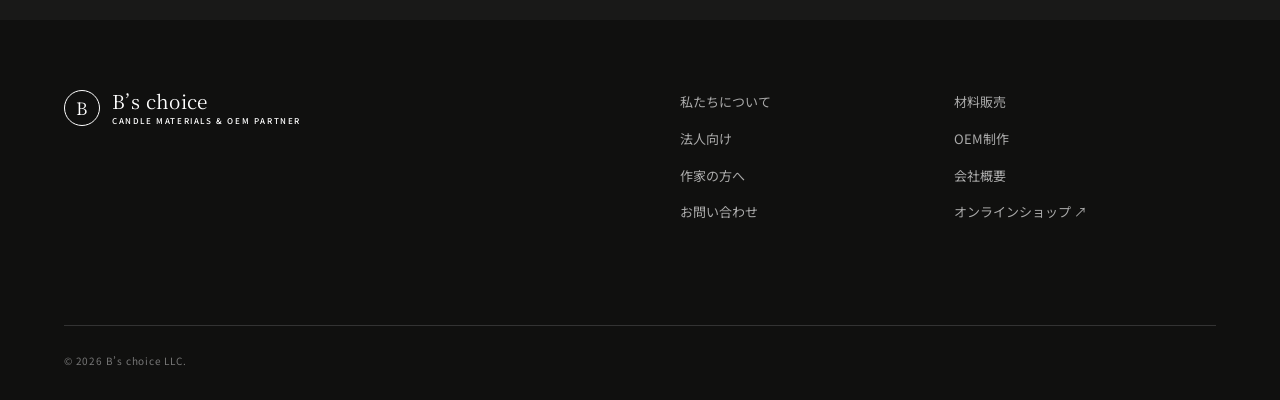
==== commit 0dc7fb32: "Update bulk order heading" ====
--- a/index.html
+++ b/index.html
@@ -80,7 +80,7 @@
     <section class="corporate section" id="corporate">
       <div class="section-label"><span>FOR BUSINESS</span></div>
       <div class="corporate-grid">
-        <div><p class="kicker">CANDLE MATERIALS FOR BUSINESS</p><h2>必要な材料を、<br>用途と数量に合わせて。</h2></div>
+        <div><p class="kicker">CANDLE MATERIALS FOR BUSINESS</p><h2>大口注文<br>承ります</h2></div>
         <div class="body-copy"><p>法人・事業者向けに、商品製造などに使用するキャンドル材料のまとまったご注文や、継続的な仕入れのご相談を承ります。</p><p>ご希望の材料、使用目的、数量、希望納期を伺い、取り扱い内容やご注文までの進め方をご案内します。</p><p>材料名や仕様が分からない場合も、用途や現在お使いの材料など、分かる範囲でお知らせください。確認すべき点から順に整理します。</p><ul class="clean-list"><li>まとまった数量でのご注文</li><li>継続的な材料の仕入れ</li><li>用途や制作規模に合う材料のご相談</li></ul><a class="button primary" href="mailto:candle@bs-choice.com?subject=%E6%B3%95%E4%BA%BA%E5%90%91%E3%81%91%E6%9D%90%E6%96%99%E4%BB%95%E5%85%A5%E3%82%8C%E3%81%AE%E3%81%94%E7%9B%B8%E8%AB%87&amp;body=%E3%80%90%E4%BC%9A%E7%A4%BE%E5%90%8D%E3%80%91%0A%0A%E3%80%90%E3%81%94%E5%B8%8C%E6%9C%9B%E3%81%AE%E6%9D%90%E6%96%99%E3%83%BB%E7%94%A8%E9%80%94%E3%80%91%0A%0A%E3%80%90%E6%95%B0%E9%87%8F%E3%80%91%0A%0A%E3%80%90%E5%B8%8C%E6%9C%9B%E7%B4%8D%E6%9C%9F%E3%80%91%0A%0A%E3%80%90%E7%8F%BE%E5%9C%A8%E3%81%8A%E4%BD%BF%E3%81%84%E3%81%AE%E6%9D%90%E6%96%99%E3%83%BB%E3%81%9D%E3%81%AE%E4%BB%96%E3%80%91">法人向けの材料仕入れを相談する</a></div>
       </div>
     </section>
--- a/styles.css
+++ b/styles.css
@@ -23,6 +23,7 @@
 @media(max-width:980px){.header nav{position:fixed;inset:84px 0 auto;background:var(--paper);padding:30px var(--pad) 38px;display:none;flex-direction:column;align-items:flex-start;border-bottom:1px solid var(--line)}.header nav.open{display:flex}.menu-button{display:block}.hero{height:auto;max-height:none;min-height:0;display:flex;flex-direction:column;padding-top:84px}.hero-media{height:56vw;min-height:330px;order:1}.hero-copy{order:2;padding:70px var(--pad) 100px}.hero-note{display:none}.intro-grid,.section-heading,.oem-top,.company-grid,.contact-grid{grid-template-columns:1fr;gap:36px}.principles{margin-top:70px}.materials{grid-template-columns:1fr}.split-media{min-height:0;height:60vw;max-height:620px}.process{grid-template-columns:repeat(3,1fr)}.artist-copy{grid-template-columns:1fr}.artist-copy .kicker{grid-column:auto}.community-banner{grid-template-columns:1fr auto}.community-type{grid-column:1/-1}.community-cta{align-self:end}.instagram-link{grid-template-columns:140px 1fr auto}.contact-actions{align-items:flex-start;flex-direction:column}}
 @media(max-width:640px){body{line-height:1.9}.sp-only{display:inline}.header{height:70px}.header nav{top:70px}.brand{font-size:17px}.brand-mark{width:33px;height:33px}.hero{padding-top:70px}.hero-media{height:62vw;min-height:250px}.hero-copy{padding:54px 24px 74px}.eyebrow{max-width:270px;margin-bottom:20px;line-height:1.65}.hero h1{font-size:clamp(22px,6.9vw,30px);line-height:1.55;letter-spacing:0}.hero-lead{margin:24px 0 30px;font-size:16px;line-height:1.95}.hero-actions{align-items:flex-start;flex-direction:column;gap:18px}.button{width:100%}.section{padding:84px 24px}.section-label{margin-bottom:45px}.section h2{font-size:30px;line-height:1.65;letter-spacing:0}.principles{grid-template-columns:1fr}.principles article,.principles article+article{padding:28px 0;border-right:0;border-bottom:1px solid var(--line);min-height:0}.section-heading{gap:26px}.section-heading>p,.body-copy p,.split-content>p:not(.kicker),.artist-copy>p:last-child,.company-grid>div>p:last-child,.contact-grid>div>p{font-size:16px;line-height:1.95}.business-list{margin-top:60px}.business-list a{grid-template-columns:35px 1fr auto;gap:12px;padding:24px 0}.business-list p{display:none}.materials{padding:0}.split-media{height:78vw}.split-content{padding:74px 24px 84px}.split-content .section-label{margin-bottom:45px}.use-cases{grid-template-columns:1fr 1fr;margin-top:65px}.use-cases p{padding:20px 8px;font-size:14px}.process-wrap{margin-top:75px}.process{grid-template-columns:1fr;border-top:0}.process li{padding:0 0 28px 54px;border-left:1px solid #c7c3bb}.process li:not(:last-child):after{display:none}.process span{position:absolute;left:14px;top:2px}.artist-panel{padding:70px 24px}.artist-actions{margin-top:52px}.community-banner{min-height:0;padding:28px 24px 26px;grid-template-columns:1fr;gap:9px}.community-banner:before{font-size:52px;right:-15px;top:3px}.community-type{grid-column:auto;margin-bottom:13px}.community-copy strong{font-size:clamp(16px,4.35vw,18px);line-height:1.65;letter-spacing:0}.community-copy em{font-size:13px;margin-top:10px}.community-cta{justify-self:start;margin-top:17px}.instagram-link{grid-template-columns:1fr auto;padding:24px 2px}.instagram-link span{grid-column:1/-1}.instagram-link strong{font-size:16px}.company-grid dl div{grid-template-columns:95px 1fr;gap:15px}.contact-actions{width:100%}.mail-link{font-size:14px}footer{grid-template-columns:1fr;padding:58px 24px 28px;gap:45px}.footer-links{grid-template-columns:1fr}.reveal{transform:translateY(14px)}}
 .business .section-heading h2{font-size:clamp(32px,3.4vw,48px);white-space:nowrap}
+.corporate h2{font-size:clamp(30px,3.4vw,48px);white-space:nowrap}
 @media(max-width:360px){.split-content h2,.corporate h2,.oem h2,.contact h2{font-size:25px}.business .section-heading h2{font-size:27px}.artist-panel{padding-left:12px;padding-right:12px}.community-banner{padding-left:12px;padding-right:12px}.community-copy strong{font-size:16px}}
 @media(max-width:980px){.corporate-grid{grid-template-columns:1fr;gap:36px}.artist-link{grid-template-columns:110px 1fr auto}}
 @media(max-width:640px){.header nav{max-height:calc(100svh - 70px);overflow-y:auto}.button{padding-left:20px;padding-right:20px}.split-content h2,.corporate h2,.oem h2,.contact h2{font-size:27px}.artist-copy>div p{font-size:16px;line-height:1.95}.material-types p{font-size:13px}.use-cases-heading{font-size:19px;margin-top:65px}.use-cases-heading+.use-cases{margin-top:0}.artist-secondary-links{grid-template-columns:1fr}.artist-link{grid-template-columns:1fr auto;padding:24px 2px}.artist-link span{grid-column:1/-1}.artist-link strong{font-size:16px}.contact-guide p{font-size:13px!important;line-height:1.9!important}}
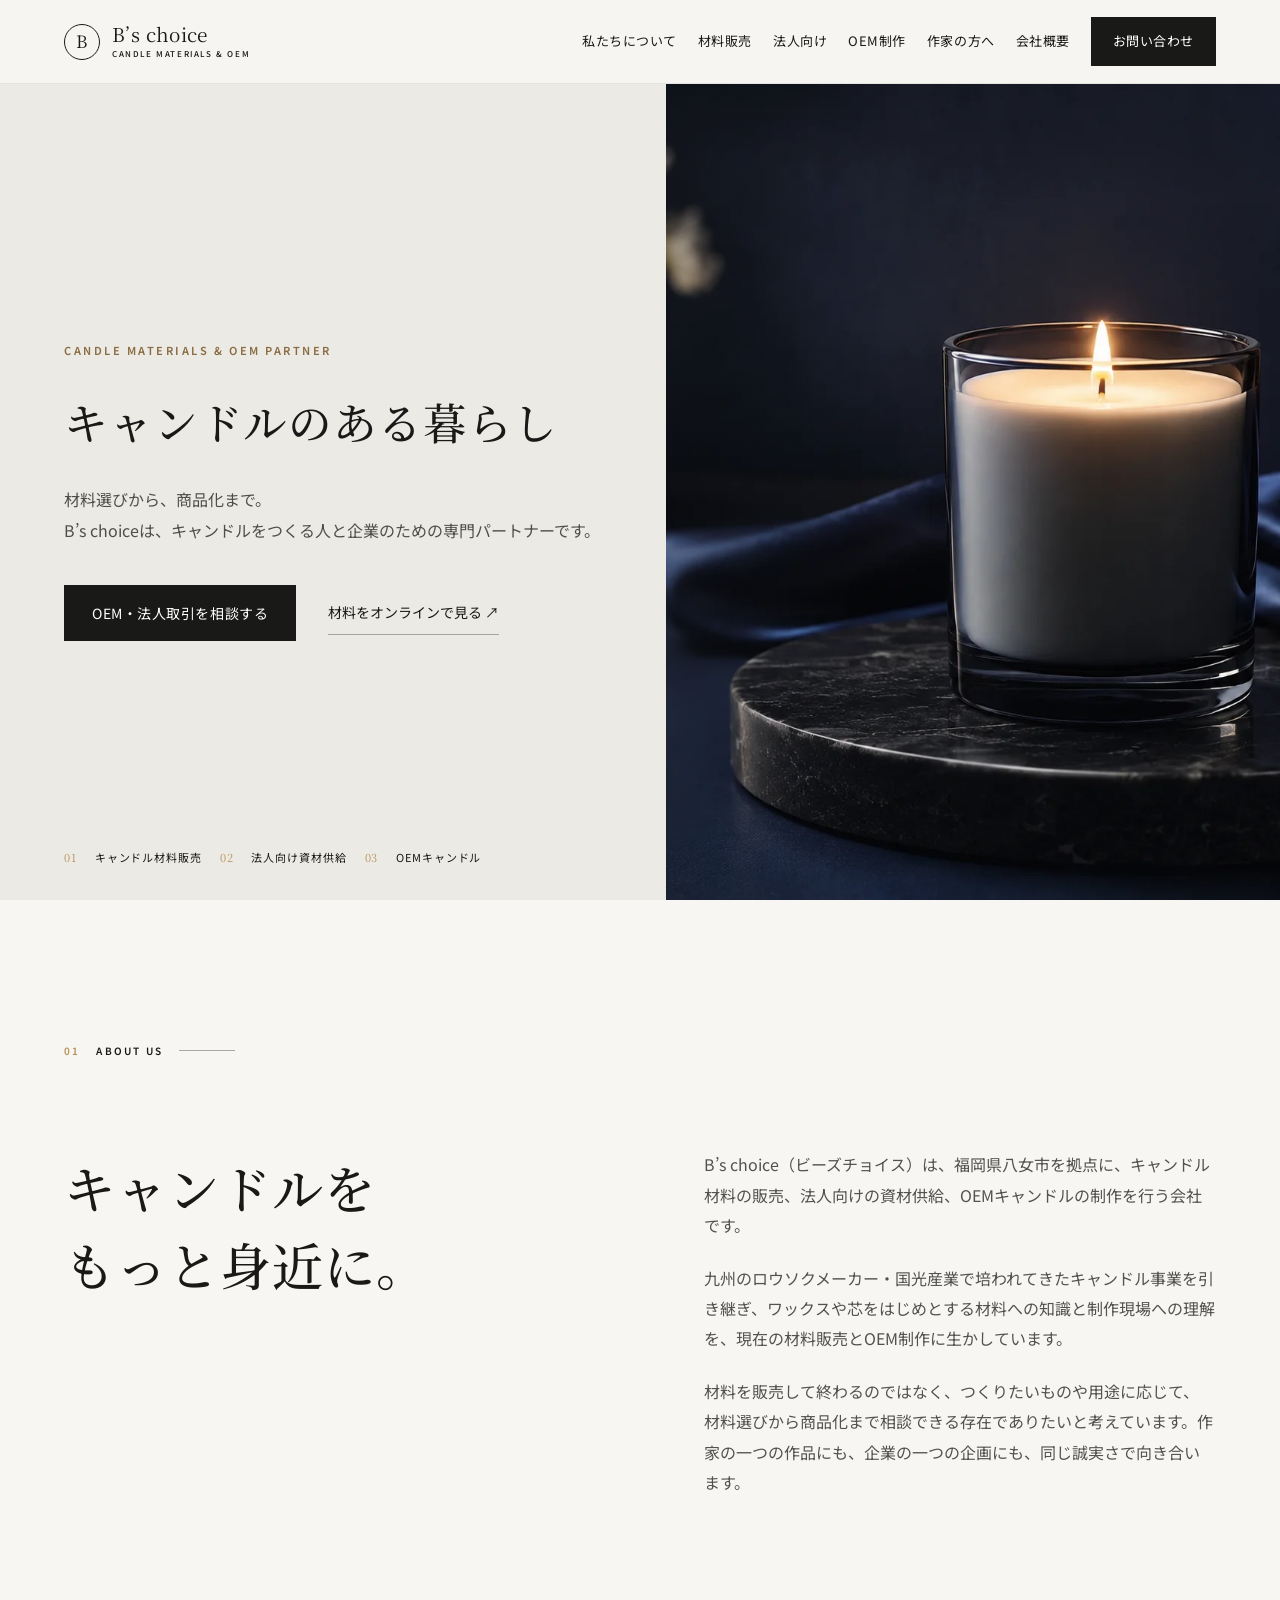
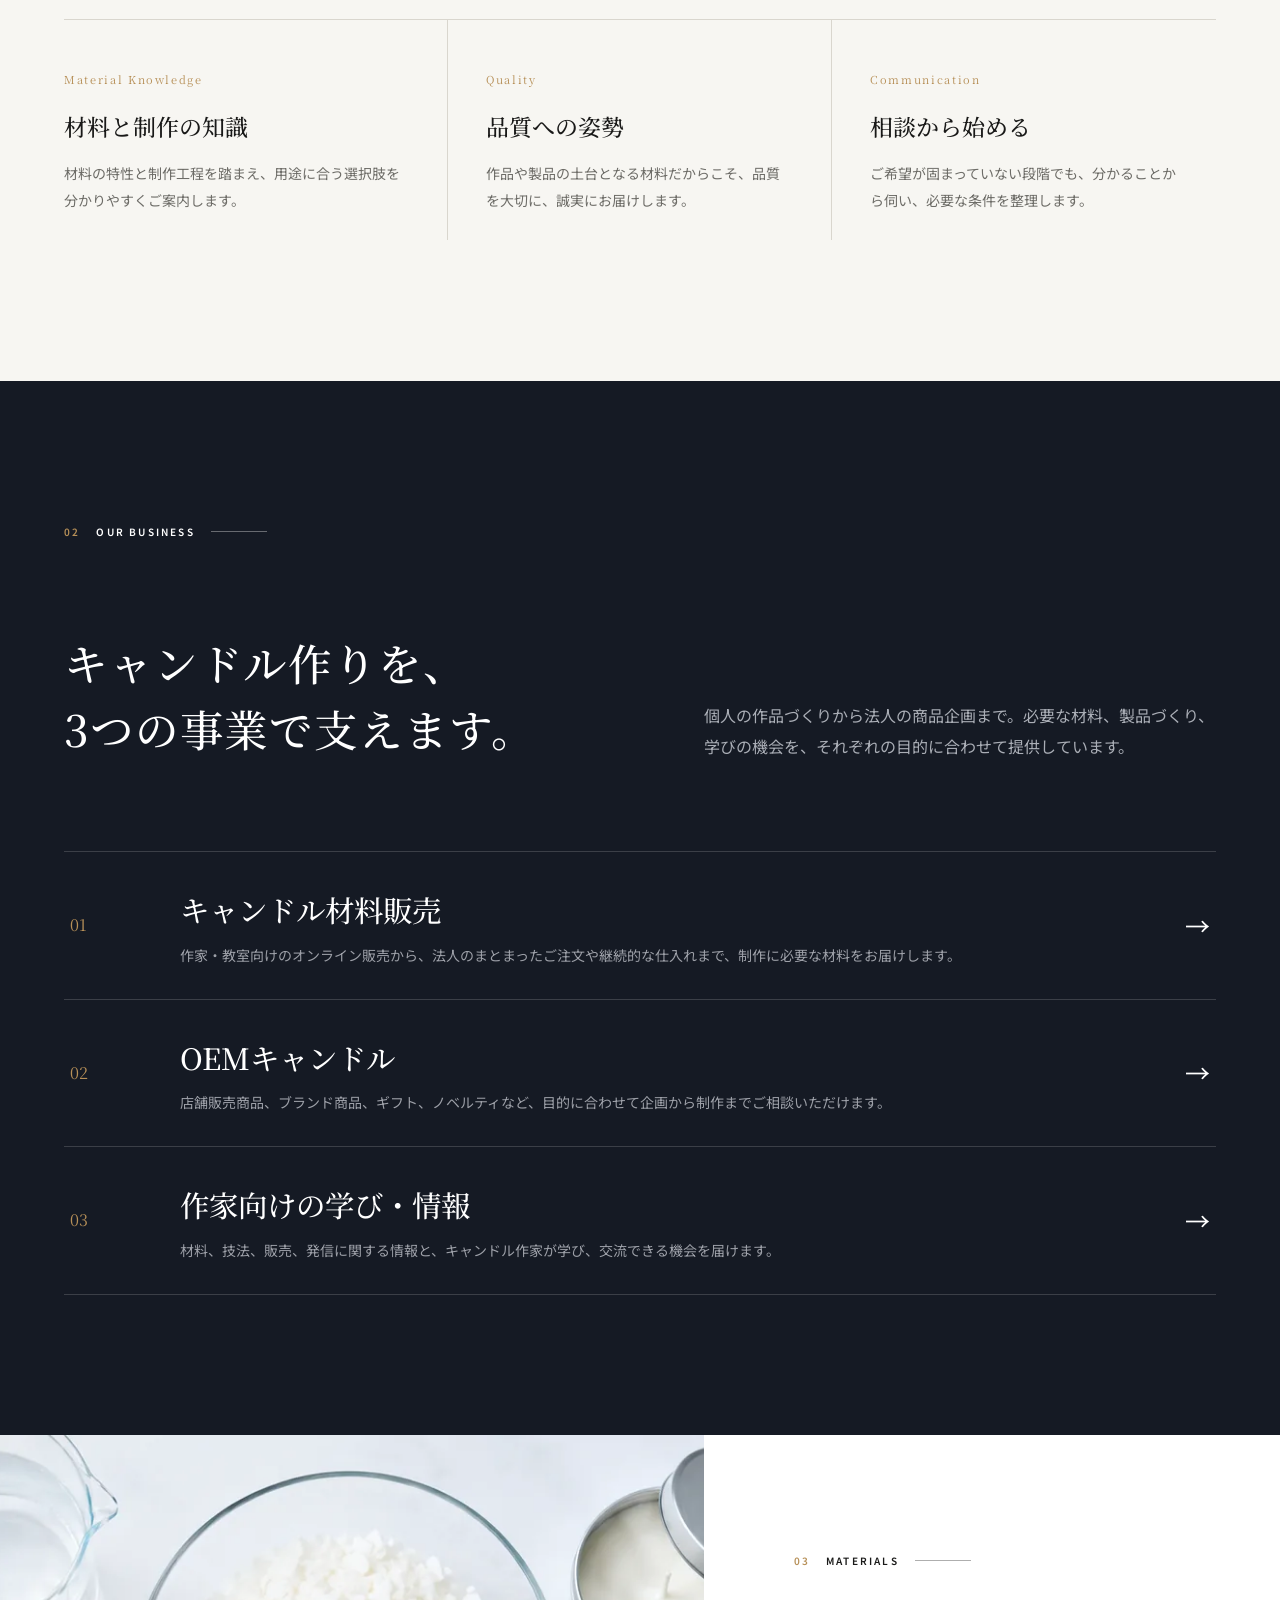
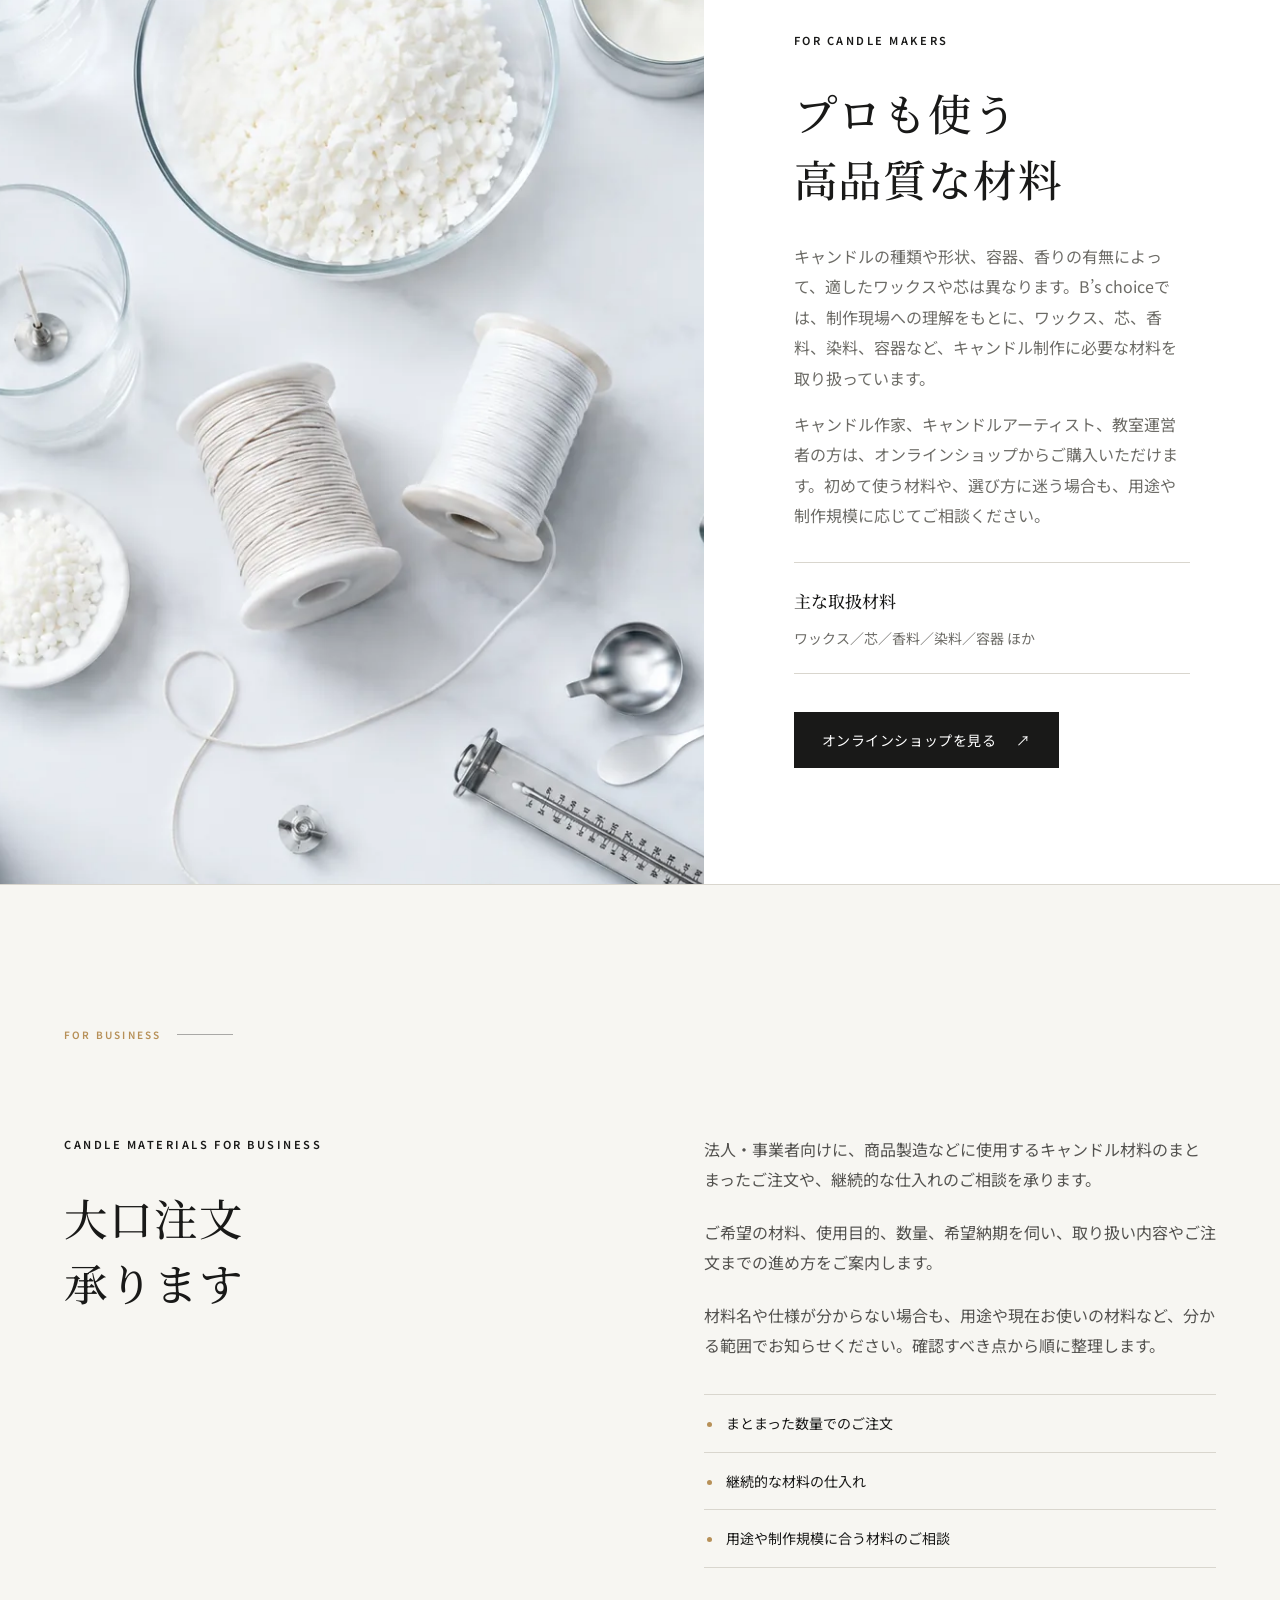
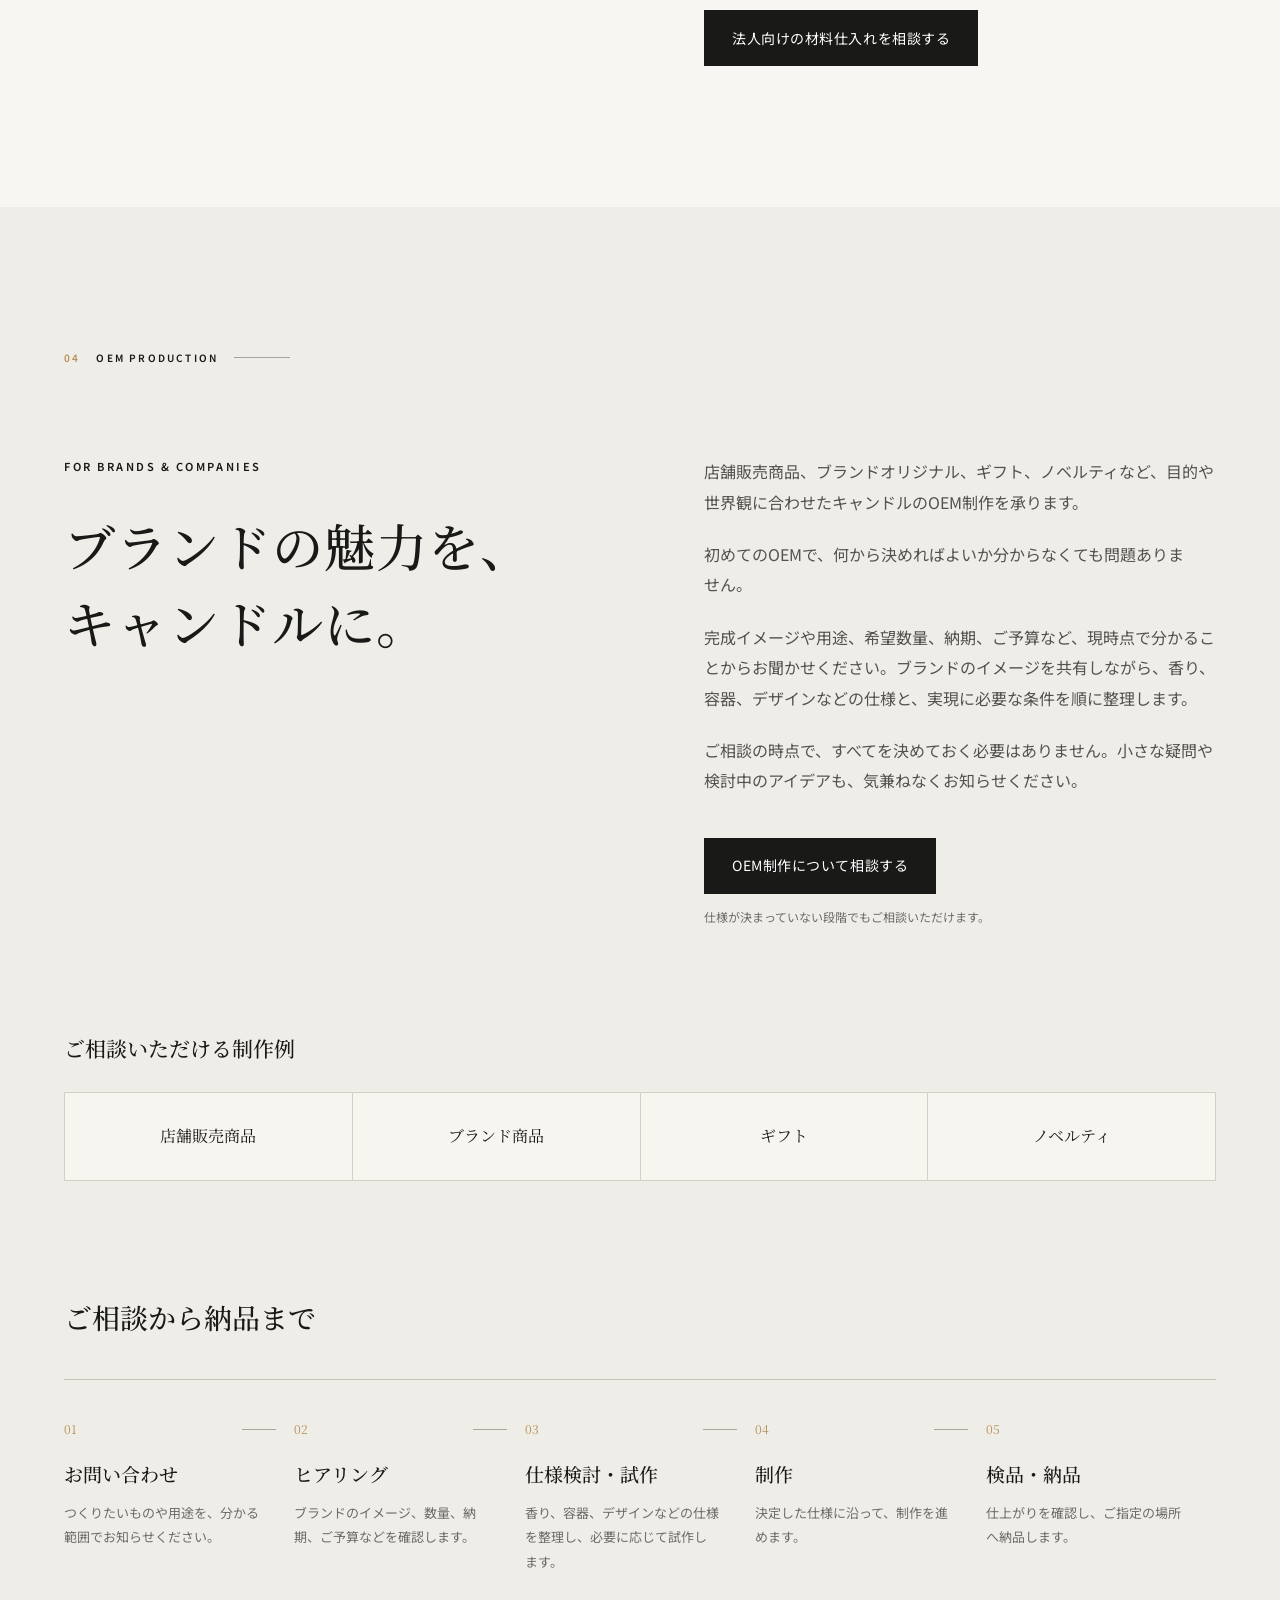
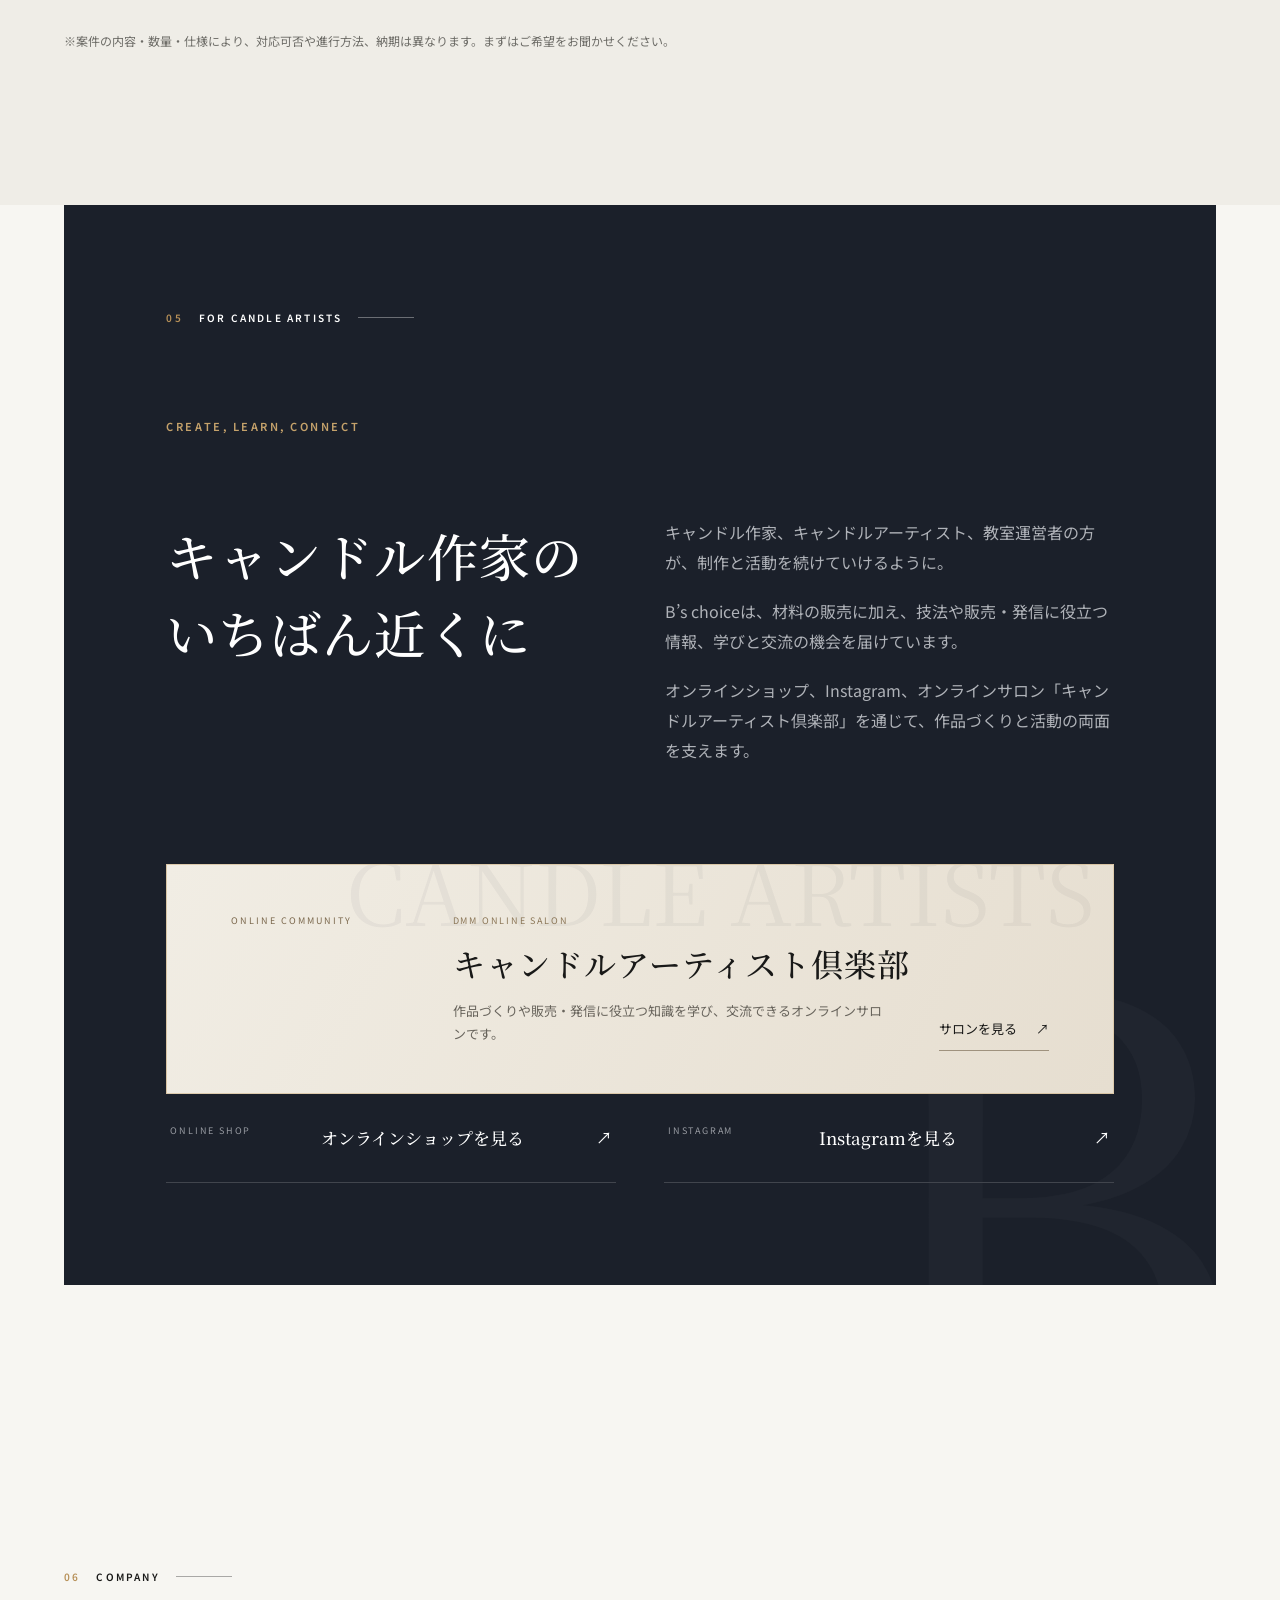
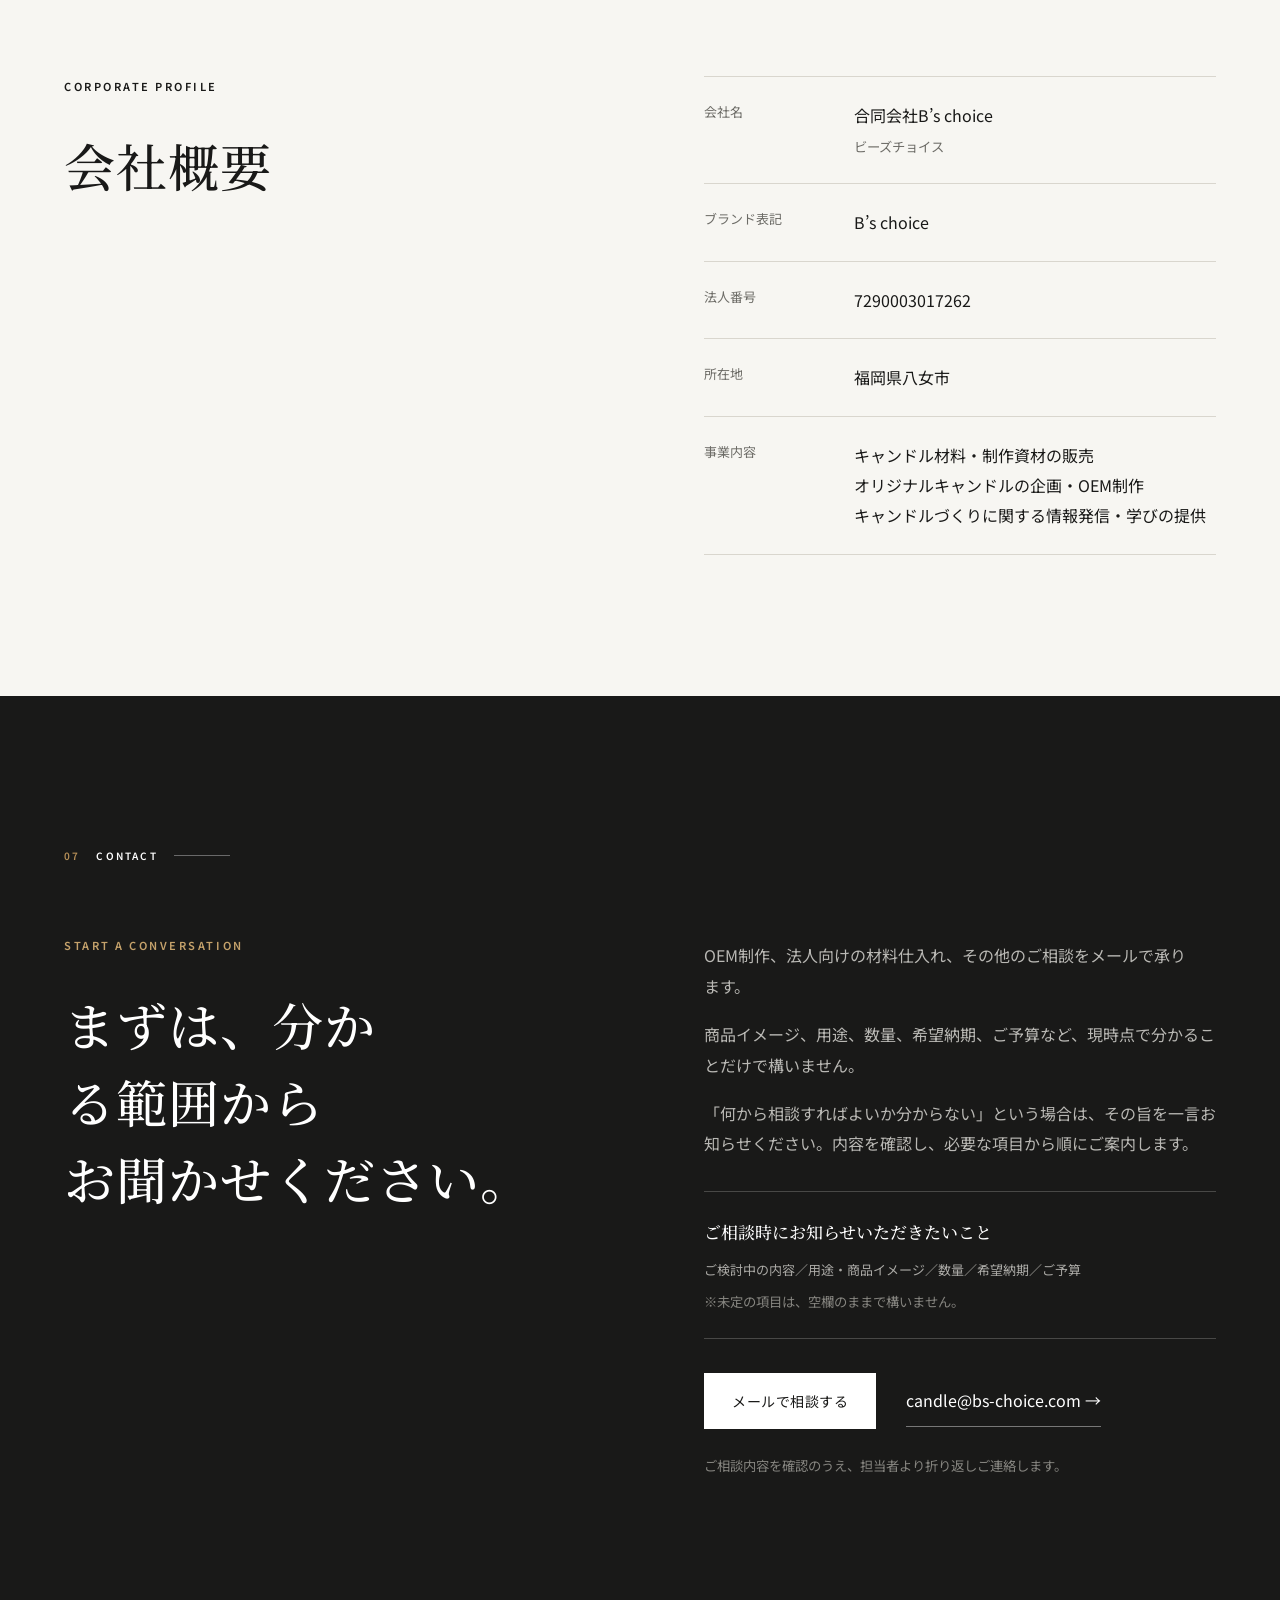
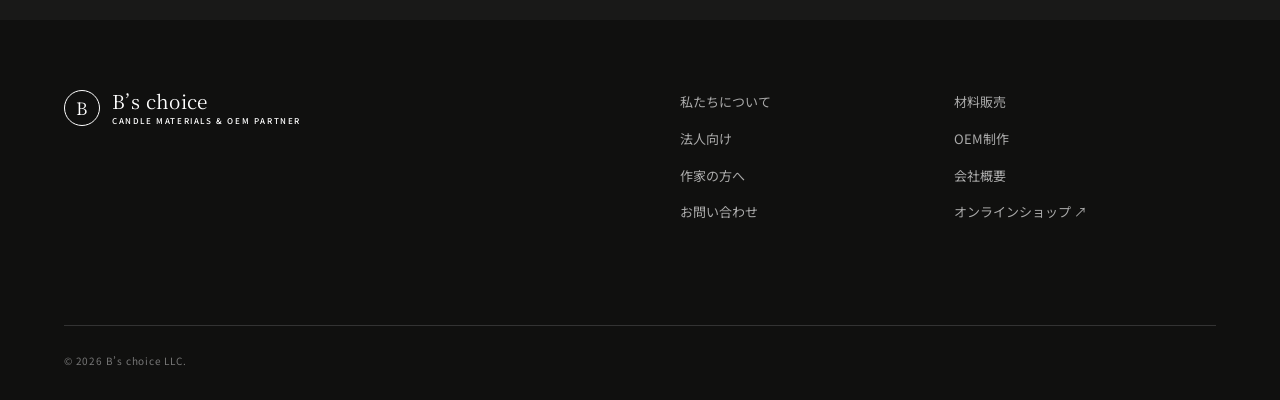
==== commit 4f43b500: "Update OEM section headline" ====
--- a/index.html
+++ b/index.html
@@ -87,7 +87,7 @@
 
     <section class="oem section" id="oem">
       <div class="section-label"><span>04</span> OEM PRODUCTION</div>
-      <div class="oem-top"><div><p class="kicker">FOR BRANDS &amp; COMPANIES</p><h2>ブランドらしさを、<br>キャンドルという商品へ。</h2></div><div class="body-copy"><p>店舗販売商品、ブランドオリジナル、ギフト、ノベルティなど、目的や世界観に合わせたキャンドルのOEM制作を承ります。</p><p>初めてのOEMで、何から決めればよいか分からなくても問題ありません。</p><p>完成イメージや用途、希望数量、納期、ご予算など、現時点で分かることからお聞かせください。ブランドのイメージを共有しながら、香り、容器、デザインなどの仕様と、実現に必要な条件を順に整理します。</p><p>ご相談の時点で、すべてを決めておく必要はありません。小さな疑問や検討中のアイデアも、気兼ねなくお知らせください。</p><a class="button primary" href="mailto:candle@bs-choice.com?subject=OEM%E5%88%B6%E4%BD%9C%E3%81%AE%E3%81%94%E7%9B%B8%E8%AB%87&amp;body=%E3%80%90%E4%BC%9A%E7%A4%BE%E5%90%8D%E3%83%BB%E3%83%96%E3%83%A9%E3%83%B3%E3%83%89%E5%90%8D%E3%80%91%0A%0A%E3%80%90%E5%88%B6%E4%BD%9C%E3%81%97%E3%81%9F%E3%81%84%E3%82%82%E3%81%AE%E3%83%BB%E7%94%A8%E9%80%94%E3%80%91%0A%0A%E3%80%90%E5%95%86%E5%93%81%E3%82%A4%E3%83%A1%E3%83%BC%E3%82%B8%E3%80%91%0A%0A%E3%80%90%E4%BA%88%E5%AE%9A%E6%95%B0%E9%87%8F%E3%80%91%0A%0A%E3%80%90%E5%B8%8C%E6%9C%9B%E7%B4%8D%E6%9C%9F%E3%80%91%0A%0A%E3%80%90%E3%81%94%E4%BA%88%E7%AE%97%E3%80%91%0A%0A%E3%80%90%E6%9C%AA%E5%AE%9A%E3%81%AE%E7%82%B9%E3%83%BB%E3%81%9D%E3%81%AE%E4%BB%96%E3%81%AE%E3%81%94%E5%B8%8C%E6%9C%9B%E3%80%91">OEM制作について相談する</a><p class="button-note">仕様が決まっていない段階でもご相談いただけます。</p></div></div>
+      <div class="oem-top"><div><p class="kicker">FOR BRANDS &amp; COMPANIES</p><h2>ブランドの魅力を、<br>キャンドルに。</h2></div><div class="body-copy"><p>店舗販売商品、ブランドオリジナル、ギフト、ノベルティなど、目的や世界観に合わせたキャンドルのOEM制作を承ります。</p><p>初めてのOEMで、何から決めればよいか分からなくても問題ありません。</p><p>完成イメージや用途、希望数量、納期、ご予算など、現時点で分かることからお聞かせください。ブランドのイメージを共有しながら、香り、容器、デザインなどの仕様と、実現に必要な条件を順に整理します。</p><p>ご相談の時点で、すべてを決めておく必要はありません。小さな疑問や検討中のアイデアも、気兼ねなくお知らせください。</p><a class="button primary" href="mailto:candle@bs-choice.com?subject=OEM%E5%88%B6%E4%BD%9C%E3%81%AE%E3%81%94%E7%9B%B8%E8%AB%87&amp;body=%E3%80%90%E4%BC%9A%E7%A4%BE%E5%90%8D%E3%83%BB%E3%83%96%E3%83%A9%E3%83%B3%E3%83%89%E5%90%8D%E3%80%91%0A%0A%E3%80%90%E5%88%B6%E4%BD%9C%E3%81%97%E3%81%9F%E3%81%84%E3%82%82%E3%81%AE%E3%83%BB%E7%94%A8%E9%80%94%E3%80%91%0A%0A%E3%80%90%E5%95%86%E5%93%81%E3%82%A4%E3%83%A1%E3%83%BC%E3%82%B8%E3%80%91%0A%0A%E3%80%90%E4%BA%88%E5%AE%9A%E6%95%B0%E9%87%8F%E3%80%91%0A%0A%E3%80%90%E5%B8%8C%E6%9C%9B%E7%B4%8D%E6%9C%9F%E3%80%91%0A%0A%E3%80%90%E3%81%94%E4%BA%88%E7%AE%97%E3%80%91%0A%0A%E3%80%90%E6%9C%AA%E5%AE%9A%E3%81%AE%E7%82%B9%E3%83%BB%E3%81%9D%E3%81%AE%E4%BB%96%E3%81%AE%E3%81%94%E5%B8%8C%E6%9C%9B%E3%80%91">OEM制作について相談する</a><p class="button-note">仕様が決まっていない段階でもご相談いただけます。</p></div></div>
       <h3 class="use-cases-heading">ご相談いただける制作例</h3>
       <div class="use-cases"><p>店舗販売商品</p><p>ブランド商品</p><p>ギフト</p><p>ノベルティ</p></div>
       <div class="process-wrap"><h3>ご相談から納品まで</h3><ol class="process"><li><span>01</span><h4>お問い合わせ</h4><p>つくりたいものや用途を、分かる範囲でお知らせください。</p></li><li><span>02</span><h4>ヒアリング</h4><p>ブランドのイメージ、数量、納期、ご予算などを確認します。</p></li><li><span>03</span><h4>仕様検討・試作</h4><p>香り、容器、デザインなどの仕様を整理し、必要に応じて試作します。</p></li><li><span>04</span><h4>制作</h4><p>決定した仕様に沿って、制作を進めます。</p></li><li><span>05</span><h4>検品・納品</h4><p>仕上がりを確認し、ご指定の場所へ納品します。</p></li></ol><p class="process-note">※案件の内容・数量・仕様により、対応可否や進行方法、納期は異なります。まずはご希望をお聞かせください。</p></div>
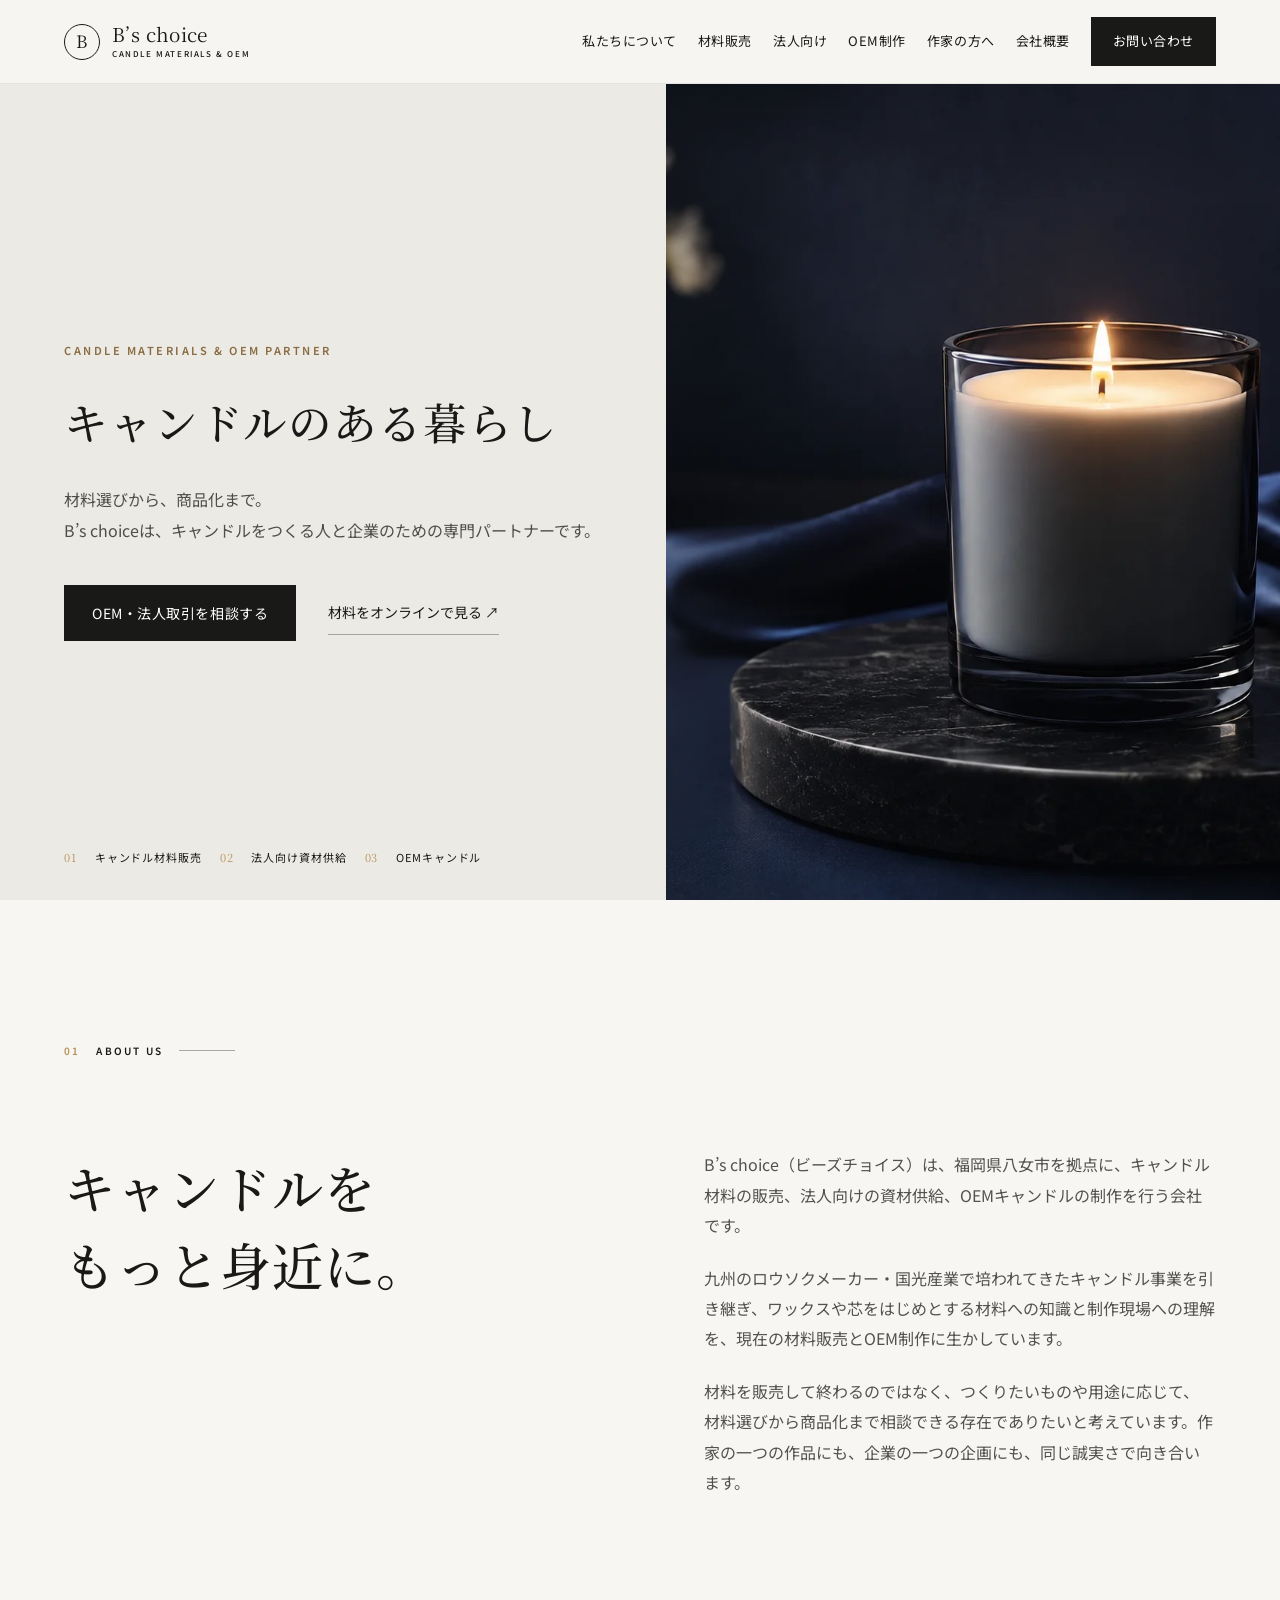
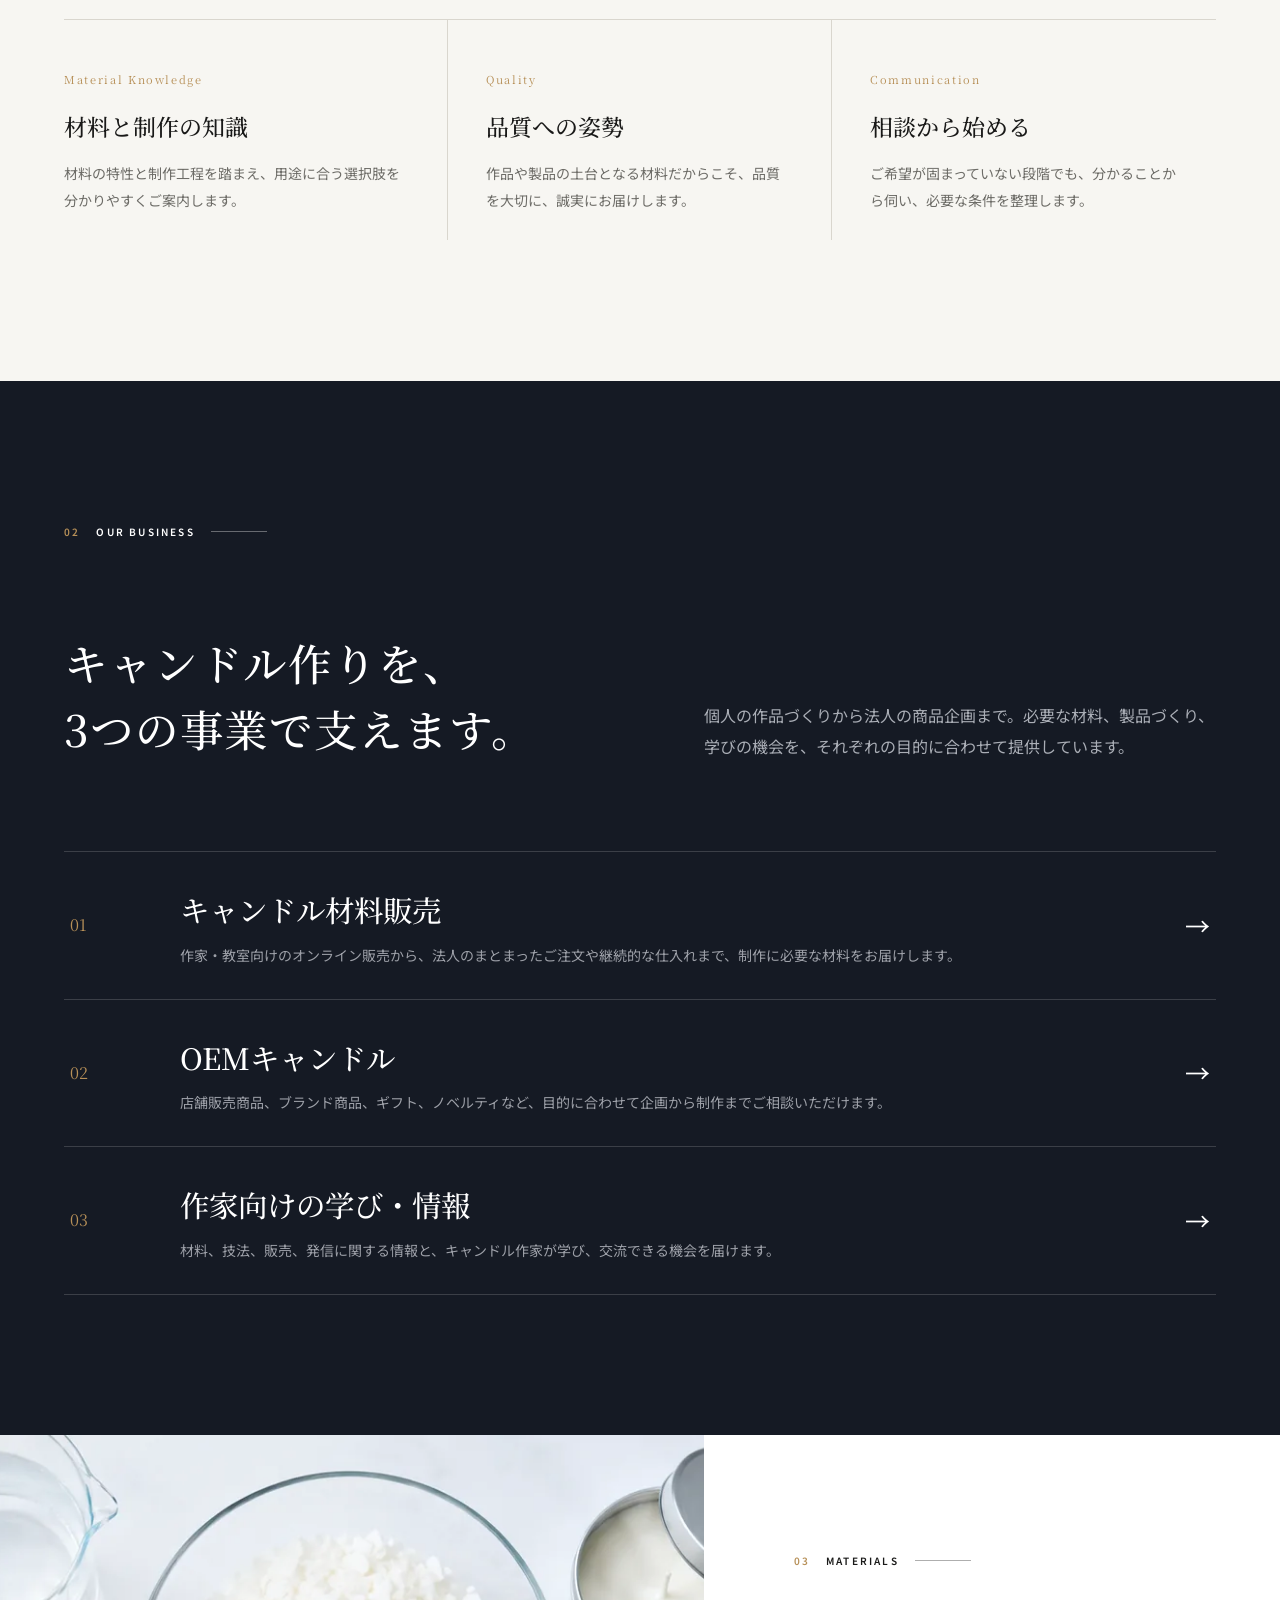
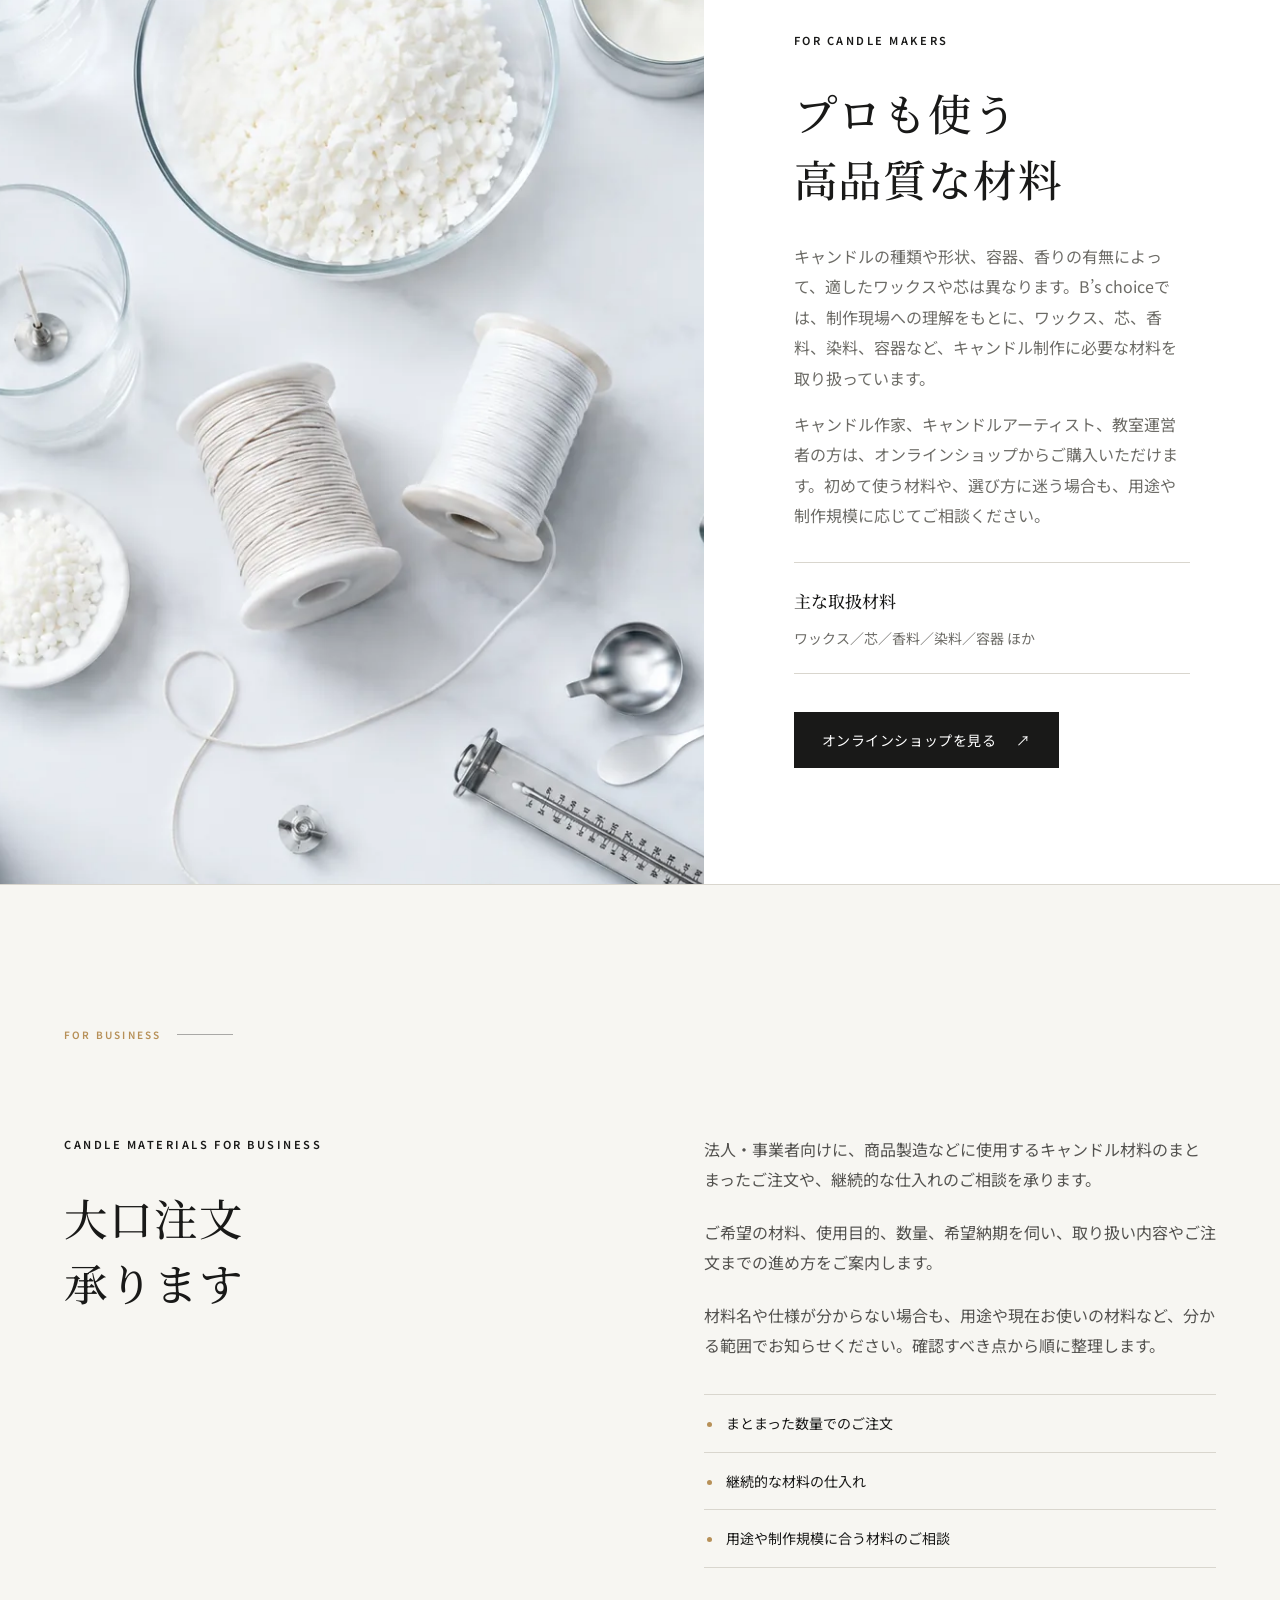
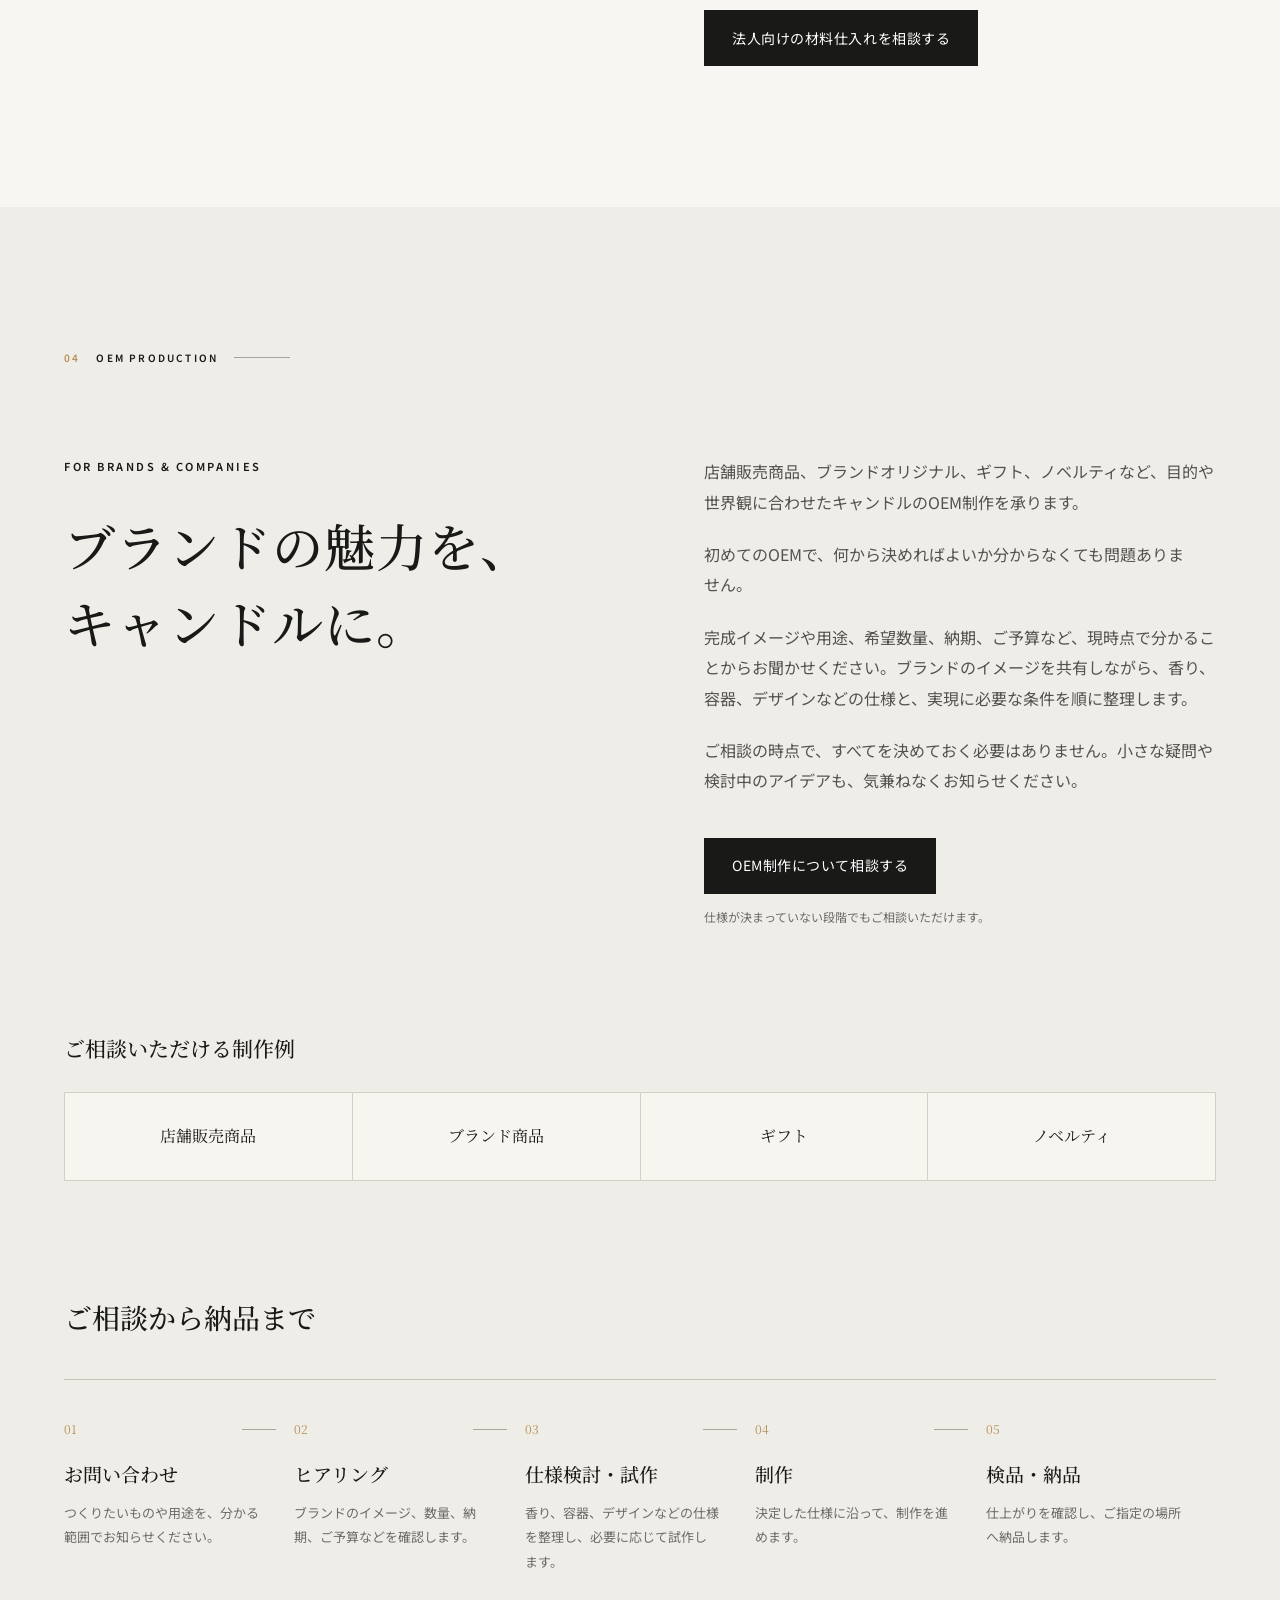
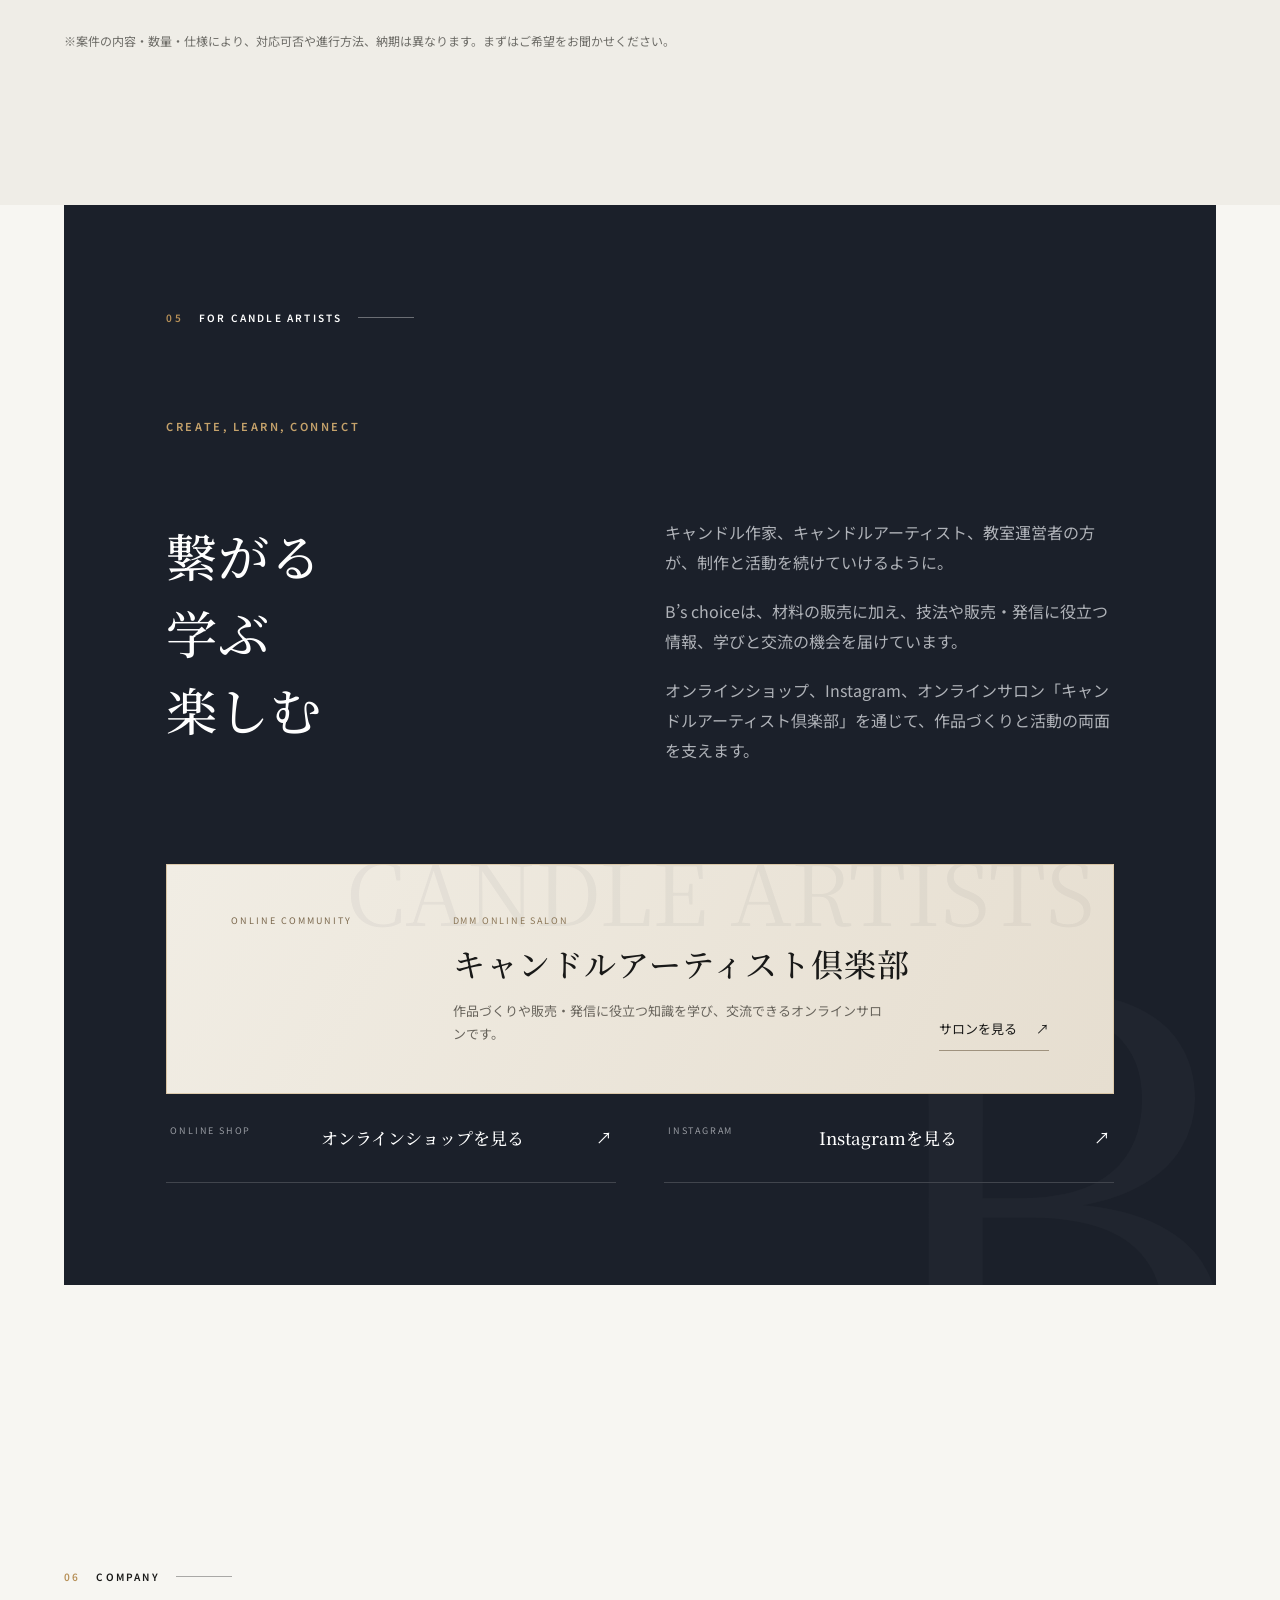
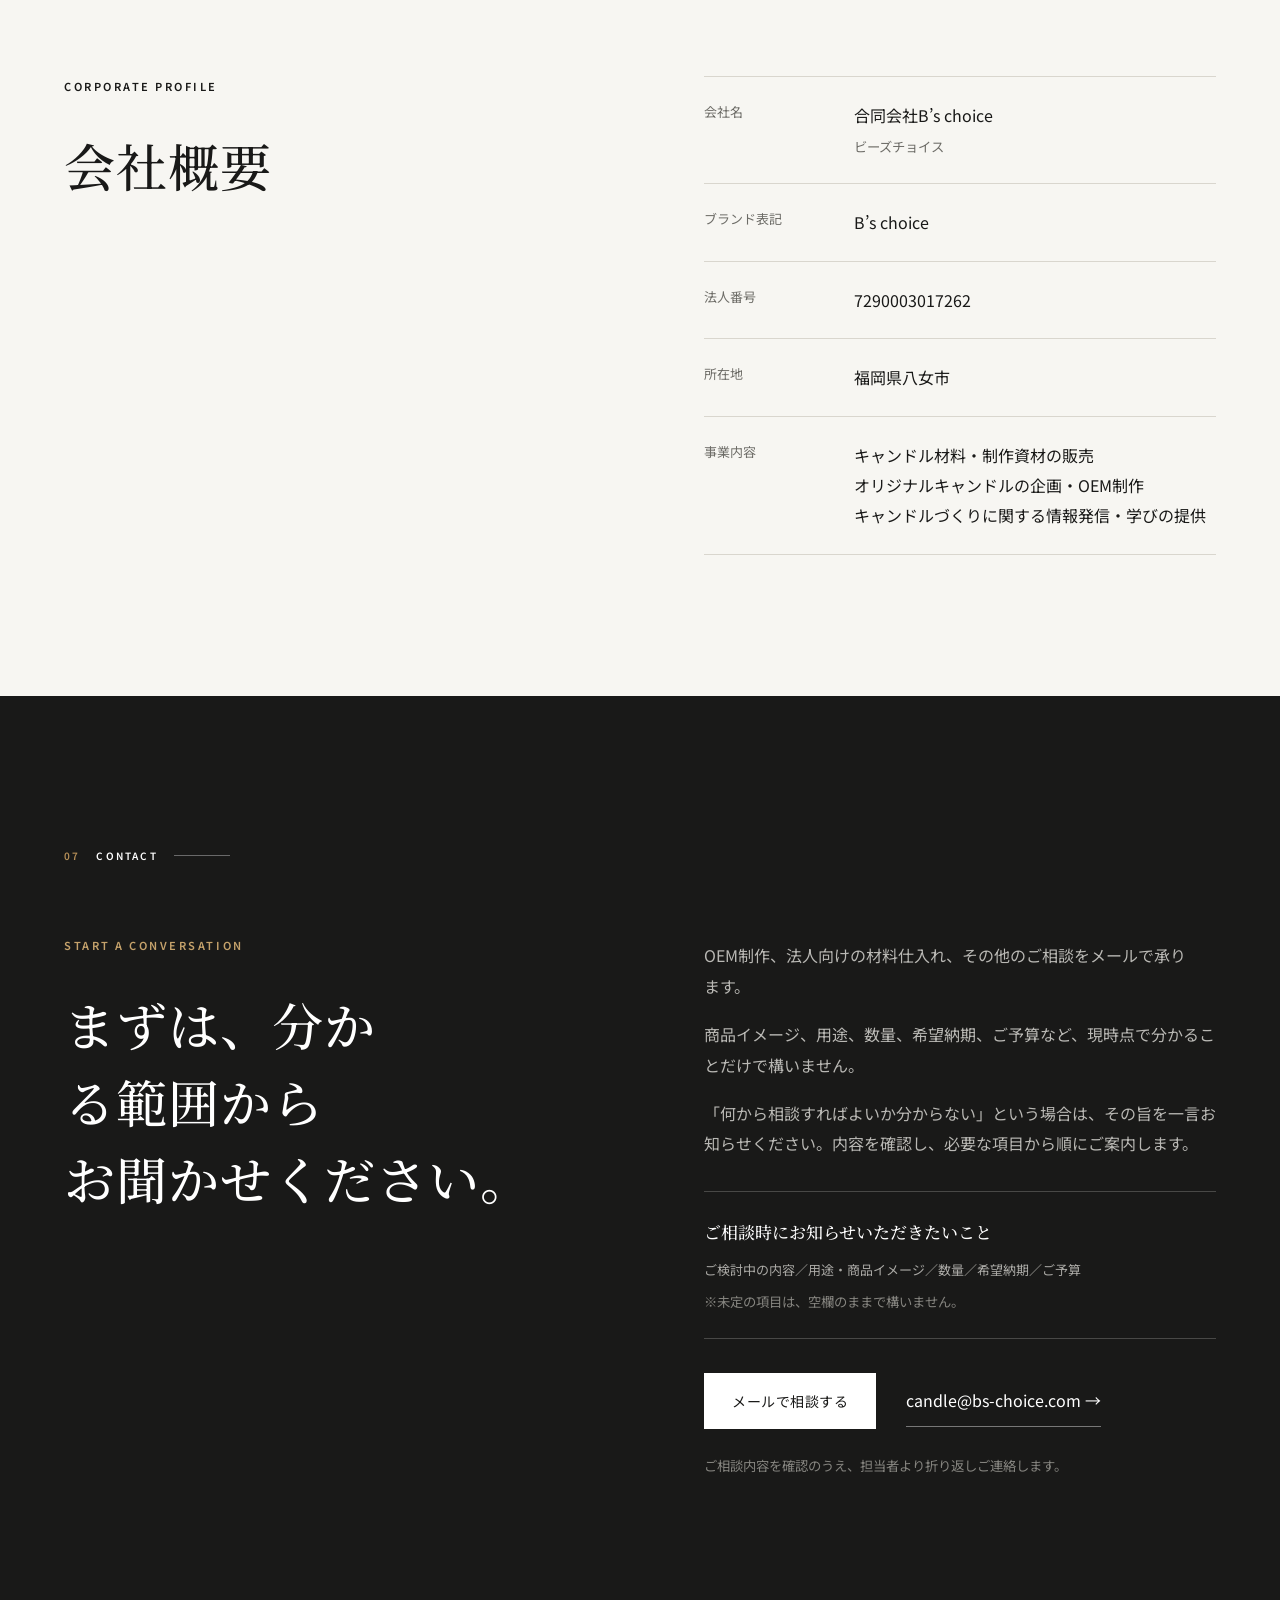
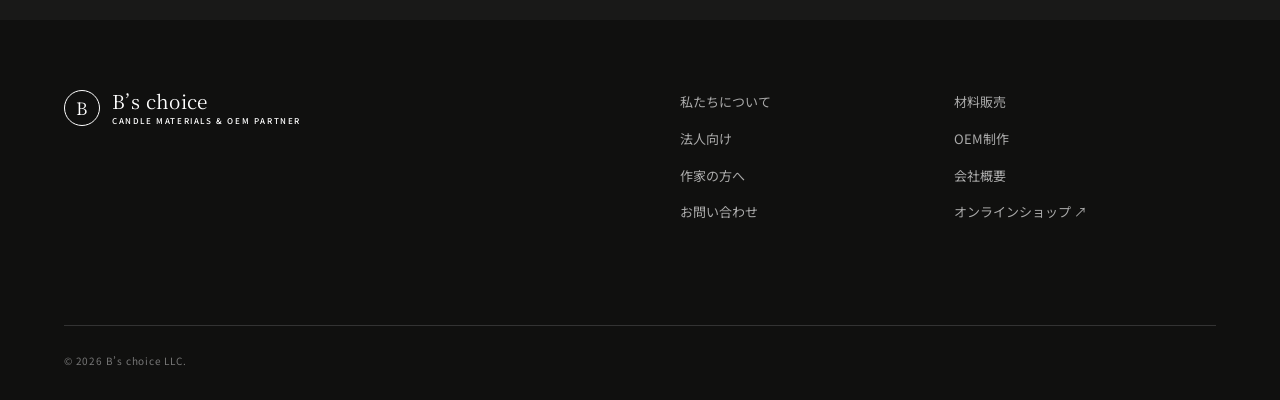
==== commit cf5f707b: "Update artist section headline" ====
--- a/index.html
+++ b/index.html
@@ -96,7 +96,7 @@
     <section class="artists section" id="artists">
       <div class="artist-panel">
         <div class="section-label light"><span>05</span> FOR CANDLE ARTISTS</div>
-        <div class="artist-copy"><p class="kicker gold">CREATE, LEARN, CONNECT</p><h2>キャンドル作家の<br>いちばん近くに</h2><div><p>キャンドル作家、キャンドルアーティスト、教室運営者の方が、制作と活動を続けていけるように。</p><p>B’s choiceは、材料の販売に加え、技法や販売・発信に役立つ情報、学びと交流の機会を届けています。</p><p>オンラインショップ、Instagram、オンラインサロン「キャンドルアーティスト倶楽部」を通じて、作品づくりと活動の両面を支えます。</p></div></div>
+        <div class="artist-copy"><p class="kicker gold">CREATE, LEARN, CONNECT</p><h2>繋がる<br>学ぶ<br>楽しむ</h2><div><p>キャンドル作家、キャンドルアーティスト、教室運営者の方が、制作と活動を続けていけるように。</p><p>B’s choiceは、材料の販売に加え、技法や販売・発信に役立つ情報、学びと交流の機会を届けています。</p><p>オンラインショップ、Instagram、オンラインサロン「キャンドルアーティスト倶楽部」を通じて、作品づくりと活動の両面を支えます。</p></div></div>
         <div class="artist-actions">
           <a class="community-banner" href="https://lounge.dmm.com/detail/5691/" target="_blank" rel="noopener" aria-label="キャンドルアーティスト倶楽部をDMMオンラインサロンで見る">
             <span class="community-type">ONLINE COMMUNITY</span>
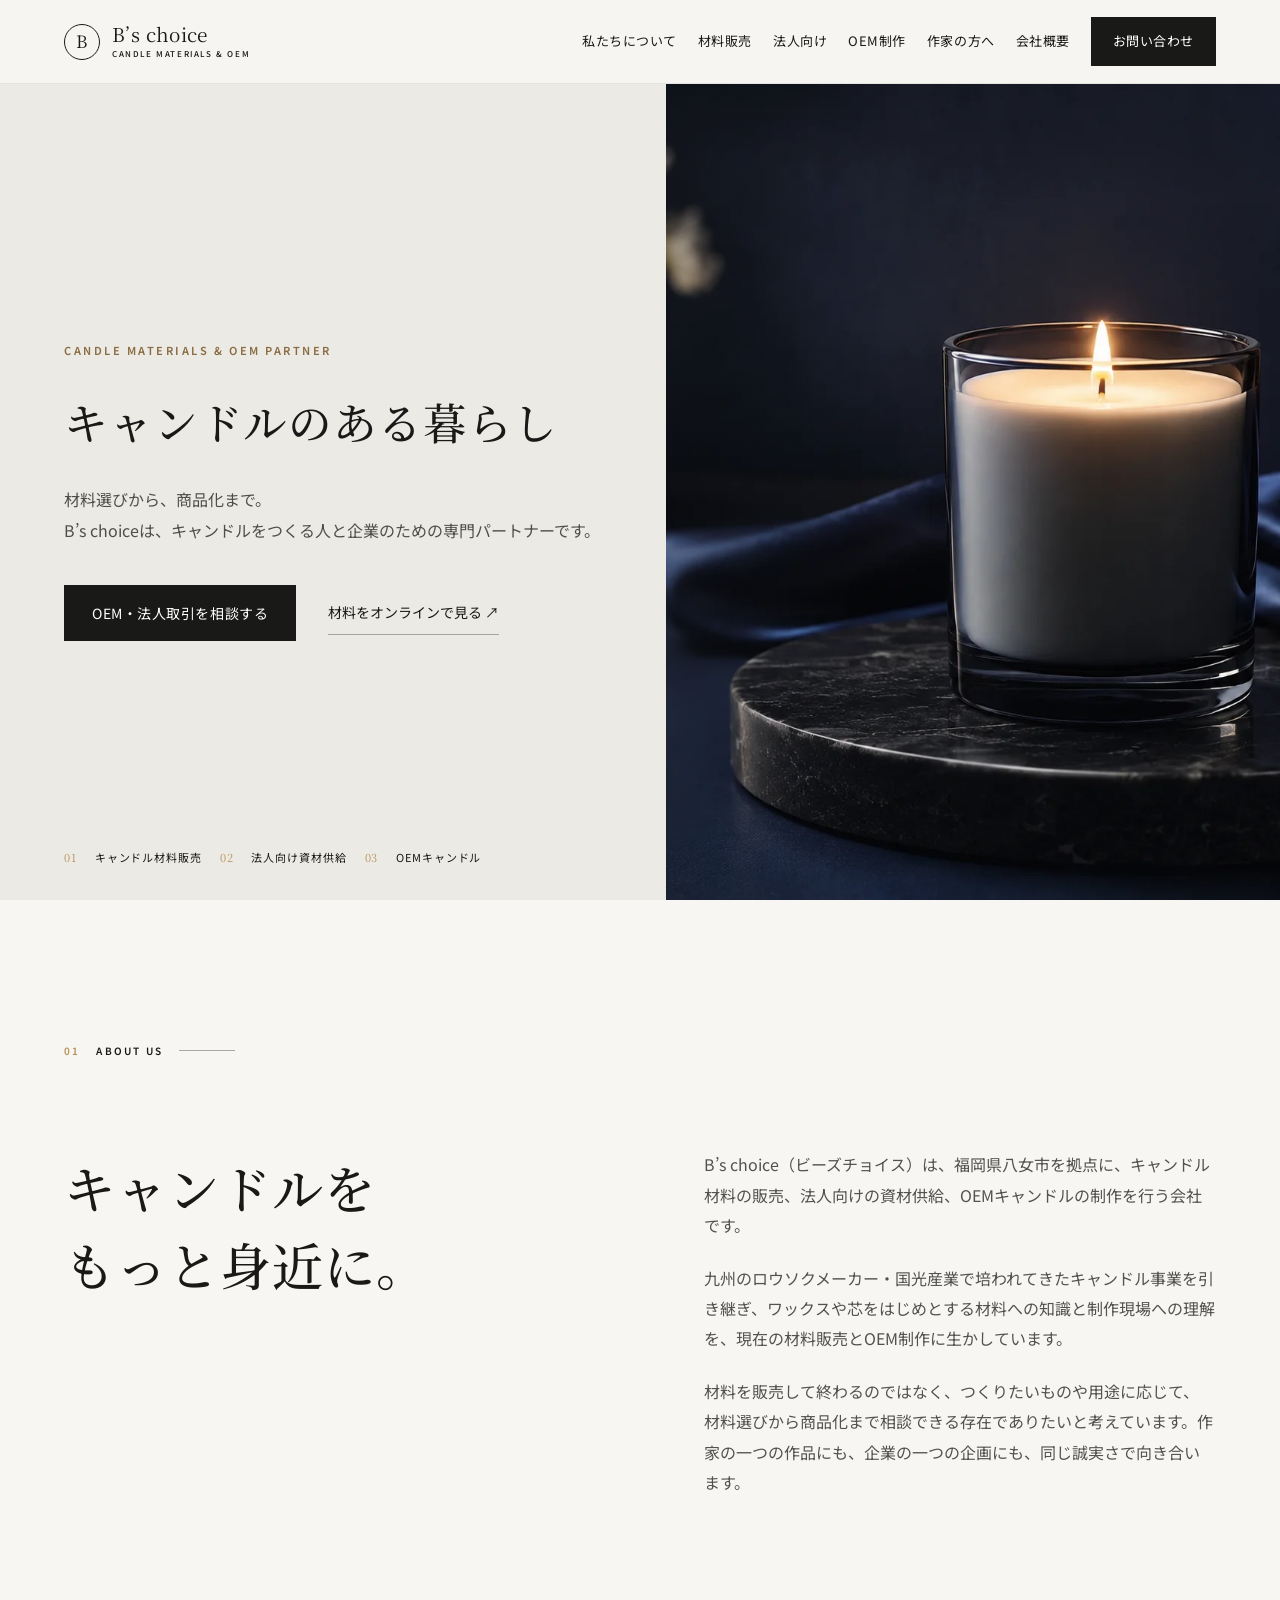
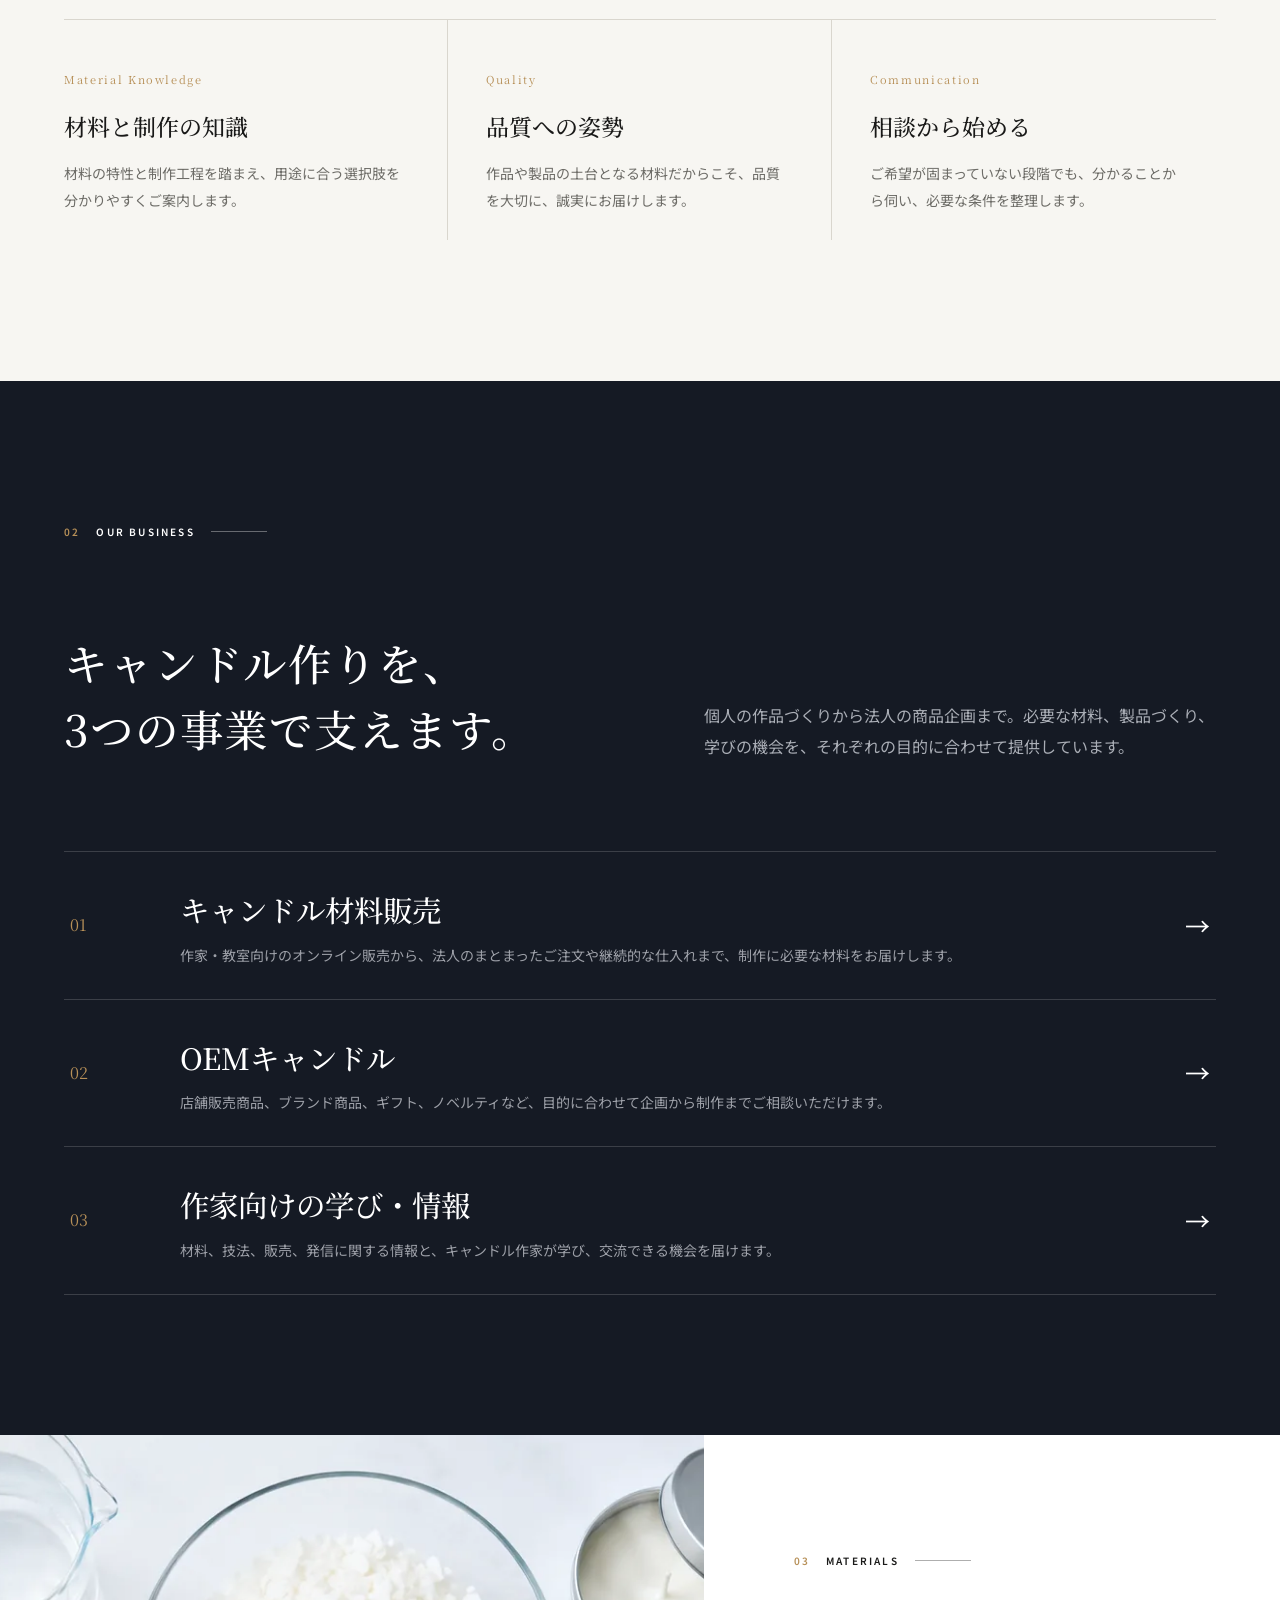
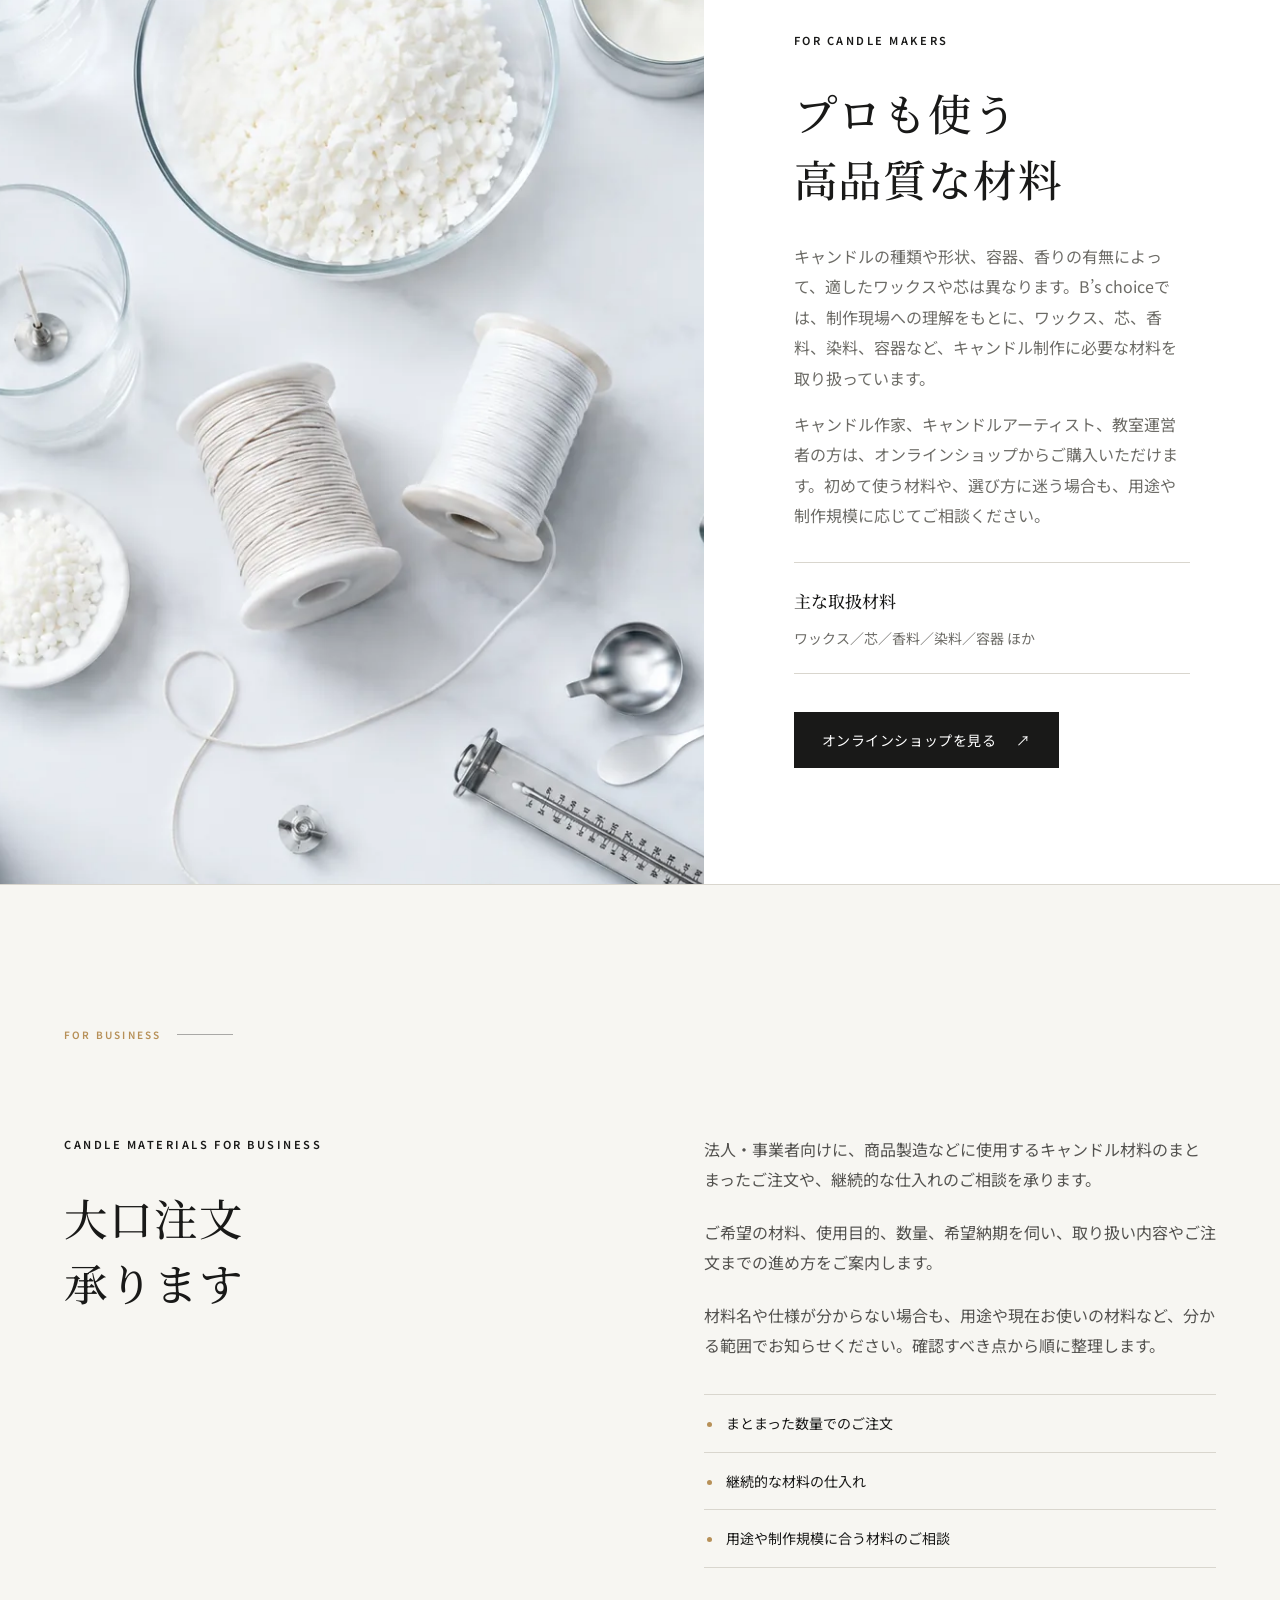
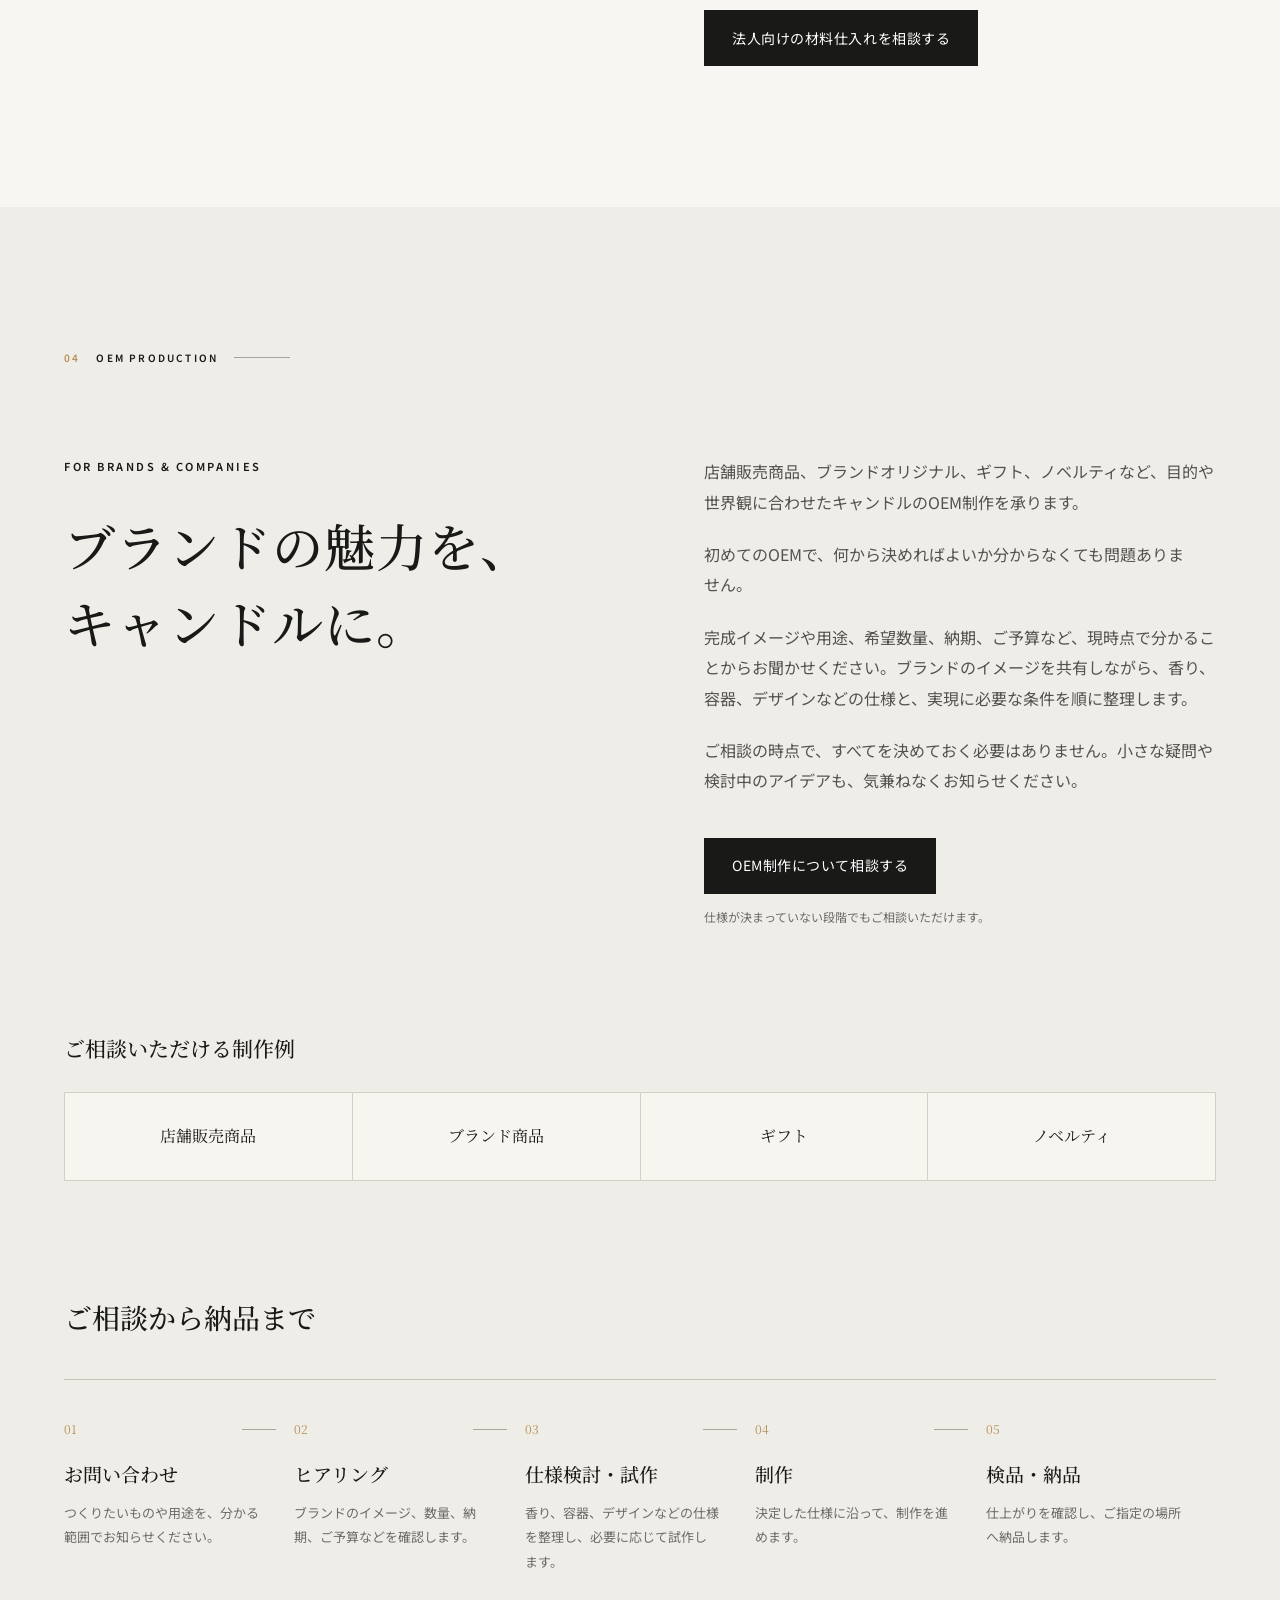
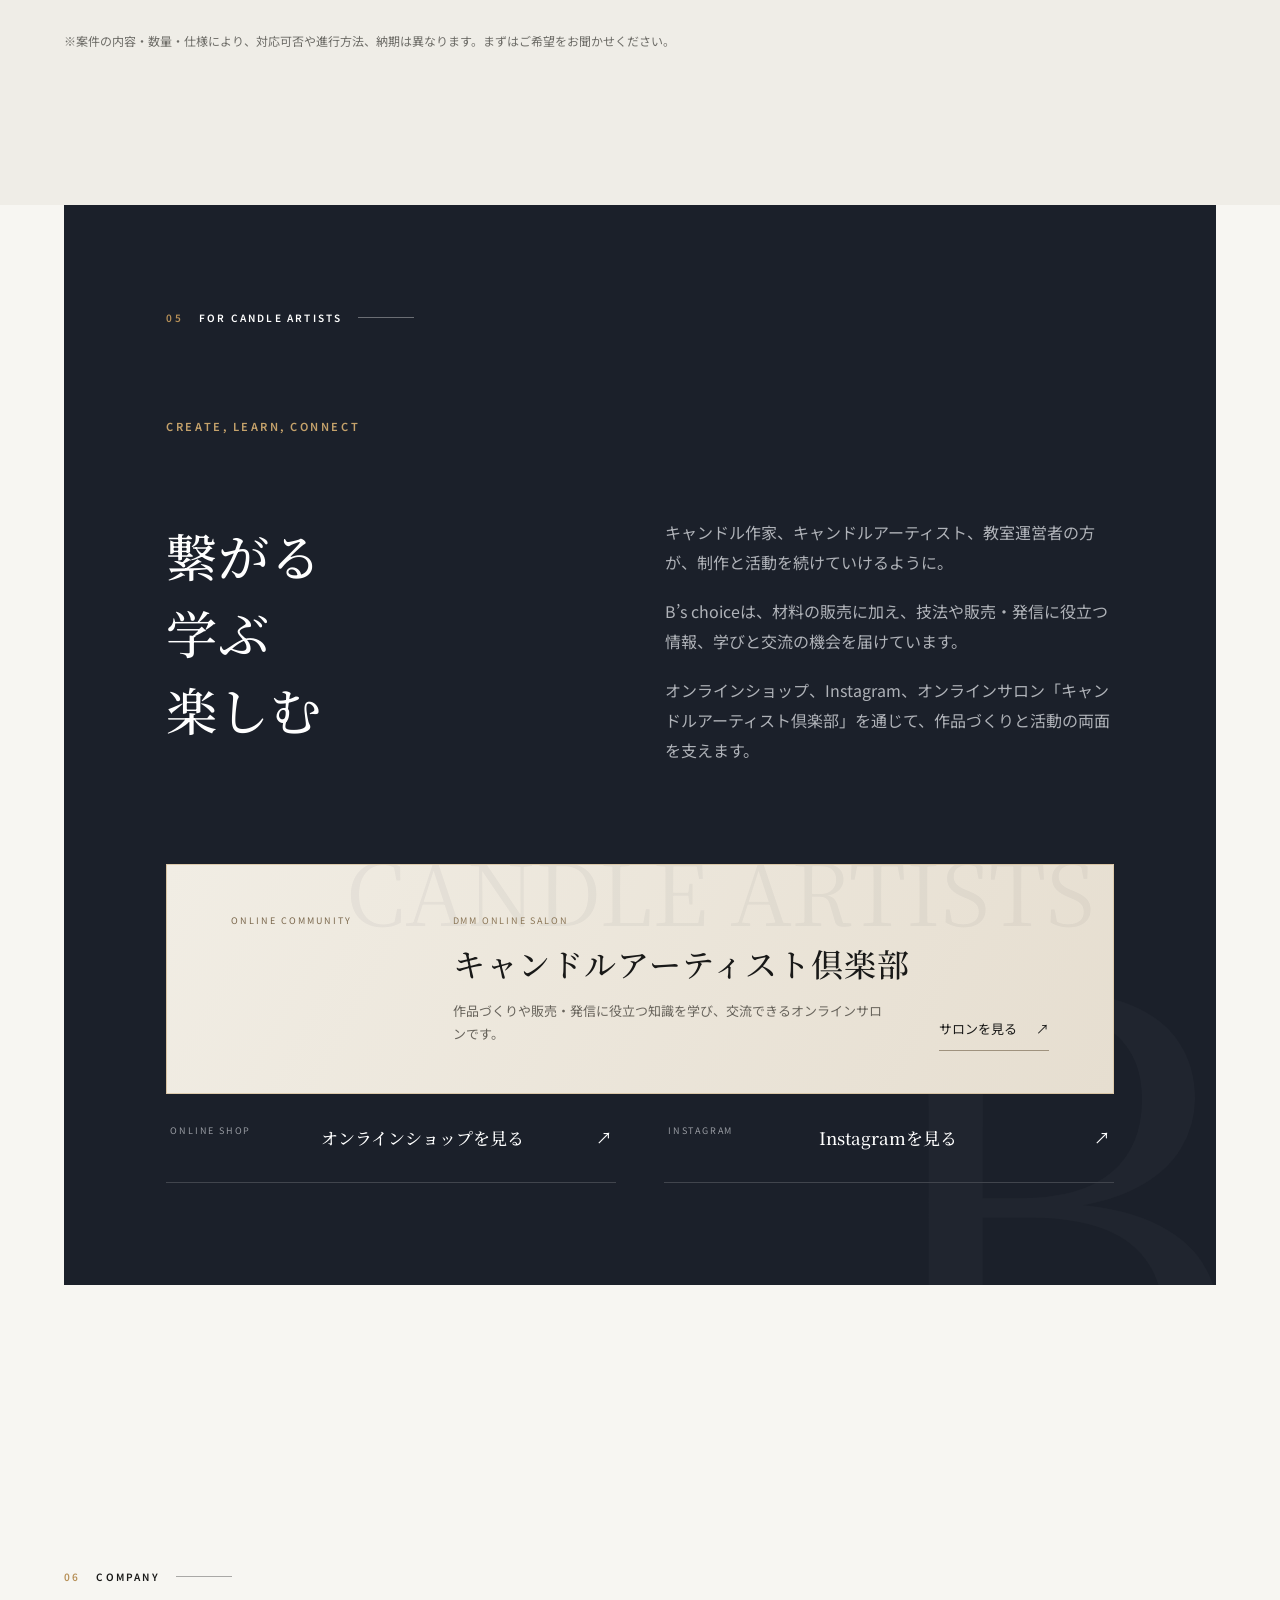
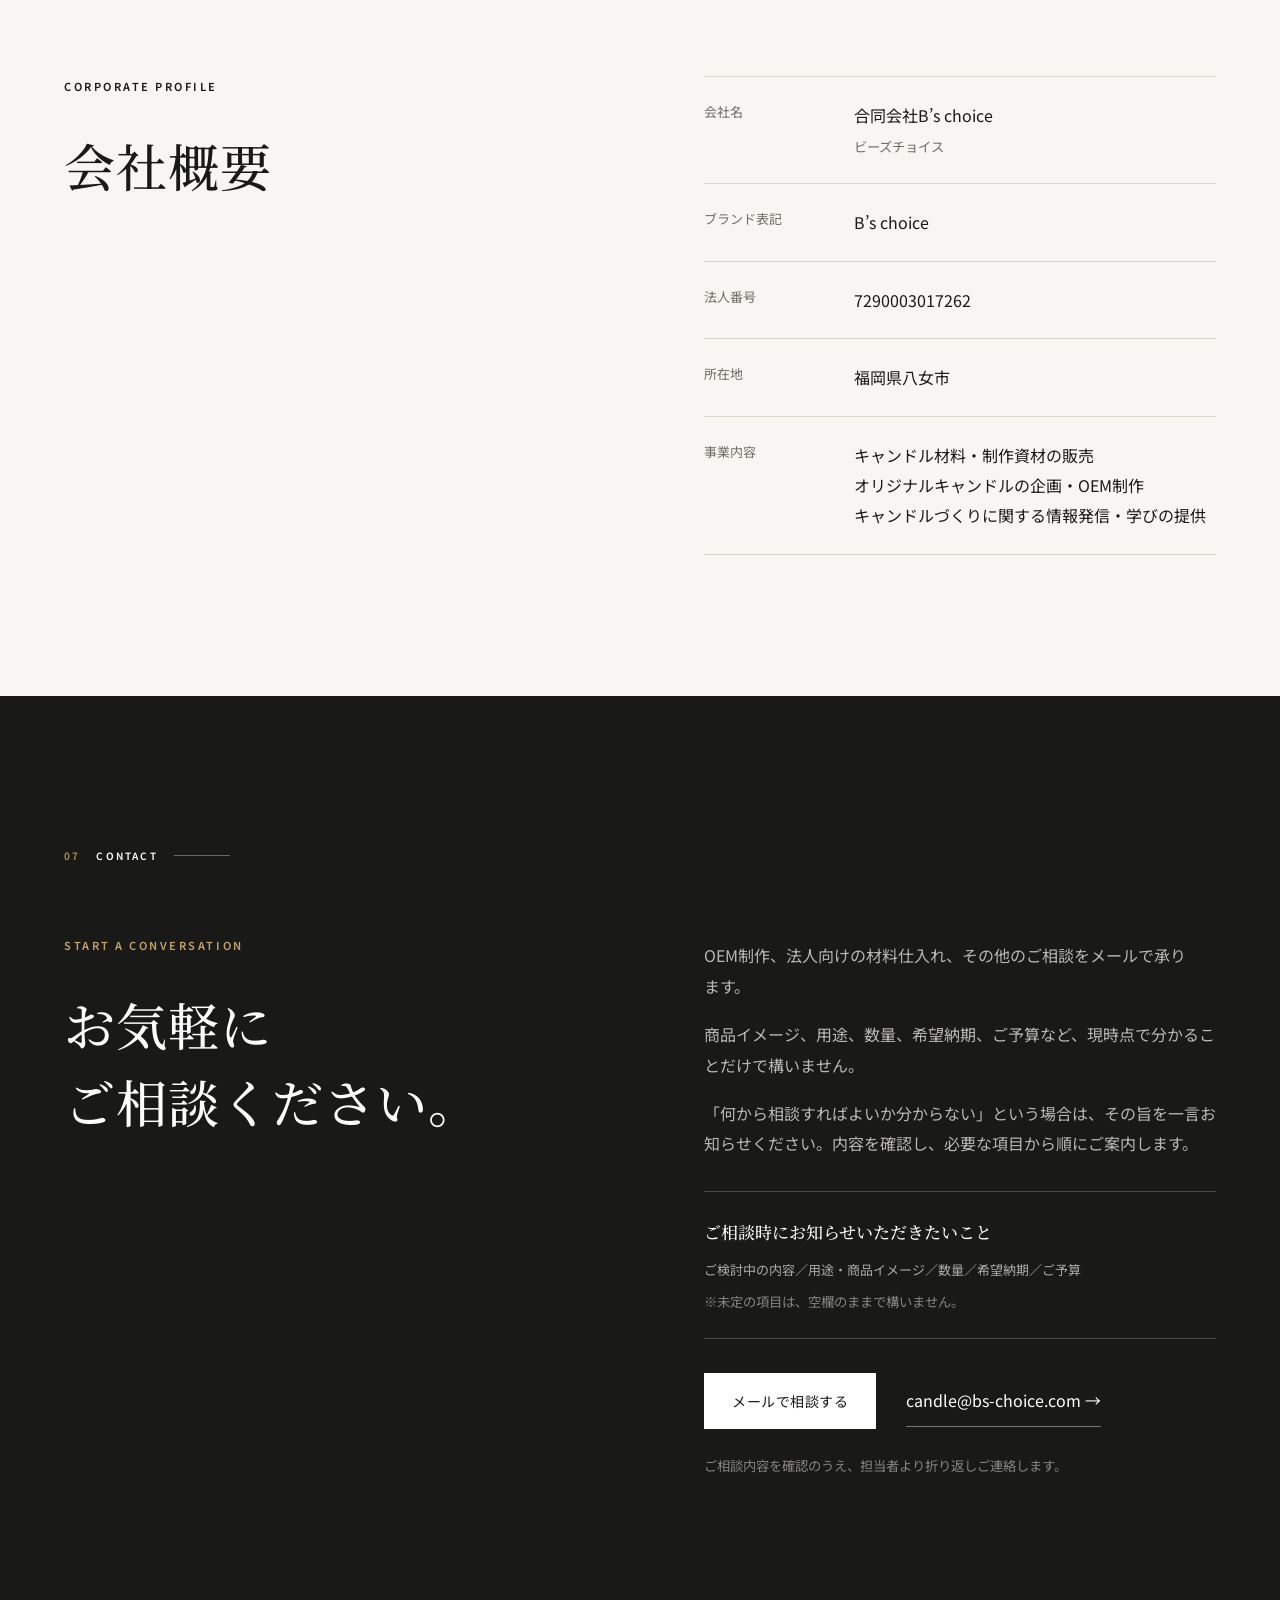
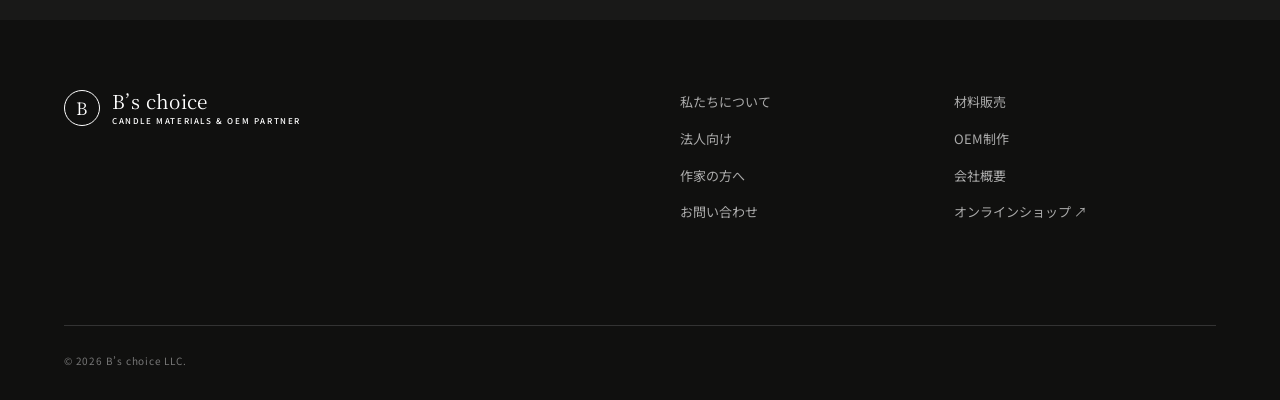
==== commit 8b336887: "Update contact section headline" ====
--- a/index.html
+++ b/index.html
@@ -118,7 +118,7 @@
 
     <section class="contact section" id="contact">
       <p class="section-label light"><span>07</span> CONTACT</p>
-      <div class="contact-grid"><div><p class="kicker gold">START A CONVERSATION</p><h2>まずは、分かる範囲から<br>お聞かせください。</h2></div><div><p>OEM制作、法人向けの材料仕入れ、その他のご相談をメールで承ります。</p><p>商品イメージ、用途、数量、希望納期、ご予算など、現時点で分かることだけで構いません。</p><p>「何から相談すればよいか分からない」という場合は、その旨を一言お知らせください。内容を確認し、必要な項目から順にご案内します。</p><div class="contact-guide"><h3>ご相談時にお知らせいただきたいこと</h3><p>ご検討中の内容／用途・商品イメージ／数量／希望納期／ご予算</p><small>※未定の項目は、空欄のままで構いません。</small></div><div class="contact-actions"><a class="button light-button" href="mailto:candle@bs-choice.com?subject=B%E2%80%99s%20choice%E3%81%B8%E3%81%AE%E3%81%94%E7%9B%B8%E8%AB%87&amp;body=%E3%80%90%E3%81%94%E7%9B%B8%E8%AB%87%E5%86%85%E5%AE%B9%EF%BC%88OEM%E5%88%B6%E4%BD%9C%EF%BC%8F%E6%9D%90%E6%96%99%E4%BB%95%E5%85%A5%E3%82%8C%EF%BC%8F%E3%81%9D%E3%81%AE%E4%BB%96%EF%BC%89%E3%80%91%0A%0A%E3%80%90%E4%BC%9A%E7%A4%BE%E5%90%8D%E3%83%BB%E3%83%96%E3%83%A9%E3%83%B3%E3%83%89%E5%90%8D%E3%80%91%0A%0A%E3%80%90%E7%94%A8%E9%80%94%E3%83%BB%E5%95%86%E5%93%81%E3%82%A4%E3%83%A1%E3%83%BC%E3%82%B8%E3%80%91%0A%0A%E3%80%90%E6%95%B0%E9%87%8F%E3%80%91%0A%0A%E3%80%90%E5%B8%8C%E6%9C%9B%E7%B4%8D%E6%9C%9F%E3%80%91%0A%0A%E3%80%90%E3%81%94%E4%BA%88%E7%AE%97%E3%80%91%0A%0A%E3%80%90%E6%9C%AA%E5%AE%9A%E3%81%AE%E7%82%B9%E3%83%BB%E3%81%9D%E3%81%AE%E4%BB%96%E3%80%91">メールで相談する</a><a class="mail-link" href="mailto:candle@bs-choice.com">candle@bs-choice.com <span>→</span></a></div><small>ご相談内容を確認のうえ、担当者より折り返しご連絡します。</small></div></div>
+      <div class="contact-grid"><div><p class="kicker gold">START A CONVERSATION</p><h2>お気軽に<br>ご相談ください。</h2></div><div><p>OEM制作、法人向けの材料仕入れ、その他のご相談をメールで承ります。</p><p>商品イメージ、用途、数量、希望納期、ご予算など、現時点で分かることだけで構いません。</p><p>「何から相談すればよいか分からない」という場合は、その旨を一言お知らせください。内容を確認し、必要な項目から順にご案内します。</p><div class="contact-guide"><h3>ご相談時にお知らせいただきたいこと</h3><p>ご検討中の内容／用途・商品イメージ／数量／希望納期／ご予算</p><small>※未定の項目は、空欄のままで構いません。</small></div><div class="contact-actions"><a class="button light-button" href="mailto:candle@bs-choice.com?subject=B%E2%80%99s%20choice%E3%81%B8%E3%81%AE%E3%81%94%E7%9B%B8%E8%AB%87&amp;body=%E3%80%90%E3%81%94%E7%9B%B8%E8%AB%87%E5%86%85%E5%AE%B9%EF%BC%88OEM%E5%88%B6%E4%BD%9C%EF%BC%8F%E6%9D%90%E6%96%99%E4%BB%95%E5%85%A5%E3%82%8C%EF%BC%8F%E3%81%9D%E3%81%AE%E4%BB%96%EF%BC%89%E3%80%91%0A%0A%E3%80%90%E4%BC%9A%E7%A4%BE%E5%90%8D%E3%83%BB%E3%83%96%E3%83%A9%E3%83%B3%E3%83%89%E5%90%8D%E3%80%91%0A%0A%E3%80%90%E7%94%A8%E9%80%94%E3%83%BB%E5%95%86%E5%93%81%E3%82%A4%E3%83%A1%E3%83%BC%E3%82%B8%E3%80%91%0A%0A%E3%80%90%E6%95%B0%E9%87%8F%E3%80%91%0A%0A%E3%80%90%E5%B8%8C%E6%9C%9B%E7%B4%8D%E6%9C%9F%E3%80%91%0A%0A%E3%80%90%E3%81%94%E4%BA%88%E7%AE%97%E3%80%91%0A%0A%E3%80%90%E6%9C%AA%E5%AE%9A%E3%81%AE%E7%82%B9%E3%83%BB%E3%81%9D%E3%81%AE%E4%BB%96%E3%80%91">メールで相談する</a><a class="mail-link" href="mailto:candle@bs-choice.com">candle@bs-choice.com <span>→</span></a></div><small>ご相談内容を確認のうえ、担当者より折り返しご連絡します。</small></div></div>
     </section>
   </main>
 
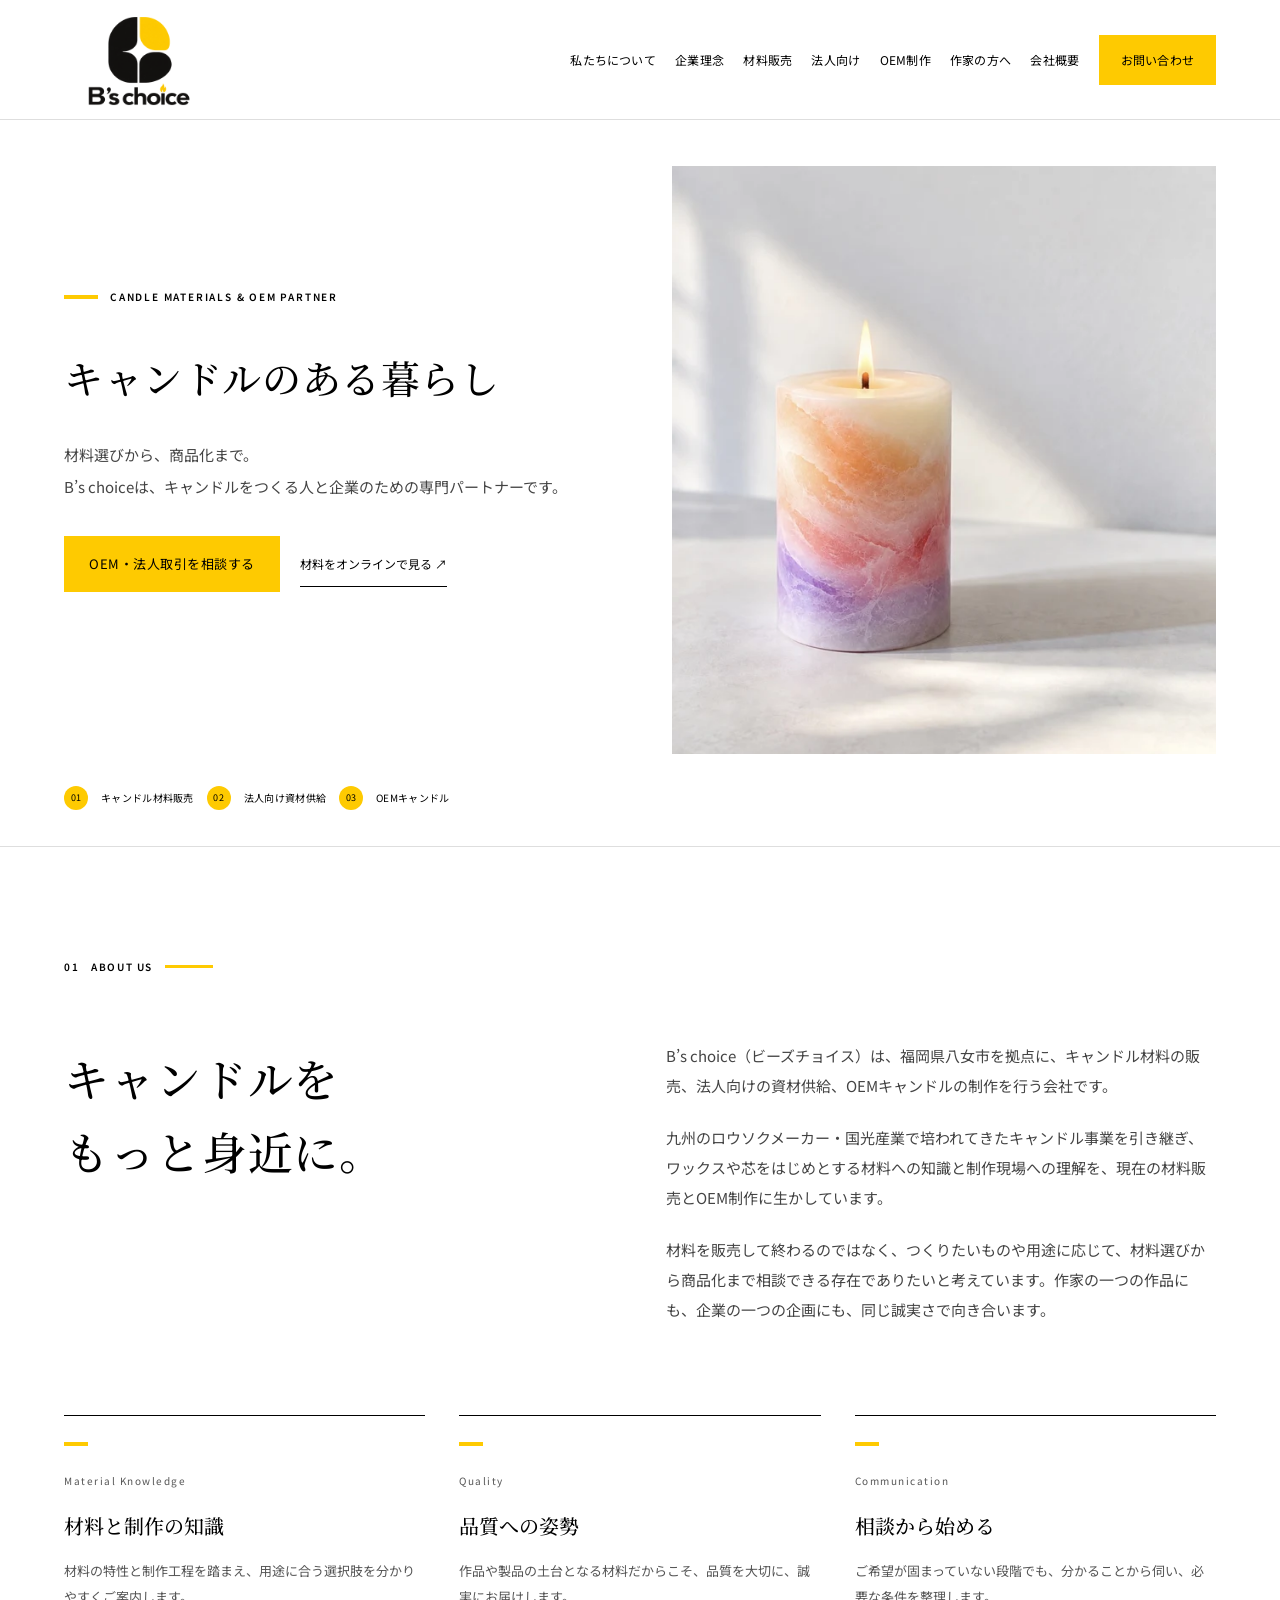
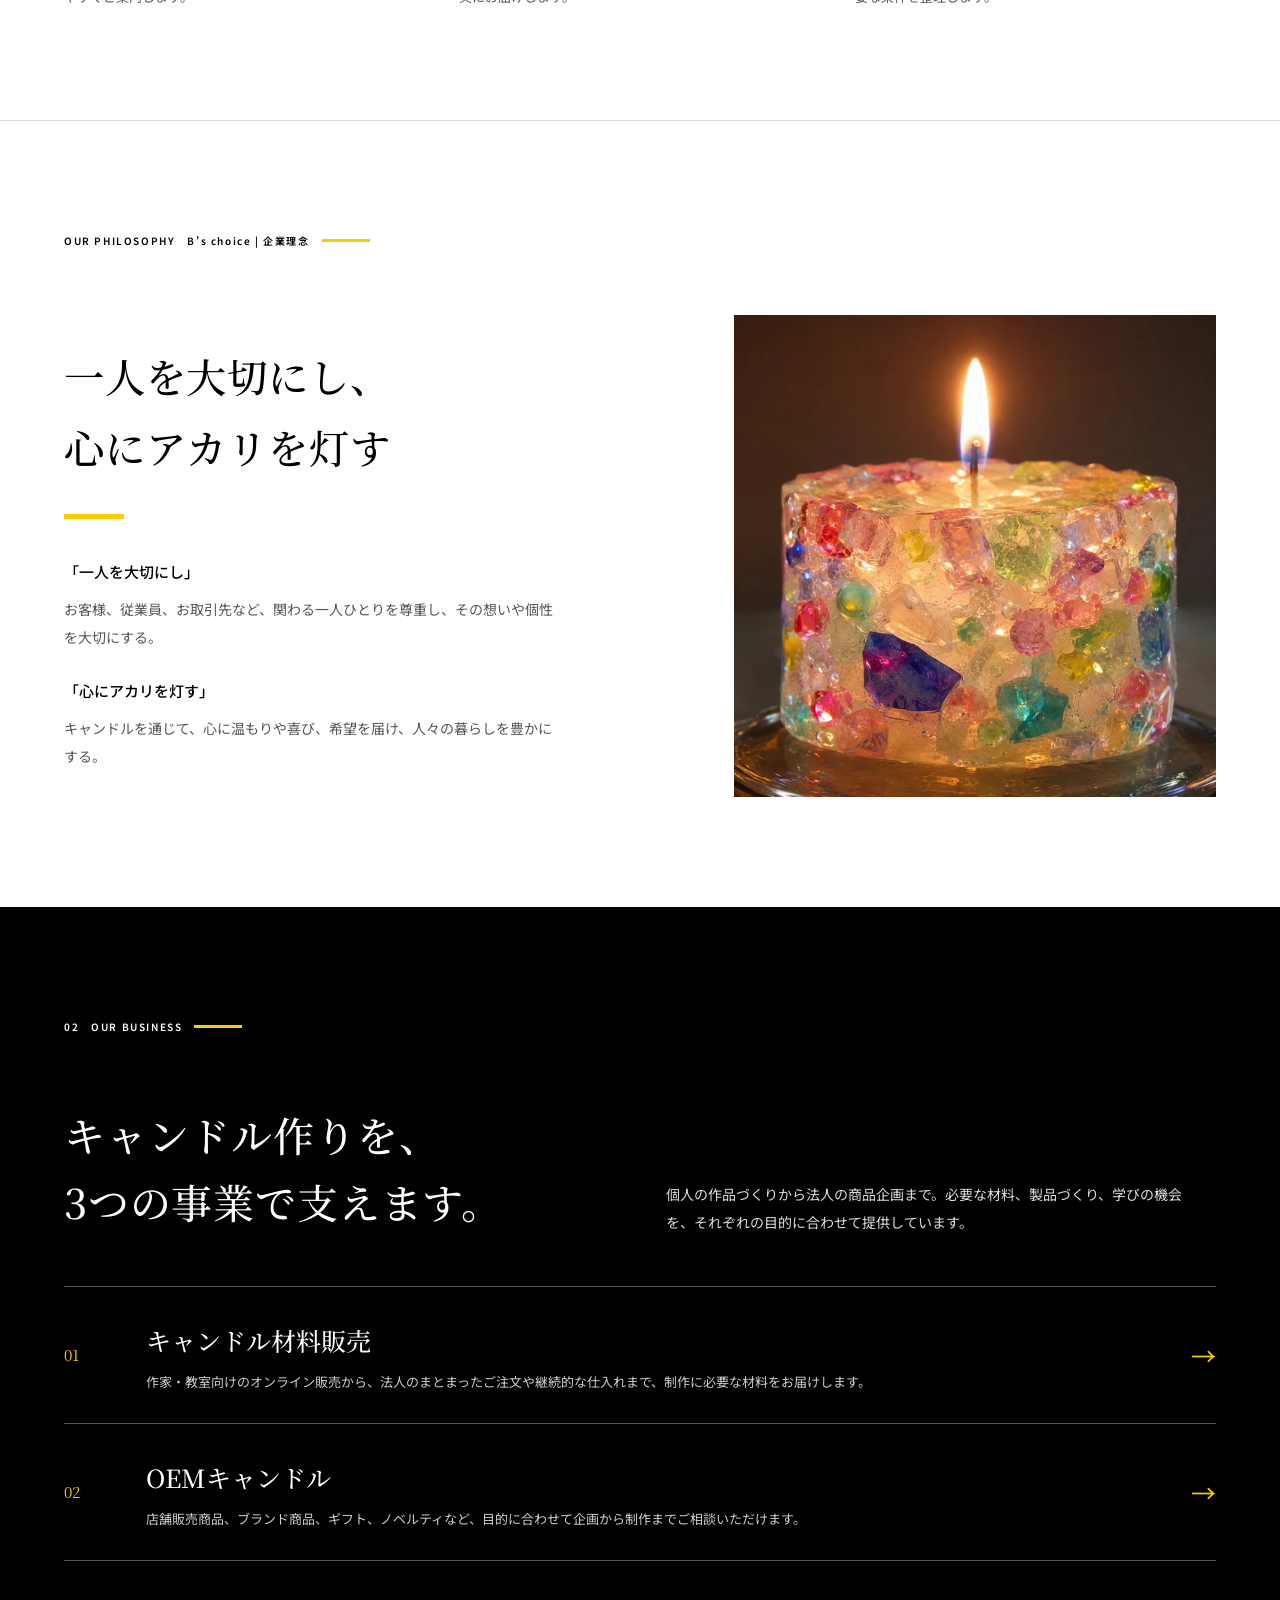
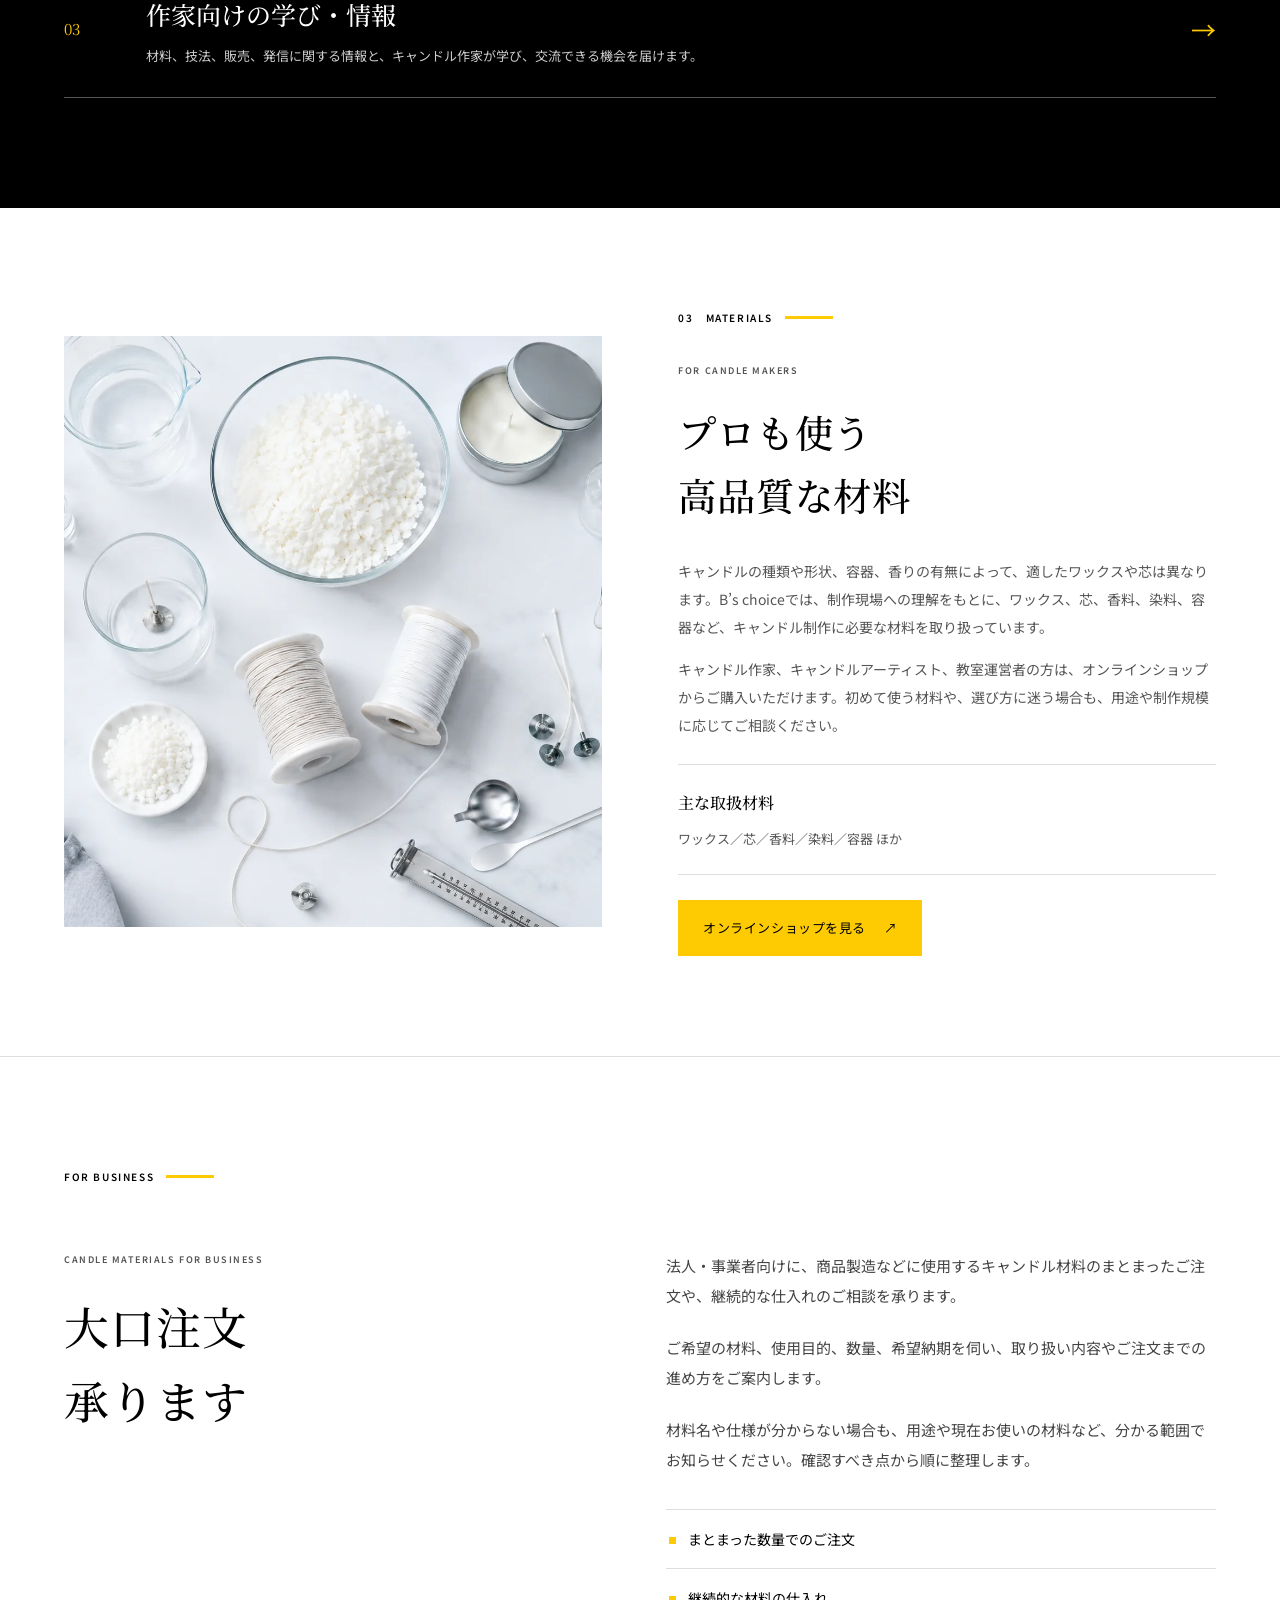
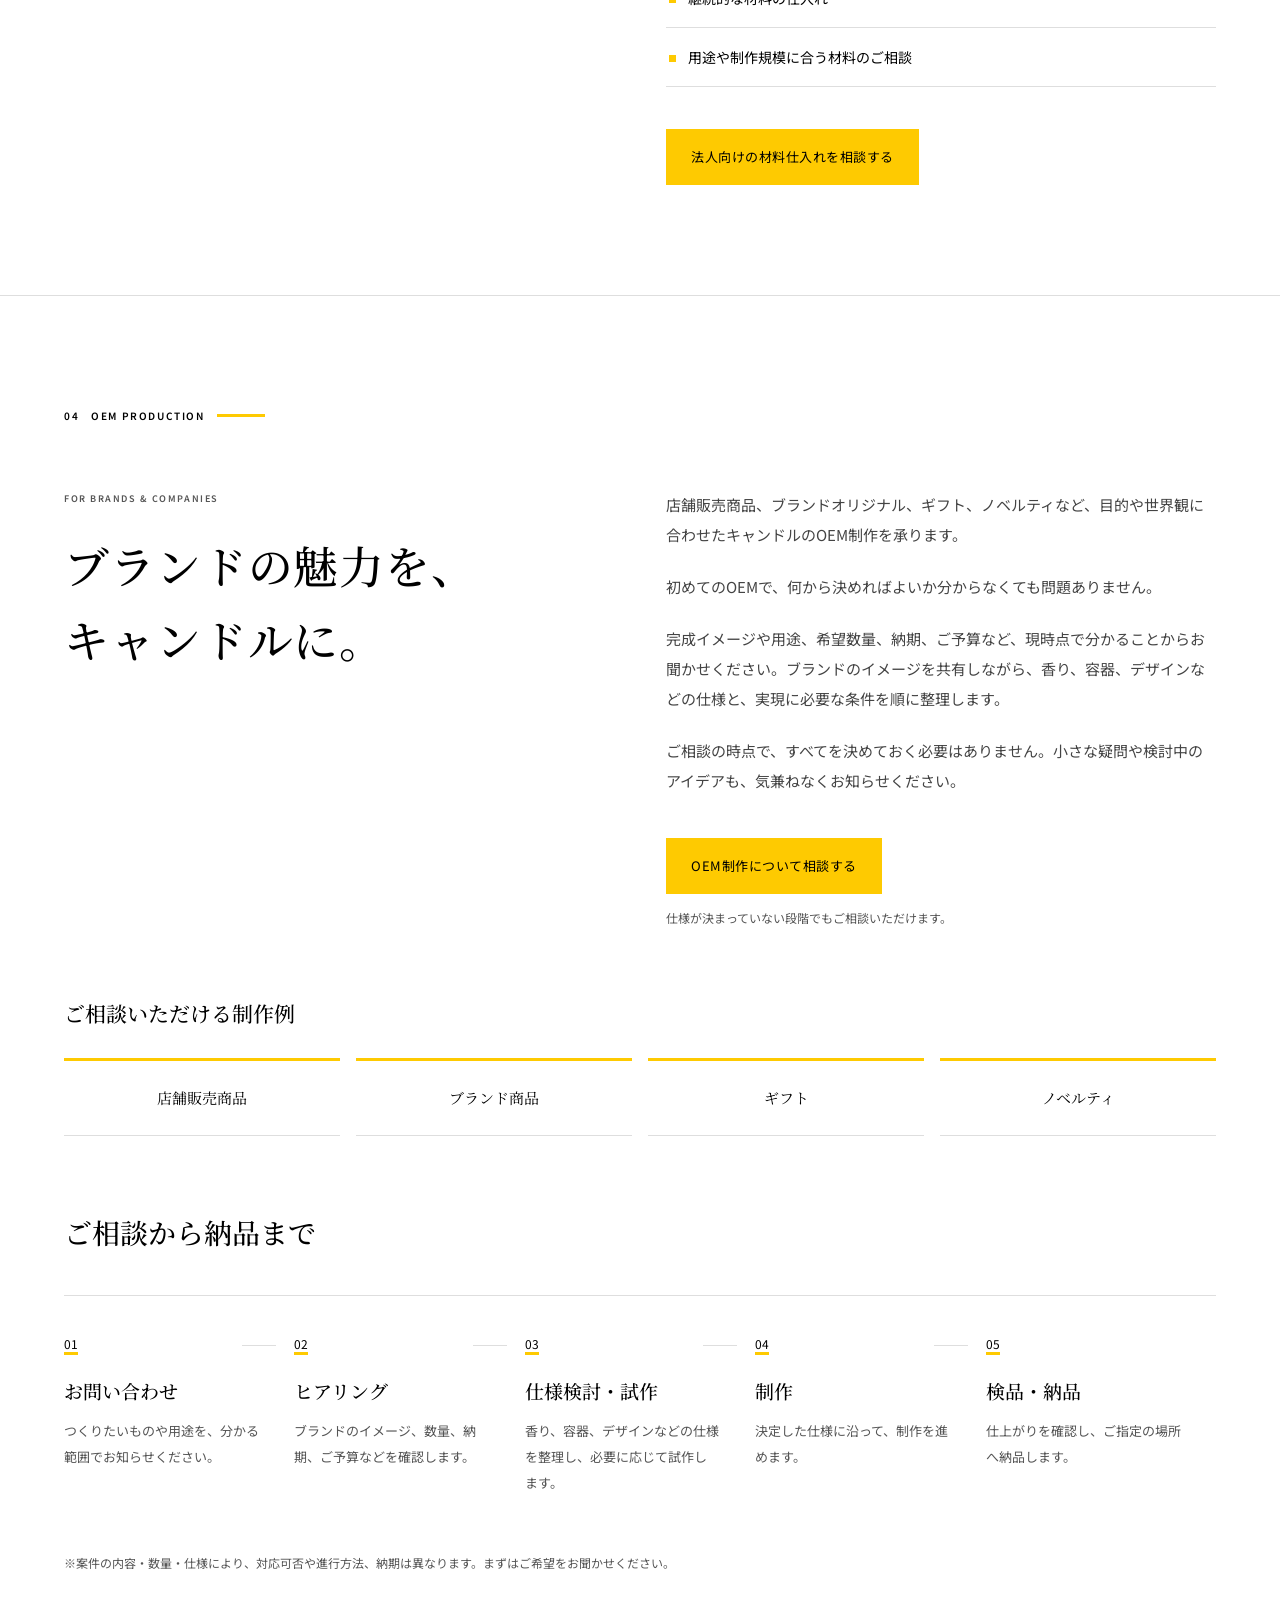
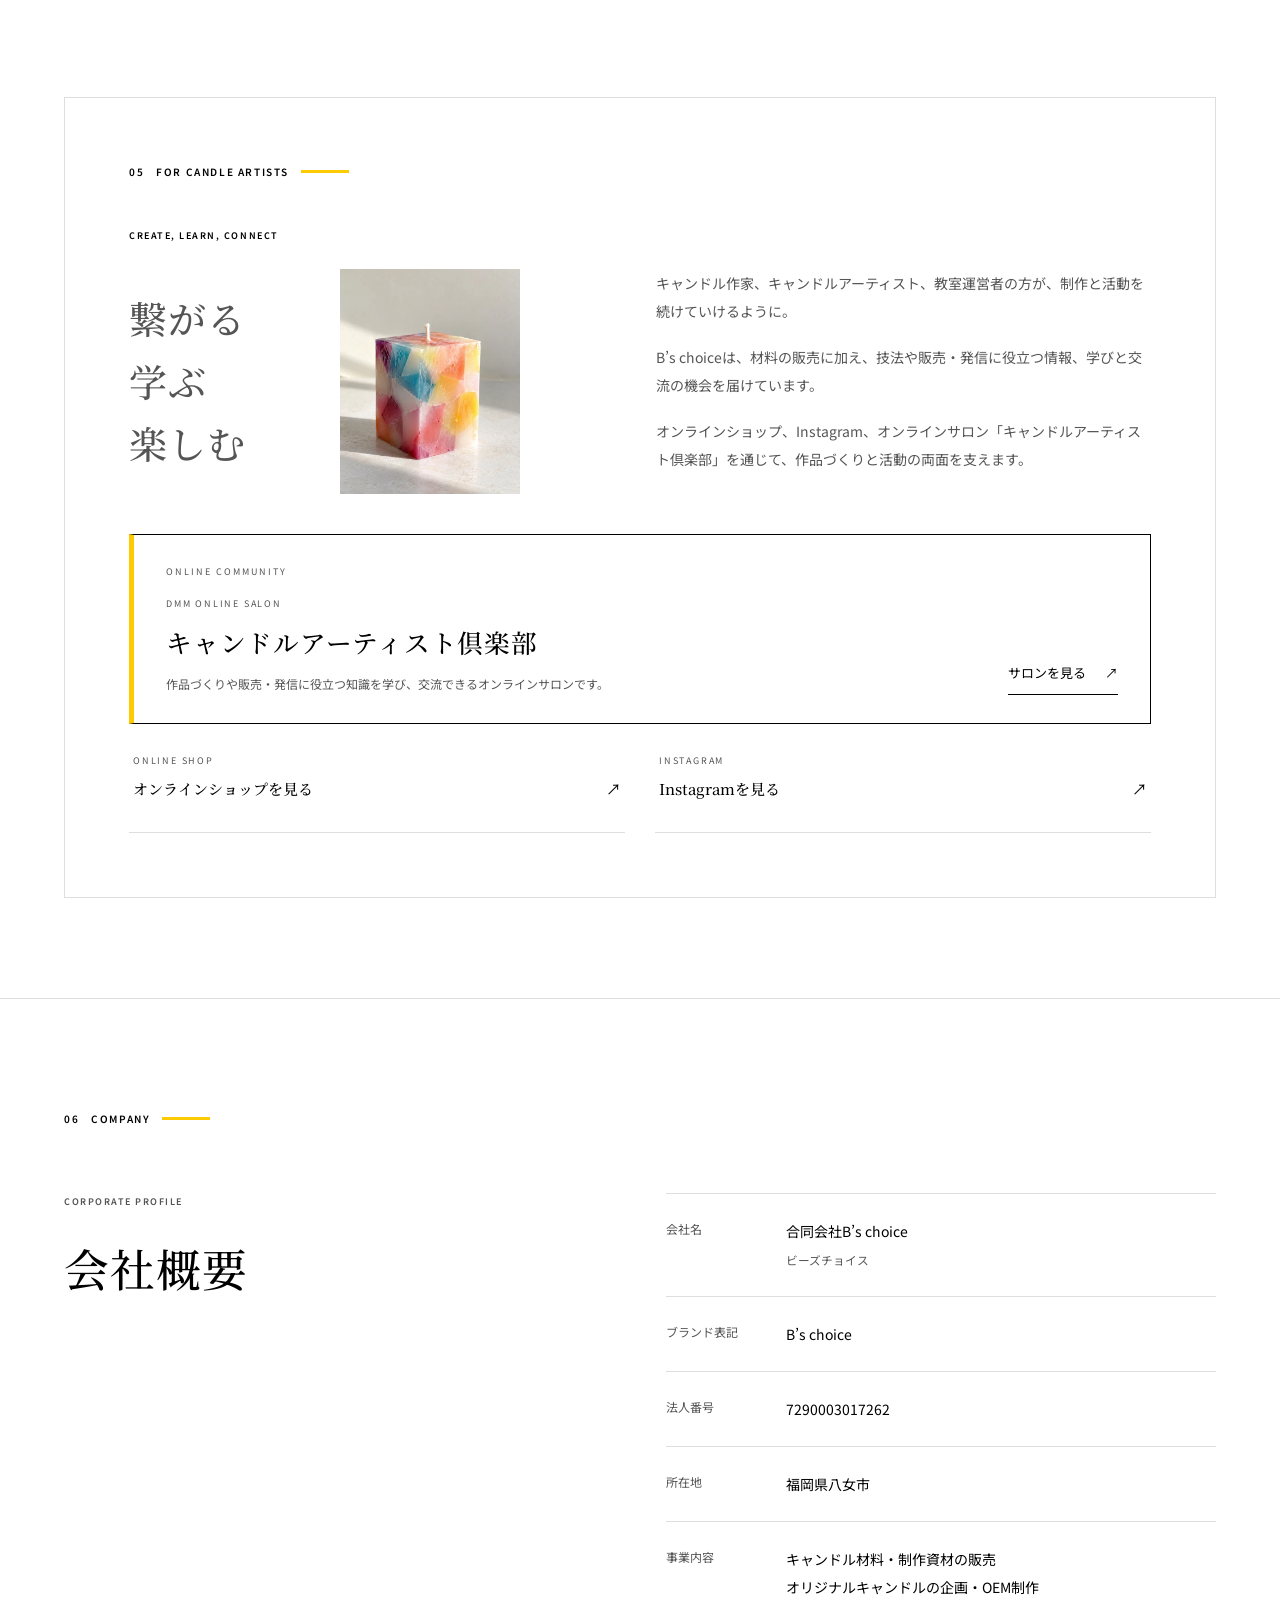
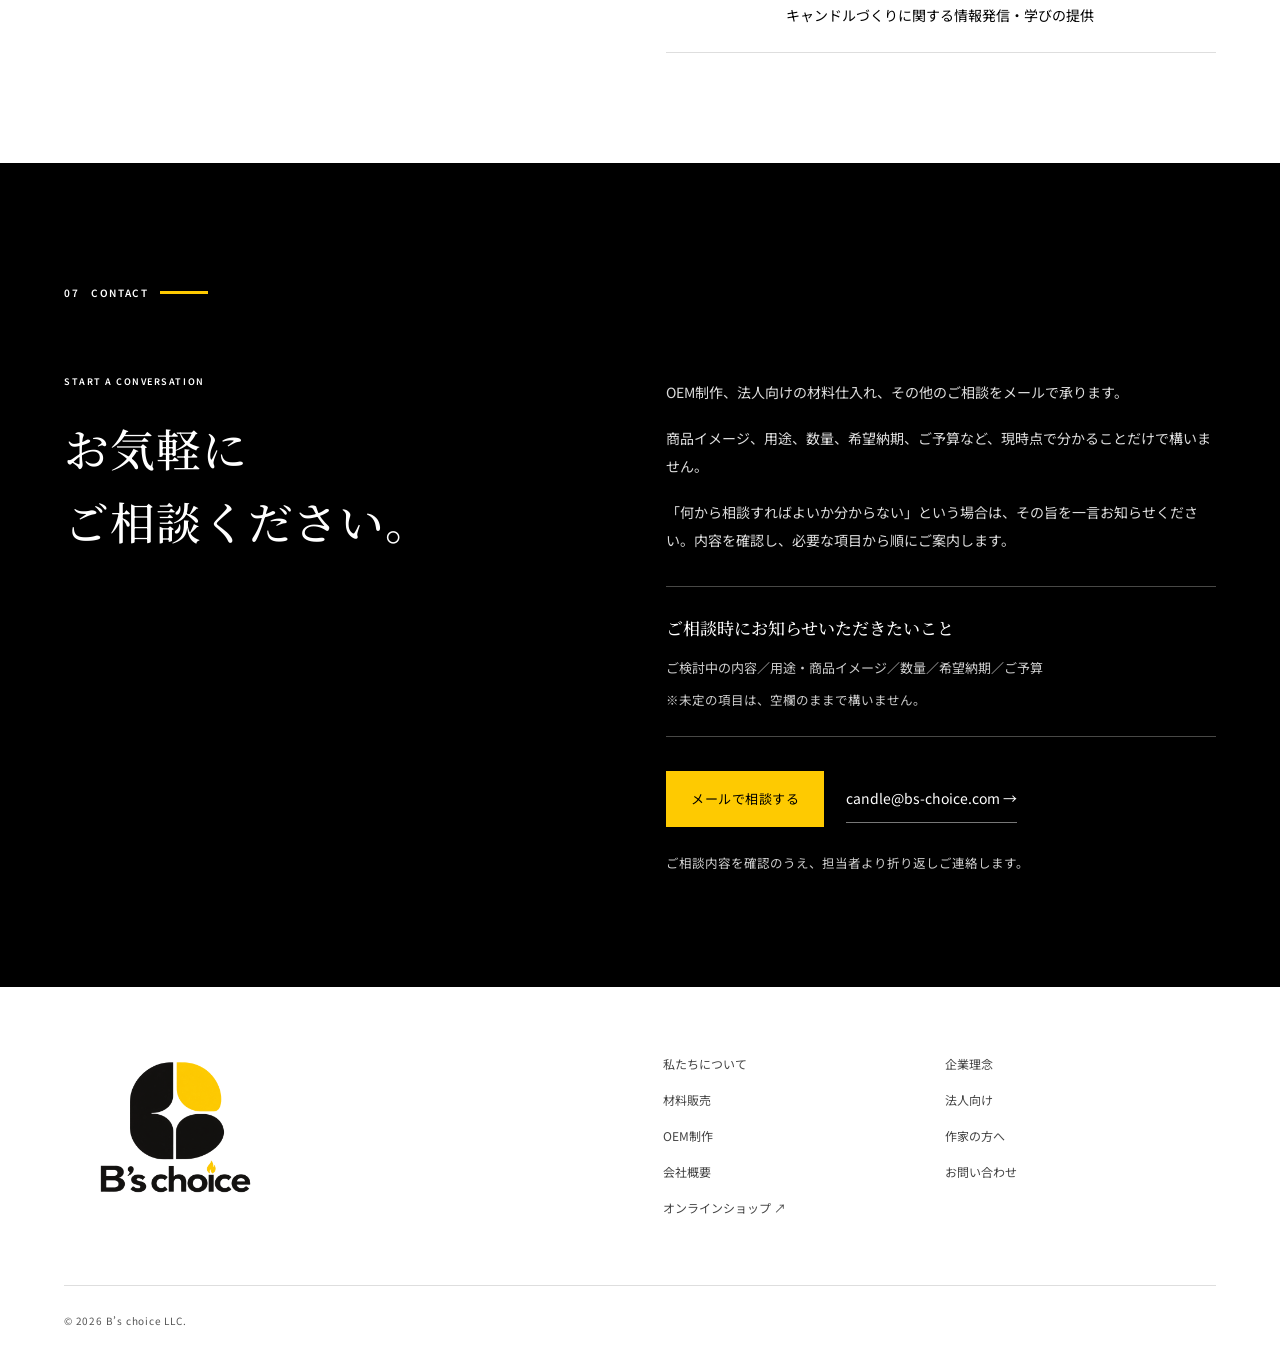
==== commit ce9ffe17: "Apply approved B’s choice brand renewal" ====
--- a/index.html
+++ b/index.html
@@ -5,36 +5,37 @@
   <meta name="viewport" content="width=device-width, initial-scale=1">
   <title>合同会社B’s choice｜キャンドル材料販売・法人向け資材・OEM制作</title>
   <meta name="description" content="合同会社B’s choice（ビーズチョイス）は、福岡県八女市を拠点に、キャンドル材料の販売、法人向け資材供給、OEMキャンドルの制作を行っています。材料選びから商品化までご相談いただけます。">
-  <meta name="theme-color" content="#171716">
+  <meta name="theme-color" content="#FECA01">
   <meta property="og:type" content="website">
   <meta property="og:locale" content="ja_JP">
   <meta property="og:title" content="合同会社B’s choice｜キャンドル材料販売・法人向け資材・OEM制作">
   <meta property="og:description" content="材料選びから商品化まで相談できる、キャンドルづくりの専門パートナーです。">
   <meta property="og:image" content="https://bs-choice.com/assets/oem.webp">
-  <link rel="icon" href="data:image/svg+xml,<svg xmlns=%22http://www.w3.org/2000/svg%22 viewBox=%220 0 64 64%22><rect width=%2264%22 height=%2264%22 rx=%2214%22 fill=%22%23171716%22/><path d=%22M32 10c6 9 9 14 9 21a9 9 0 0 1-18 0c0-6 4-13 9-21Z%22 fill=%22%23c09b62%22/><rect x=%2220%22 y=%2238%22 width=%2224%22 height=%2216%22 rx=%223%22 fill=%22%23f5f1e8%22/></svg>">
+  <link rel="icon" type="image/png" href="assets/bs-choice-symbol.png">
   <link rel="preconnect" href="https://fonts.googleapis.com">
   <link rel="preconnect" href="https://fonts.gstatic.com" crossorigin>
   <link href="https://fonts.googleapis.com/css2?family=Noto+Sans+JP:wght@400;500;600&family=Noto+Serif+JP:wght@500;600&display=swap" rel="stylesheet">
   <link rel="stylesheet" href="styles.css">
+  <link rel="stylesheet" href="brand.css">
   <script type="application/ld+json">{"@context":"https://schema.org","@type":"Organization","name":"合同会社B’s choice","alternateName":"B’s choice","url":"https://bs-choice.com/","email":"candle@bs-choice.com","address":{"@type":"PostalAddress","addressRegion":"福岡県","addressLocality":"八女市","addressCountry":"JP"},"taxID":"7290003017262"}</script>
 </head>
 <body>
   <a class="skip" href="#main">本文へ移動</a>
   <header class="header" id="top">
-    <a class="brand" href="#top" aria-label="B’s choice トップへ"><span class="brand-mark">B</span><span>B’s choice<small>CANDLE MATERIALS &amp; OEM</small></span></a>
+    <a class="brand" href="#top" aria-label="B’s choice トップへ"><img class="brand-logo" src="assets/bs-choice-logo.png" width="1536" height="1024" alt="B’s choice"></a>
     <button class="menu-button" aria-expanded="false" aria-controls="global-nav"><span></span><span></span><span></span><span class="sr-only">メニューを開く</span></button>
     <nav id="global-nav" aria-label="メインナビゲーション">
-      <a href="#about">私たちについて</a><a href="#materials">材料販売</a><a href="#corporate">法人向け</a><a href="#oem">OEM制作</a><a href="#artists">作家の方へ</a><a href="#company">会社概要</a>
+      <a href="#about">私たちについて</a><a href="#philosophy">企業理念</a><a href="#materials">材料販売</a><a href="#corporate">法人向け</a><a href="#oem">OEM制作</a><a href="#artists">作家の方へ</a><a href="#company">会社概要</a>
       <a class="nav-cta" href="#contact">お問い合わせ</a>
     </nav>
   </header>
 
   <main id="main">
     <section class="hero" aria-labelledby="hero-title">
-      <div class="hero-media"><img src="assets/oem.webp" width="1448" height="1086" alt="ガラス容器に入ったオリジナルキャンドル" fetchpriority="high"></div>
+      <div class="hero-media"><img src="assets/candle-gradient-1200.webp" srcset="assets/candle-gradient-640.webp 640w, assets/candle-gradient-1200.webp 1200w" sizes="(max-width: 760px) 100vw, 50vw" width="1200" height="1477" alt="自然光に照らされた、淡いグラデーションの円柱型キャンドル" fetchpriority="high"></div>
       <div class="hero-copy">
         <p class="eyebrow">CANDLE MATERIALS &amp; OEM PARTNER</p>
-        <h1 id="hero-title">キャンドルのある暮らし</h1>
+        <h1 id="hero-title">キャンドルのある<wbr>暮らし</h1>
         <p class="hero-lead">材料選びから、商品化まで。<br>B’s choiceは、キャンドルをつくる人と企業のための専門パートナーです。</p>
         <div class="hero-actions"><a class="button primary" href="mailto:candle@bs-choice.com?subject=OEM%E3%83%BB%E6%B3%95%E4%BA%BA%E5%8F%96%E5%BC%95%E3%81%AE%E3%81%94%E7%9B%B8%E8%AB%87&amp;body=%E3%80%90%E3%81%94%E7%9B%B8%E8%AB%87%E5%86%85%E5%AE%B9%EF%BC%88OEM%E5%88%B6%E4%BD%9C%EF%BC%8F%E6%9D%90%E6%96%99%E4%BB%95%E5%85%A5%E3%82%8C%EF%BC%8F%E3%81%9D%E3%81%AE%E4%BB%96%EF%BC%89%E3%80%91%0A%0A%E3%80%90%E4%BC%9A%E7%A4%BE%E5%90%8D%E3%83%BB%E3%83%96%E3%83%A9%E3%83%B3%E3%83%89%E5%90%8D%E3%80%91%0A%0A%E3%80%90%E7%94%A8%E9%80%94%E3%83%BB%E5%95%86%E5%93%81%E3%82%A4%E3%83%A1%E3%83%BC%E3%82%B8%E3%80%91%0A%0A%E3%80%90%E6%95%B0%E9%87%8F%E3%80%91%0A%0A%E3%80%90%E5%B8%8C%E6%9C%9B%E7%B4%8D%E6%9C%9F%E3%80%91%0A%0A%E3%80%90%E3%81%94%E4%BA%88%E7%AE%97%E3%80%91%0A%0A%E3%80%90%E3%81%9D%E3%81%AE%E4%BB%96%E3%83%BB%E6%9C%AA%E5%AE%9A%E3%81%AE%E7%82%B9%E3%80%91">OEM・法人取引を相談する</a><a class="text-link" href="https://www.life-candle.shop/" target="_blank" rel="noopener">材料をオンラインで見る <span aria-hidden="true">↗</span></a></div>
       </div>
@@ -51,6 +52,23 @@
         <article><span>Material Knowledge</span><h3>材料と制作の知識</h3><p>材料の特性と制作工程を踏まえ、用途に合う選択肢を分かりやすくご案内します。</p></article>
         <article><span>Quality</span><h3>品質への姿勢</h3><p>作品や製品の土台となる材料だからこそ、品質を大切に、誠実にお届けします。</p></article>
         <article><span>Communication</span><h3>相談から始める</h3><p>ご希望が固まっていない段階でも、分かることから伺い、必要な条件を整理します。</p></article>
+      </div>
+    </section>
+
+
+    <section class="philosophy section" id="philosophy" aria-labelledby="philosophy-title">
+      <div class="section-label"><span>OUR PHILOSOPHY</span> B’s choice | 企業理念</div>
+      <div class="philosophy-grid">
+        <div class="philosophy-copy">
+          <h2 id="philosophy-title">一人を大切にし、<br>心にアカリを灯す</h2>
+          <div class="philosophy-meanings">
+            <h3>「一人を大切にし」</h3>
+            <p>お客様、従業員、お取引先など、関わる一人ひとりを尊重し、その想いや個性を大切にする。</p>
+            <h3>「心にアカリを灯す」</h3>
+            <p>キャンドルを通じて、心に温もりや喜び、希望を届け、人々の暮らしを豊かにする。</p>
+          </div>
+        </div>
+        <figure class="philosophy-photo"><img src="assets/candle-gel-640.webp" width="640" height="640" alt="透明なカラフルなジェルキャンドルに灯る、温かなアカリ" loading="lazy"></figure>
       </div>
     </section>
 
@@ -96,7 +114,7 @@
     <section class="artists section" id="artists">
       <div class="artist-panel">
         <div class="section-label light"><span>05</span> FOR CANDLE ARTISTS</div>
-        <div class="artist-copy"><p class="kicker gold">CREATE, LEARN, CONNECT</p><h2>繋がる<br>学ぶ<br>楽しむ</h2><div><p>キャンドル作家、キャンドルアーティスト、教室運営者の方が、制作と活動を続けていけるように。</p><p>B’s choiceは、材料の販売に加え、技法や販売・発信に役立つ情報、学びと交流の機会を届けています。</p><p>オンラインショップ、Instagram、オンラインサロン「キャンドルアーティスト倶楽部」を通じて、作品づくりと活動の両面を支えます。</p></div></div>
+        <div class="artist-copy"><p class="kicker gold">CREATE, LEARN, CONNECT</p><div class="artist-heading"><h2>繋がる<br>学ぶ<br>楽しむ</h2><img class="artist-photo" src="assets/candle-cube-640.webp" width="640" height="800" loading="lazy" alt="光を受けて色が重なる、カラフルなキューブ型キャンドル"></div><div><p>キャンドル作家、キャンドルアーティスト、教室運営者の方が、制作と活動を続けていけるように。</p><p>B’s choiceは、材料の販売に加え、技法や販売・発信に役立つ情報、学びと交流の機会を届けています。</p><p>オンラインショップ、Instagram、オンラインサロン「キャンドルアーティスト倶楽部」を通じて、作品づくりと活動の両面を支えます。</p></div></div>
         <div class="artist-actions">
           <a class="community-banner" href="https://lounge.dmm.com/detail/5691/" target="_blank" rel="noopener" aria-label="キャンドルアーティスト倶楽部をDMMオンラインサロンで見る">
             <span class="community-type">ONLINE COMMUNITY</span>
@@ -122,7 +140,7 @@
     </section>
   </main>
 
-  <footer><a class="brand footer-brand" href="#top"><span class="brand-mark">B</span><span>B’s choice<small>CANDLE MATERIALS &amp; OEM PARTNER</small></span></a><div class="footer-links"><a href="#about">私たちについて</a><a href="#materials">材料販売</a><a href="#corporate">法人向け</a><a href="#oem">OEM制作</a><a href="#artists">作家の方へ</a><a href="#company">会社概要</a><a href="#contact">お問い合わせ</a><a href="https://www.life-candle.shop/" target="_blank" rel="noopener">オンラインショップ ↗</a></div><p>© 2026 B’s choice LLC.</p></footer>
+  <footer><a class="brand footer-brand" href="#top"><img class="brand-logo" src="assets/bs-choice-logo.png" width="1536" height="1024" alt="B’s choice"></a><div class="footer-links"><a href="#about">私たちについて</a><a href="#philosophy">企業理念</a><a href="#materials">材料販売</a><a href="#corporate">法人向け</a><a href="#oem">OEM制作</a><a href="#artists">作家の方へ</a><a href="#company">会社概要</a><a href="#contact">お問い合わせ</a><a href="https://www.life-candle.shop/" target="_blank" rel="noopener">オンラインショップ ↗</a></div><p>© 2026 B’s choice LLC.</p></footer>
   <script src="main.js" defer></script>
 </body>
 </html>
--- a/brand.css
+++ b/brand.css
@@ -0,0 +1,33 @@
+/* B’s choice — brand renewal. Existing content and anchor structure retained. */
+:root{--brand-yellow:#FECA01;--brand-black:#000000;--white:#FFFFFF;--ink:var(--brand-black);--paper:var(--white);--gold:var(--brand-yellow);--navy:var(--brand-black);--muted:#555555;--line:#dedede;--pad:clamp(24px,5vw,84px)}
+html{scroll-padding-top:130px;scroll-behavior:auto}body{background:#fff;color:#000;font-size:15px;line-height:2}
+::selection{background:var(--brand-yellow);color:#000}
+a:focus-visible,button:focus-visible{outline:3px solid #000;outline-offset:5px;box-shadow:0 0 0 7px var(--brand-yellow)}
+.header{height:120px;background:#fff;backdrop-filter:none;border-bottom:1px solid var(--line);padding:0 var(--pad)}
+.brand{display:block;flex-shrink:0}.brand-logo{width:148px;height:auto;object-fit:contain}.brand small,.brand-mark{display:none}
+.header nav{gap:clamp(14px,1.5vw,27px);font-size:12px;letter-spacing:.02em}.header nav a:not(.nav-cta):after{height:3px;background:var(--brand-yellow);opacity:1}
+.nav-cta{background:var(--brand-yellow);color:#000;padding:13px 22px}.nav-cta:hover{background:#000;color:#fff}
+.hero{height:auto;min-height:800px;max-height:none;padding:166px var(--pad) 92px;grid-template-columns:1fr 1fr;column-gap:5vw;background:#fff;align-items:center}
+.hero-copy{padding:35px 0 75px;align-self:center}.hero-media{align-self:stretch;min-height:560px;aspect-ratio:1/1.08}.hero-media:after{display:none}
+.hero-media img{object-fit:cover;object-position:50% 65%}.eyebrow{color:#000;font-size:10px;letter-spacing:.18em;display:flex;align-items:center;gap:12px;margin-bottom:38px}.eyebrow:before{content:"";height:4px;width:34px;background:var(--brand-yellow);flex-shrink:0}
+.hero h1{font-size:clamp(30px,3.05vw,48px);letter-spacing:.015em;white-space:normal;word-break:keep-all;line-height:1.65;text-wrap:initial}
+.hero-lead{margin:30px 0 34px;color:#444;font-size:15px;max-width:510px;line-height:2.1}.hero-actions{gap:20px;flex-wrap:wrap;align-items:center}.button{min-height:56px;padding:14px 24px;font-size:13px;line-height:1.7;transition:background-color .2s,color .2s;gap:18px}
+.primary,.dark-button,.light-button{background:var(--brand-yellow);color:#000;border:1px solid var(--brand-yellow)}.button:hover{transform:none;filter:none;background:#000;color:#fff;border-color:#000}
+.text-link{font-size:12px;border-bottom:1px solid #000;padding:10px 0}.text-link:hover{border-color:var(--brand-yellow)}
+.hero-note{bottom:36px;font-size:10px;letter-spacing:.03em;gap:10px 13px}.hero-note span{color:#000;background:var(--brand-yellow);font-family:var(--sans);font-size:9px;width:24px;height:24px;display:grid;place-items:center;border-radius:50%}
+.section{padding-top:110px;padding-bottom:110px}.section-label{margin-bottom:64px;letter-spacing:.16em;font-size:10px;gap:12px;color:#000}.section-label span{color:inherit}.section-label:after{height:3px;width:48px;background:var(--brand-yellow);opacity:1}.section h2{font-size:clamp(30px,3.5vw,50px);line-height:1.65;letter-spacing:.02em}
+.intro{border-top:1px solid var(--line)}.intro-grid,.section-heading,.oem-top,.company-grid,.contact-grid,.corporate-grid{grid-template-columns:1fr 1.1fr;gap:8vw}.body-copy p{color:#444;font-size:15px}
+.principles{margin-top:68px;gap:34px;border-top:0}.principles article,.principles article+article{padding:26px 0 0;border-right:0;border-top:1px solid #000;min-height:0}.principles article:before{content:"";display:block;width:24px;height:4px;background:var(--brand-yellow);margin-bottom:18px}.principles span{font-family:var(--sans);font-size:10px;color:#555}.principles h3{font-size:20px}.principles p{color:#555;font-size:13px}
+.philosophy{border-top:1px solid var(--line)}.philosophy-grid{display:grid;grid-template-columns:1.15fr 1fr;align-items:center;gap:9vw}.philosophy h2{font-size:clamp(26px,3.15vw,46px);white-space:nowrap;line-height:1.75}.philosophy h2:after{content:"";display:block;width:60px;height:5px;background:var(--brand-yellow);margin-top:32px}.philosophy-meanings{max-width:500px;margin-top:38px}.philosophy-meanings h3{font-size:15px;font-weight:500;margin:25px 0 8px}.philosophy-meanings p{font-size:14px;color:#555;margin:0}.philosophy-photo{margin:0}.philosophy-photo img{width:100%;height:auto}
+.business{background:#000;color:#fff}.business .section-label{color:#fff}.section-heading p{color:#ddd;font-size:14px}.business-list{margin-top:50px;border-color:#555}.business-list a{padding:28px 0;border-color:#555;grid-template-columns:60px 1fr auto;gap:22px}.business-list a:hover{padding-left:12px;background:transparent}.business-list .num,.business-list .arrow{color:var(--brand-yellow)}.business-list h3{font-size:25px}.business-list p{color:#ccc;font-size:13px;max-width:920px}.business .section-heading h2{font-size:clamp(30px,3.2vw,46px);white-space:normal}
+.materials{padding:100px var(--pad);gap:6vw;grid-template-columns:1fr 1fr;align-items:center}.split-media{min-height:0;height:auto;aspect-ratio:1/1.1}.split-media img{object-fit:cover;object-position:center}.split-content{padding:0}.split-content .section-label{margin-bottom:34px}.kicker{font-size:9px;letter-spacing:.17em;margin-bottom:20px;color:#555}.split-content h2{font-size:clamp(30px,3vw,44px)}.split-content>p:not(.kicker){font-size:14px;color:#555}.material-types{margin:25px 0}.material-types h3{font-size:16px}.material-types p{font-size:13px}
+.corporate{background:#fff;border-top:1px solid var(--line)}.clean-list li:before{background:var(--brand-yellow);border-radius:0;width:7px;height:7px}.corporate h2{white-space:normal}.oem{background:#fff;border-top:1px solid var(--line)}.use-cases-heading{margin-top:62px}.use-cases{border:0;background:transparent;gap:16px}.use-cases p{background:#fff;border-top:3px solid var(--brand-yellow);border-bottom:1px solid var(--line);padding:22px 10px}.process-wrap{margin-top:68px}.process span{color:#000;border-bottom:3px solid var(--brand-yellow);font-family:var(--sans)}.process li:not(:last-child):after{background:var(--line)}.process{border-color:var(--line)}.process p{color:#555}
+.artists{background:#fff;padding:0 var(--pad) 100px}.artist-panel{background:#fff;color:#000;border:1px solid var(--line);padding:64px}.artist-panel:before{display:none}.artist-panel .light,.gold{color:#000}.artist-panel .section-label{margin-bottom:45px}.artist-copy{grid-template-columns:1fr 1.1fr;gap:24px 6vw}.artist-copy h2{font-size:38px}.artist-copy>div,.artist-copy p:last-child{color:#555}.artist-copy>div p{font-size:14px}.artist-copy .kicker{margin:0}.artist-heading{display:grid;grid-template-columns:.8fr 1fr;align-items:center;gap:20px}.artist-photo{width:100%;max-width:180px;height:auto}.artist-actions{margin-top:40px}.community-banner{background:#fff;border:1px solid #000;border-left:5px solid var(--brand-yellow);grid-template-columns:1fr auto;gap:14px 24px;padding:28px 32px;min-height:0}.community-banner:before{display:none}.community-banner:hover{transform:none;box-shadow:none;background:#fafafa}.community-type{grid-column:1/-1;color:#555;padding:0}.community-copy small{color:#555}.community-copy strong{font-size:clamp(18px,2vw,27px);white-space:normal}.community-copy em{color:#555;font-size:12px}.community-cta{border-color:#000}.artist-secondary-links{gap:30px}.artist-link{border-color:var(--line);grid-template-columns:1fr auto;gap:4px 12px}.artist-link span{grid-column:1/-1;color:#555}.artist-link strong{font-size:15px}.artist-link:hover{padding-left:4px;background:#fafafa}
+.company{border-top:1px solid var(--line)}.company-grid dl div{grid-template-columns:120px 1fr}.company dt{color:#555;font-size:12px}.company dd{font-size:14px}.contact{background:#000;color:#fff}.contact .light,.contact .gold{color:#fff}.contact .section-label:after{background:var(--brand-yellow)}.contact-grid>div:nth-child(2)>p{color:#ddd;font-size:14px}.contact-grid small{color:#ccc}.contact-guide p{color:#ccc!important}.contact-actions{flex-wrap:wrap;gap:22px}.contact .button:hover{background:#fff;color:#000;border-color:#fff}.mail-link{font-size:14px}.mail-link:hover{border-color:var(--brand-yellow)}
+footer{background:#fff;color:#000;gap:45px;padding-top:65px}.footer-brand .brand-logo{width:220px}.footer-links{color:#444;font-size:12px}.footer-links a:hover{color:#000;text-decoration:underline;text-decoration-color:var(--brand-yellow);text-decoration-thickness:3px}footer>p{border-color:var(--line);color:#555}.reveal{opacity:1;transform:none;transition:none}
+@media(min-width:1600px){.hero{padding-top:180px;min-height:900px}.hero-media{min-height:650px;max-height:740px}.hero-copy{padding-right:2vw}.hero h1{font-size:48px}}
+@media(max-width:1180px){.header nav{position:fixed;inset:120px 0 auto;background:#fff;padding:24px var(--pad);display:none;flex-direction:column;align-items:stretch;gap:0;max-height:calc(100svh - 120px);overflow:auto}.header nav.open{display:flex}.header nav a{padding:12px 16px}.menu-button{display:block}.header{height:110px}.header nav{top:110px}.hero{padding-top:150px;min-height:760px}.hero-media{min-height:520px}.hero h1{font-size:32px}.hero-actions{align-items:flex-start;flex-direction:column;gap:13px}}
+@media(max-width:980px) and (min-width:761px){.hero{display:grid;grid-template-columns:1fr 1fr}.hero-media{order:0;height:auto;min-height:460px}.hero-copy{order:0;padding:24px 0 40px}.hero h1{font-size:29px}.hero-lead{font-size:14px}.hero-note{display:none}.intro-grid,.section-heading,.oem-top,.company-grid,.contact-grid,.corporate-grid{gap:40px}.materials{grid-template-columns:1fr 1fr}.artist-panel{padding:35px}.philosophy-grid{gap:5vw}.philosophy h2{font-size:27px}.artist-heading{grid-template-columns:1fr}.artist-photo{display:none}}
+@media(max-width:760px){html{scroll-padding-top:94px}.header{height:94px;padding:0 22px}.brand-logo{width:122px}.header nav{top:94px;max-height:calc(100svh - 94px)}.header nav a{font-size:14px}.hero{display:flex;flex-direction:column;align-items:stretch;padding:128px 24px 38px;min-height:0;gap:30px}.hero-copy{order:0;padding:0;align-self:stretch}.hero-media{order:1;height:auto;min-height:0;aspect-ratio:1.08/1;width:100%}.hero h1{font-size:clamp(25px,6.5vw,42px);line-height:1.7;white-space:normal}.eyebrow{font-size:8px;letter-spacing:.1em;margin-bottom:20px;max-width:none;gap:9px}.eyebrow:before{width:22px;height:3px}.hero-lead{font-size:14px;line-height:2;margin:18px 0 24px;max-width:none}.hero-actions{gap:11px;align-items:stretch}.hero-actions .text-link{align-self:flex-start;font-size:12px}.hero .button{width:100%;min-height:52px}.hero-note{display:none}.section{padding:68px 24px}.section-label{margin-bottom:34px;font-size:9px;letter-spacing:.1em;gap:9px}.section-label:after{width:34px;height:3px}.section h2{font-size:29px;line-height:1.7}.intro-grid,.section-heading,.oem-top,.company-grid,.contact-grid,.corporate-grid{grid-template-columns:1fr;gap:28px}.body-copy p{font-size:14px;line-height:2}.principles{grid-template-columns:1fr;gap:0;margin-top:38px}.principles article,.principles article+article{padding:22px 0;min-height:0;border-top:1px solid var(--line);border-bottom:0}.principles article:before{display:none}.principles span{font-size:9px}.principles h3{font-size:19px;margin:6px 0}.principles p{font-size:13px}.philosophy-grid{grid-template-columns:1fr;gap:34px}.philosophy h2{font-size:clamp(24px,6.25vw,40px);white-space:nowrap;letter-spacing:0}.philosophy h2:after{margin-top:22px;width:48px;height:4px}.philosophy-meanings{margin-top:26px}.philosophy-meanings h3{font-size:14px}.philosophy-meanings p{font-size:13px}.philosophy-photo{max-width:480px}.business .section-heading h2{font-size:28px;white-space:normal}.section-heading p{font-size:14px}.business-list{margin-top:34px}.business-list a{grid-template-columns:26px 1fr 20px;gap:9px;padding:22px 0}.business-list h3{font-size:20px}.business-list p{display:block;font-size:12px;margin-top:10px;line-height:1.9}.business-list .num{font-size:12px;align-self:start;padding-top:3px}.business-list .arrow{font-size:20px}.materials{display:grid;grid-template-columns:1fr;padding:66px 24px;gap:32px}.split-media{aspect-ratio:1.1/1;height:auto;max-height:none}.split-content{padding:0}.split-content .section-label{margin-bottom:26px}.split-content h2{font-size:29px;margin-bottom:22px}.split-content>p:not(.kicker){font-size:14px}.kicker{font-size:8px;margin-bottom:16px}.button{width:100%;padding:14px 16px;font-size:12px}.corporate h2,.oem h2,.contact h2{font-size:29px}.use-cases-heading{margin-top:42px;font-size:19px}.use-cases{grid-template-columns:1fr 1fr;gap:12px}.use-cases p{font-size:14px;padding:16px 8px}.process-wrap{margin-top:45px}.process-wrap>h3{font-size:22px}.process{grid-template-columns:1fr;margin-top:24px;border:0}.process li{padding:0 0 26px 50px;border-left:1px solid var(--line)}.process span{left:13px;top:2px}.process h4{font-size:18px;margin-top:0}.process p{font-size:12px}.artists{padding:0 24px 68px}.artist-panel{padding:32px 20px}.artist-panel .section-label{margin-bottom:30px;font-size:8px}.artist-copy{grid-template-columns:1fr;gap:24px}.artist-copy .kicker{grid-column:auto}.artist-heading{grid-template-columns:.8fr 1fr;gap:24px}.artist-copy h2{font-size:29px}.artist-photo{max-width:160px;display:block}.artist-copy>div p{font-size:13px}.artist-actions{margin-top:28px}.community-banner{padding:22px 18px;grid-template-columns:1fr;gap:10px;border-left-width:4px}.community-type{grid-column:auto;font-size:8px}.community-copy strong{font-size:16px;white-space:normal;overflow-wrap:anywhere}.community-copy em{font-size:12px}.community-cta{justify-self:start;margin-top:8px;font-size:12px}.artist-secondary-links{grid-template-columns:1fr;gap:0}.artist-link strong{font-size:14px}.company-grid dl div{grid-template-columns:80px 1fr;gap:12px;padding:18px 0}.company dd{font-size:13px}.company dt{font-size:11px}.contact .section-label{margin-bottom:34px}.contact-actions{gap:20px;margin-top:26px}.contact-guide{padding:22px 0}.contact-guide h3{font-size:15px}.contact-grid>div:nth-child(2)>p{font-size:14px}.contact-grid small{font-size:11px}.mail-link{font-size:14px}footer{grid-template-columns:1fr;padding:40px 24px 24px;gap:28px}.footer-brand .brand-logo{width:190px}.footer-links{grid-template-columns:1fr 1fr;font-size:11px;gap:12px 22px}footer>p{font-size:9px;margin-top:10px}}
+.hero{grid-template-columns:minmax(0,1fr) minmax(0,1fr)}.hero-media,.hero-copy{min-width:0}.hero-media{width:100%}
+@media(prefers-reduced-motion:reduce){*{scroll-behavior:auto!important;transition:none!important}}
